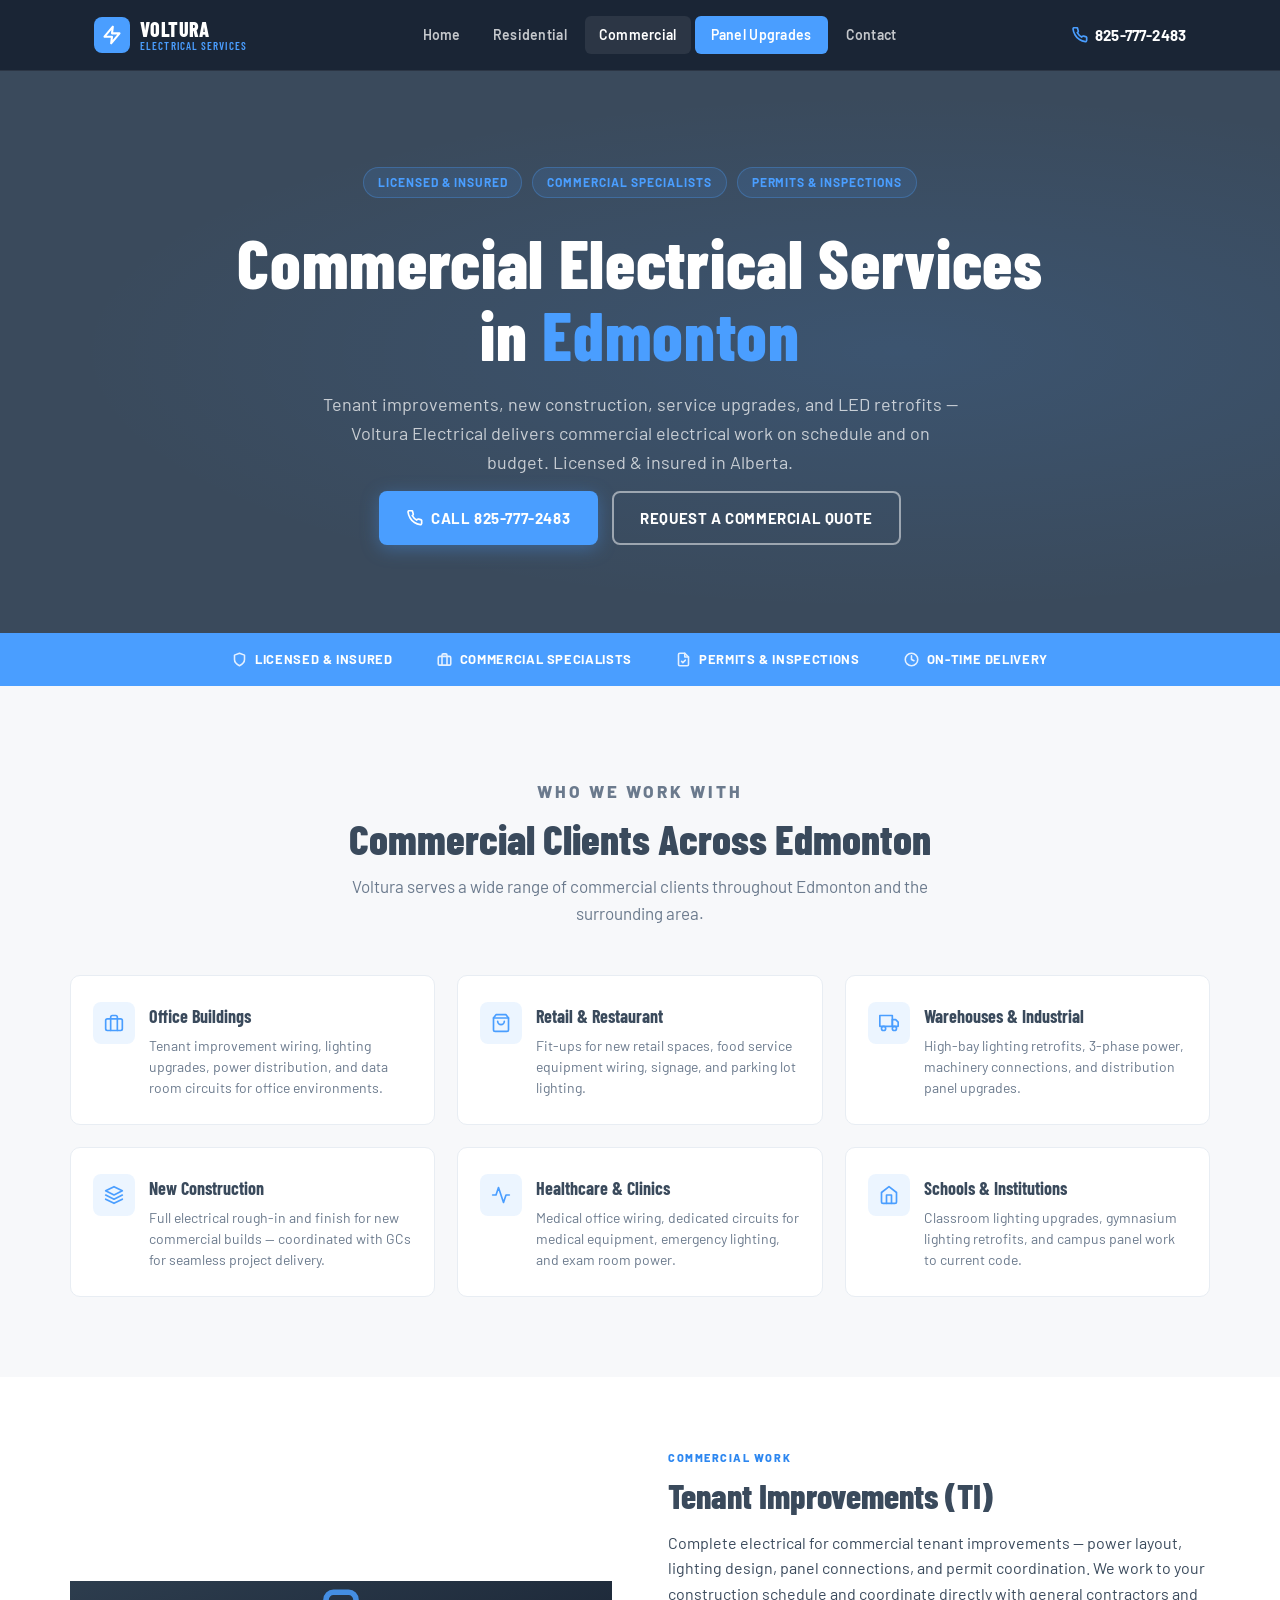
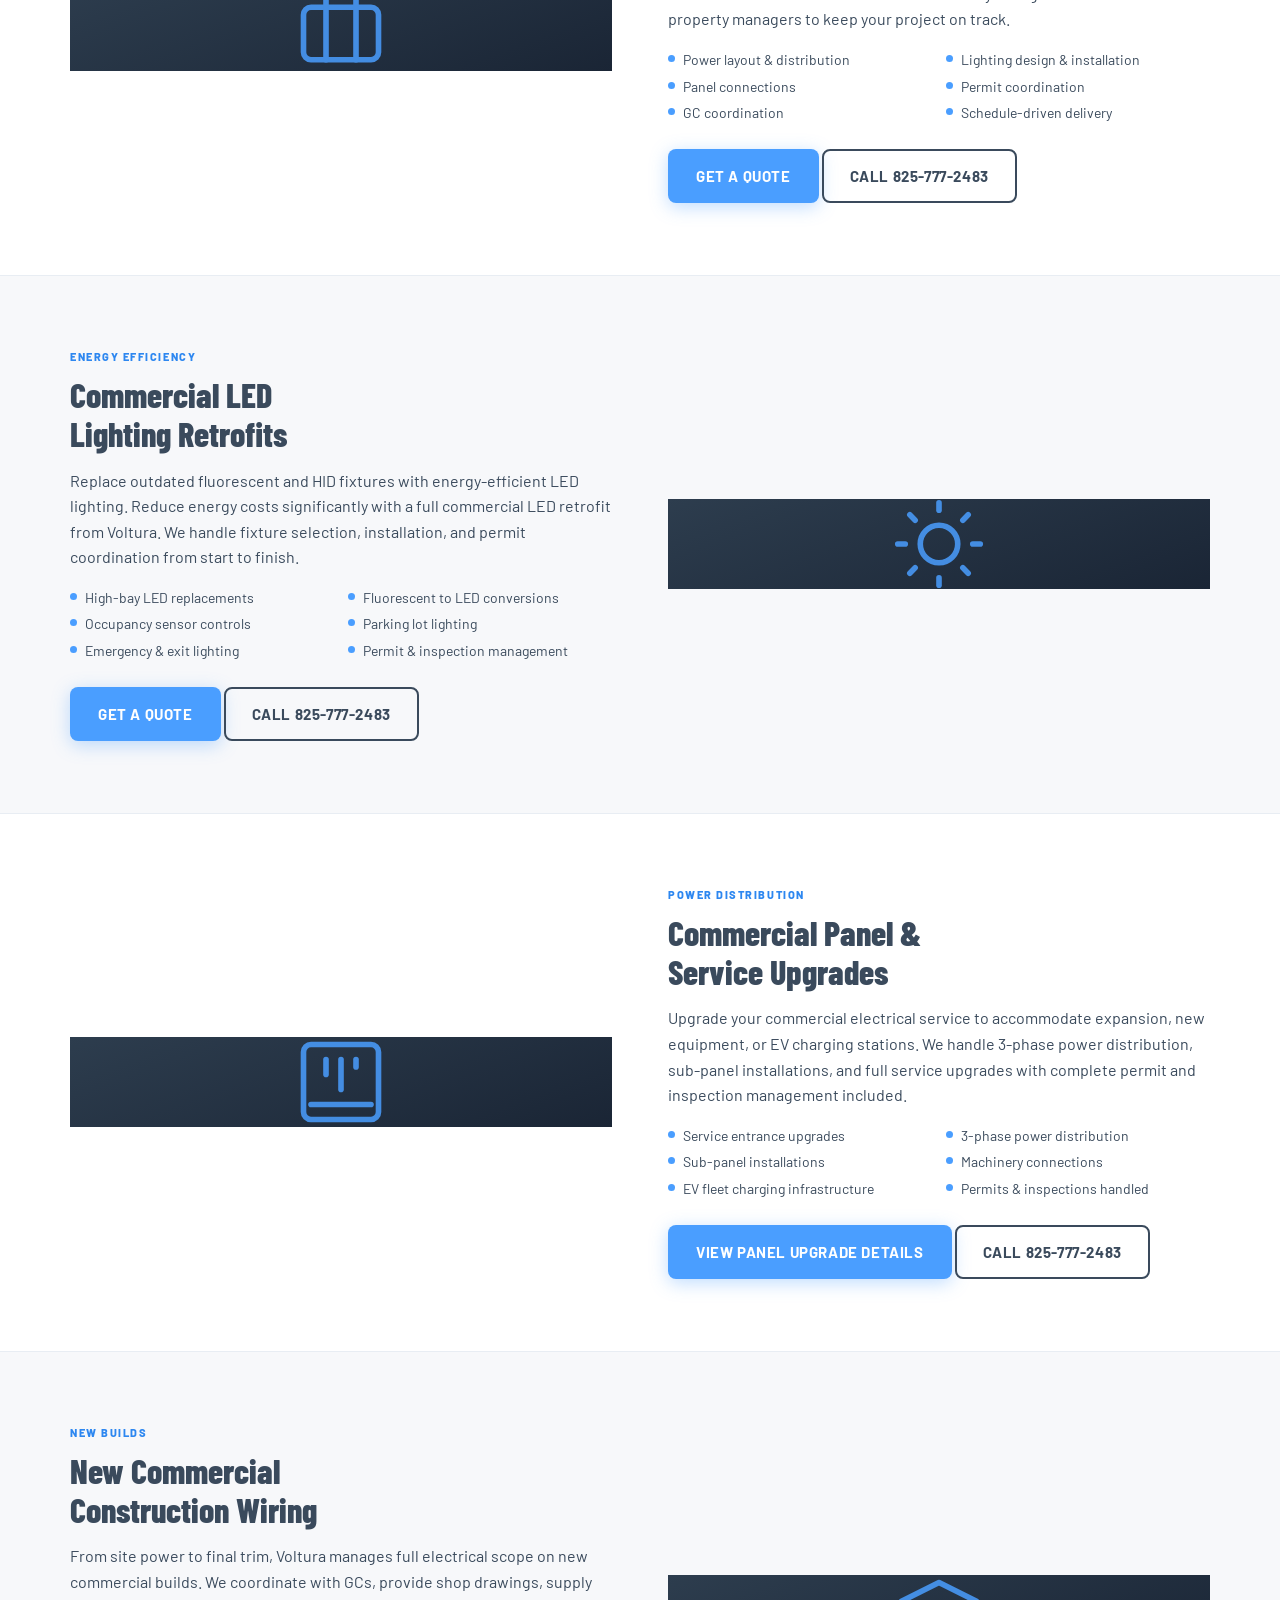
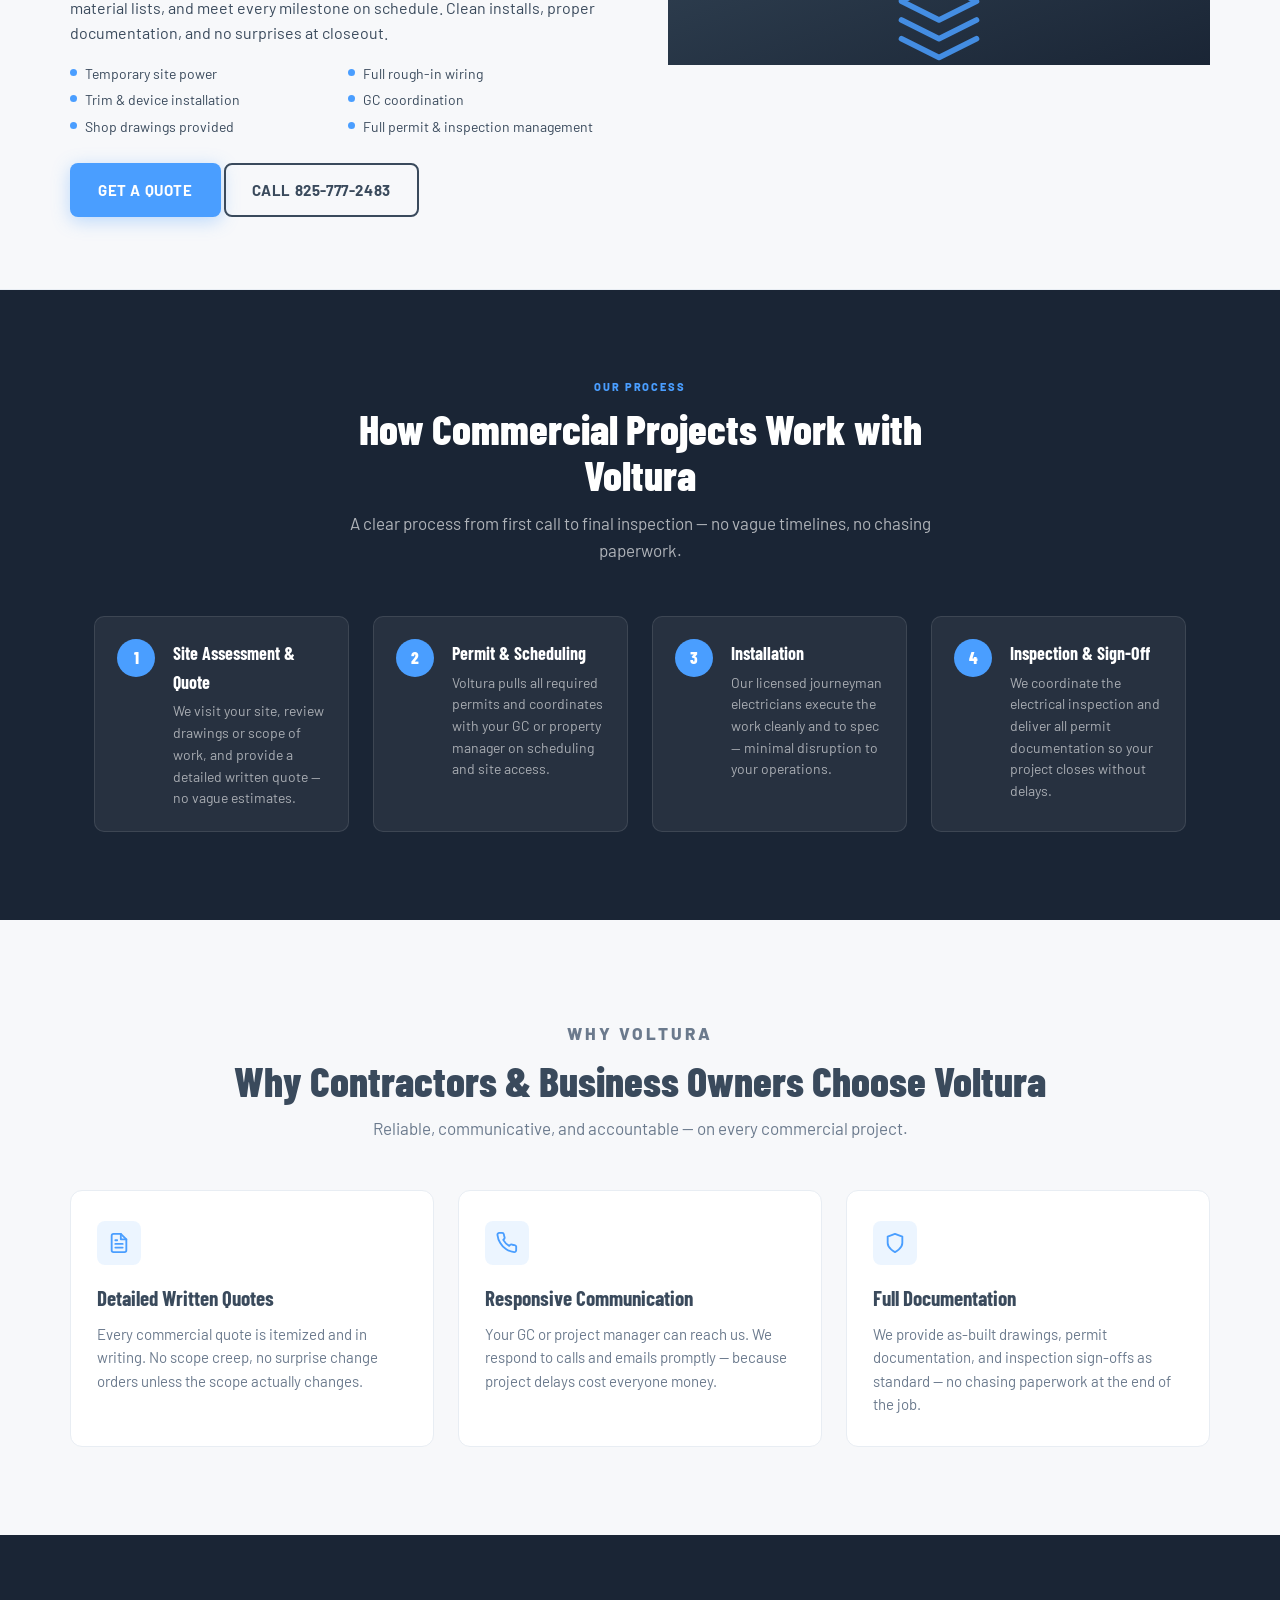
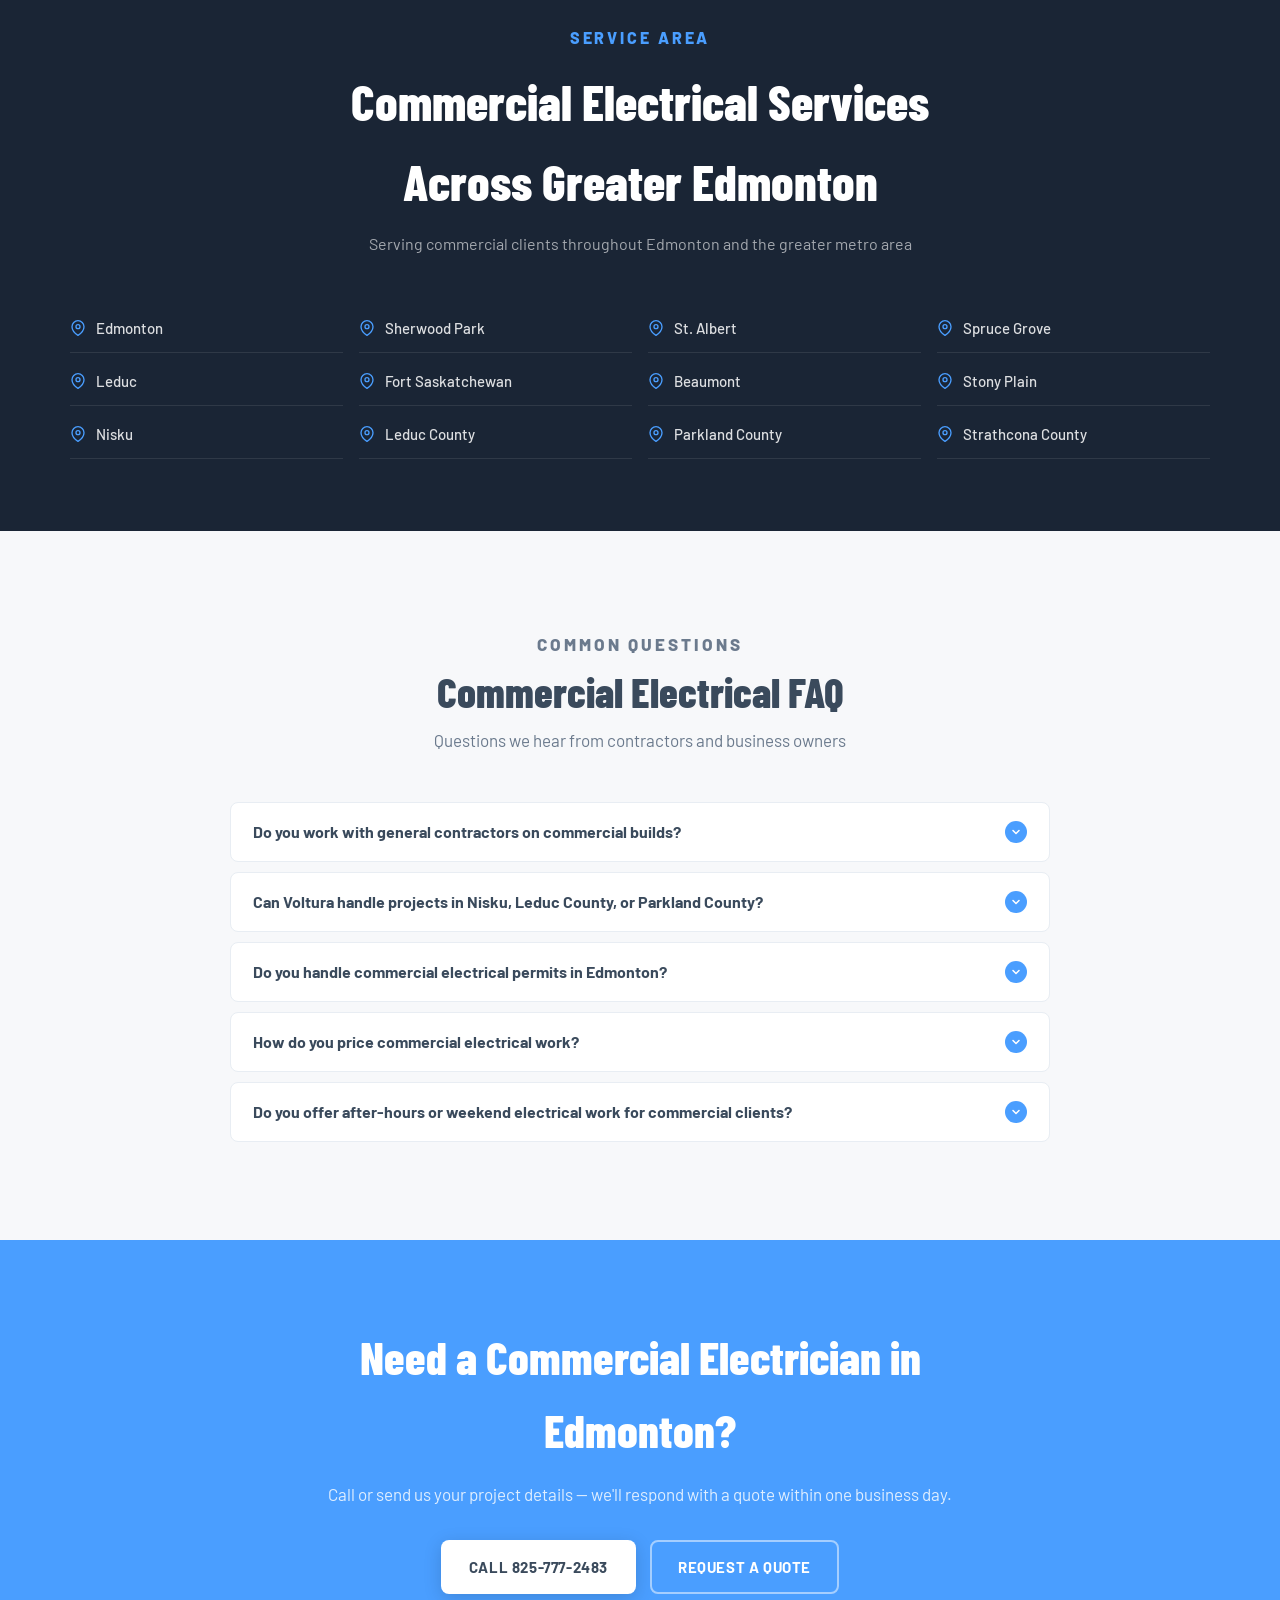
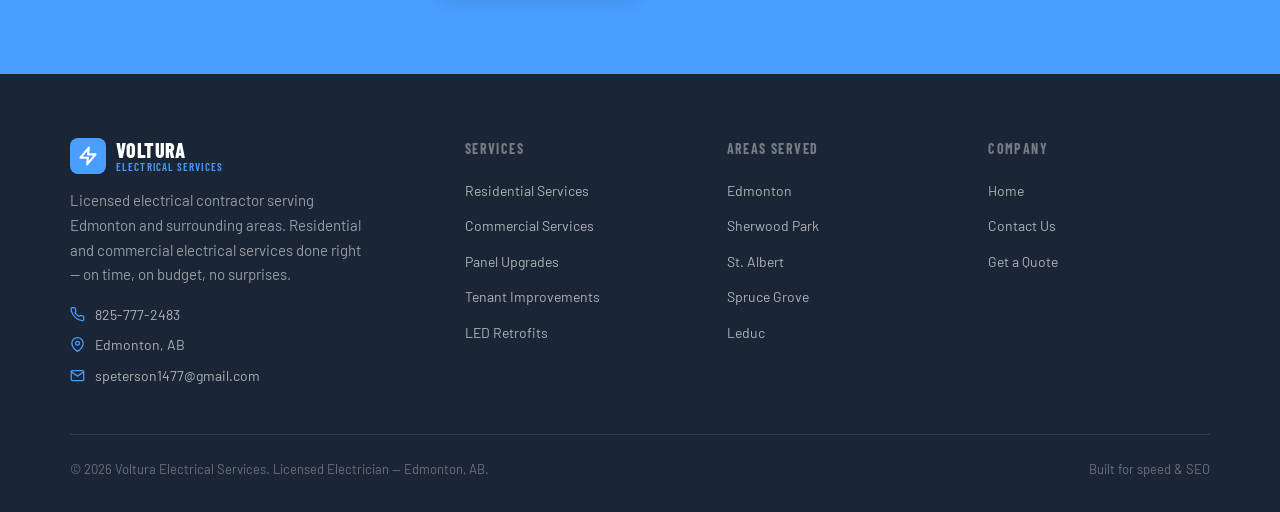
==== commercial-services/index.html @ 5d0c21ad "Rebuild residential/commercial pages, fix all emojis, replace Formspree on panel page - Residential:" ====
<!DOCTYPE html>
<html lang="en">
<head>
  <meta charset="UTF-8" />
  <meta name="viewport" content="width=device-width, initial-scale=1.0" />
  <title>Commercial Electrician Edmonton | Tenant Improvement &amp; New Construction | Voltura Electrical</title>
  <meta name="description" content="Voltura Electrical &mdash; Edmonton's commercial electrician for tenant improvements, new construction, service upgrades &amp; LED retrofits. Licensed, insured, on-time delivery." />
  <link rel="canonical" href="https://volturaelectricalservices.com/commercial-services/" />
  <meta property="og:title" content="Commercial Electrician Edmonton | Voltura Electrical Services" />
  <meta property="og:description" content="Edmonton's reliable commercial electrician. Tenant improvements, service upgrades, lighting retrofits &amp; new construction wiring. Licensed &amp; insured." />
  <meta property="og:url" content="https://volturaelectricalservices.com/commercial-services/" />
  <meta property="og:type" content="website" />
  <link rel="preconnect" href="https://fonts.googleapis.com" />
  <link rel="preconnect" href="https://fonts.gstatic.com" crossorigin />
  <link href="https://fonts.googleapis.com/css2?family=Barlow:wght@400;500;600;700&family=Barlow+Condensed:wght@600;700;800&display=swap" rel="stylesheet" />
  <link rel="stylesheet" href="/css/style.css" />
  <script type="application/ld+json">
  {
    "@context": "https://schema.org",
    "@type": "Service",
    "name": "Commercial Electrical Services Edmonton",
    "provider": {
      "@type": "Electrician",
      "name": "Voltura Electrical Services",
      "telephone": "+18257772483",
      "address": {"@type": "PostalAddress", "addressLocality": "Edmonton", "addressRegion": "AB", "addressCountry": "CA"},
      "url": "https://volturaelectricalservices.com"
    },
    "areaServed": ["Edmonton","St. Albert","Sherwood Park","Spruce Grove","Leduc","Fort Saskatchewan","Stony Plain","Beaumont"],
    "description": "Licensed commercial electrical services in Edmonton including tenant improvements, new construction wiring, service panel upgrades, LED lighting retrofits, and electrical maintenance."
  }
  </script>
</head>
<body>

<!-- HEADER -->
<header class="site-header">
  <div class="header__inner">
    <a href="/" class="header__logo">
      <div class="header__logo-mark">
        <svg viewBox="0 0 24 24" fill="none" stroke="white" stroke-width="2.5" stroke-linecap="round" stroke-linejoin="round"><polygon points="13 2 3 14 12 14 11 22 21 10 12 10 13 2"/></svg>
      </div>
      <div class="header__logo-text">VOLTURA<span>Electrical Services</span></div>
    </a>
    <nav class="header__nav">
      <a href="/">Home</a>
      <a href="/residential-services/">Residential</a>
      <a href="/commercial-services/" class="active">Commercial</a>
      <a href="/panel-upgrade-edmonton/" class="nav--highlight">Panel Upgrades</a>
      <a href="/contact/">Contact</a>
    </nav>
    <div class="header__cta">
      <a href="tel:+18257772483" class="header__phone">
        <svg width="16" height="16" viewBox="0 0 24 24" fill="none" stroke="currentColor" stroke-width="2.5" stroke-linecap="round" stroke-linejoin="round"><path d="M22 16.92v3a2 2 0 0 1-2.18 2 19.79 19.79 0 0 1-8.63-3.07A19.5 19.5 0 0 1 4.69 12 19.79 19.79 0 0 1 1.61 3.4 2 2 0 0 1 3.59 1h3a2 2 0 0 1 2 1.72c.127.96.361 1.903.7 2.81a2 2 0 0 1-.45 2.11L7.91 8.56a16 16 0 0 0 6.53 6.53l.97-.97a2 2 0 0 1 2.11-.45c.907.339 1.85.573 2.81.7A2 2 0 0 1 22 16.92z"/></svg>
        825-777-2483
      </a>
    </div>
    <button class="header__burger" id="burger" aria-label="Open menu">
      <svg width="24" height="24" viewBox="0 0 24 24" fill="none" stroke="currentColor" stroke-width="2.5" stroke-linecap="round"><line x1="3" y1="6" x2="21" y2="6"/><line x1="3" y1="12" x2="21" y2="12"/><line x1="3" y1="18" x2="21" y2="18"/></svg>
    </button>
  </div>
  <nav class="mobile-nav" id="mobile-nav">
    <a href="/">Home</a>
    <a href="/residential-services/">Residential Services</a>
    <a href="/commercial-services/">Commercial Services</a>
    <a href="/contact/">Contact</a>
    <a href="/panel-upgrade-edmonton/" class="nav--highlight">Panel Upgrades &mdash; Starting at $3,500</a>
  </nav>
</header>

<!-- HERO -->
<section class="hero">
  <div class="hero__inner wrap">
    <div class="hero__badges">
      <span class="hero__badge">Licensed &amp; Insured</span>
      <span class="hero__badge">Commercial Specialists</span>
      <span class="hero__badge">Permits &amp; Inspections</span>
    </div>
    <h1>Commercial Electrical Services<br>in <em>Edmonton</em></h1>
    <p class="hero__sub">Tenant improvements, new construction, service upgrades, and LED retrofits &mdash; Voltura Electrical delivers commercial electrical work on schedule and on budget. Licensed &amp; insured in Alberta.</p>
    <div class="hero__ctas">
      <a href="tel:+18257772483" class="btn btn--blue">
        <svg width="16" height="16" viewBox="0 0 24 24" fill="none" stroke="currentColor" stroke-width="2.5" stroke-linecap="round" stroke-linejoin="round"><path d="M22 16.92v3a2 2 0 0 1-2.18 2 19.79 19.79 0 0 1-8.63-3.07A19.5 19.5 0 0 1 4.69 12 19.79 19.79 0 0 1 1.61 3.4 2 2 0 0 1 3.59 1h3a2 2 0 0 1 2 1.72c.127.96.361 1.903.7 2.81a2 2 0 0 1-.45 2.11L7.91 8.56a16 16 0 0 0 6.53 6.53l.97-.97a2 2 0 0 1 2.11-.45c.907.339 1.85.573 2.81.7A2 2 0 0 1 22 16.92z"/></svg>
        Call 825-777-2483
      </a>
      <a href="/contact/" class="btn btn--outline">Request a Commercial Quote</a>
    </div>
  </div>
</section>

<!-- TRUST BAR -->
<div class="trust-bar">
  <div class="trust-bar__inner">
    <div class="trust-bar__item">
      <svg width="15" height="15" viewBox="0 0 24 24" fill="none" stroke="currentColor" stroke-width="2.5" stroke-linecap="round" stroke-linejoin="round"><path d="M12 22s8-4 8-10V5l-8-3-8 3v7c0 6 8 10 8 10z"/></svg>
      Licensed &amp; Insured
    </div>
    <div class="trust-bar__item">
      <svg width="15" height="15" viewBox="0 0 24 24" fill="none" stroke="currentColor" stroke-width="2.5" stroke-linecap="round" stroke-linejoin="round"><rect x="2" y="7" width="20" height="14" rx="2"/><path d="M16 21V5a2 2 0 0 0-2-2h-4a2 2 0 0 0-2 2v16"/></svg>
      Commercial Specialists
    </div>
    <div class="trust-bar__item">
      <svg width="15" height="15" viewBox="0 0 24 24" fill="none" stroke="currentColor" stroke-width="2.5" stroke-linecap="round" stroke-linejoin="round"><path d="M14 2H6a2 2 0 0 0-2 2v16a2 2 0 0 0 2 2h12a2 2 0 0 0 2-2V8z"/><polyline points="14 2 14 8 20 8"/><polyline points="9 15 11 17 15 13"/></svg>
      Permits &amp; Inspections
    </div>
    <div class="trust-bar__item">
      <svg width="15" height="15" viewBox="0 0 24 24" fill="none" stroke="currentColor" stroke-width="2.5" stroke-linecap="round" stroke-linejoin="round"><circle cx="12" cy="12" r="10"/><polyline points="12 6 12 12 16 14"/></svg>
      On-Time Delivery
    </div>
  </div>
</div>

<!-- WHO WE WORK WITH -->
<section class="who">
  <div class="who__inner">
    <div class="who__header">
      <p class="section-label">Who We Work With</p>
      <h2 class="section-title">Commercial Clients Across Edmonton</h2>
      <p>Voltura serves a wide range of commercial clients throughout Edmonton and the surrounding area.</p>
    </div>
    <div class="who__grid">
      <div class="who__card">
        <div class="who__card-icon">
          <svg viewBox="0 0 24 24" fill="none" stroke="currentColor" stroke-width="2" stroke-linecap="round" stroke-linejoin="round"><rect x="2" y="7" width="20" height="14" rx="2"/><path d="M16 21V5a2 2 0 0 0-2-2h-4a2 2 0 0 0-2 2v16"/></svg>
        </div>
        <div>
          <h3>Office Buildings</h3>
          <p>Tenant improvement wiring, lighting upgrades, power distribution, and data room circuits for office environments.</p>
        </div>
      </div>
      <div class="who__card">
        <div class="who__card-icon">
          <svg viewBox="0 0 24 24" fill="none" stroke="currentColor" stroke-width="2" stroke-linecap="round" stroke-linejoin="round"><path d="M6 2L3 6v14a2 2 0 0 0 2 2h14a2 2 0 0 0 2-2V6l-3-4z"/><line x1="3" y1="6" x2="21" y2="6"/><path d="M16 10a4 4 0 0 1-8 0"/></svg>
        </div>
        <div>
          <h3>Retail &amp; Restaurant</h3>
          <p>Fit-ups for new retail spaces, food service equipment wiring, signage, and parking lot lighting.</p>
        </div>
      </div>
      <div class="who__card">
        <div class="who__card-icon">
          <svg viewBox="0 0 24 24" fill="none" stroke="currentColor" stroke-width="2" stroke-linecap="round" stroke-linejoin="round"><rect x="1" y="3" width="15" height="13"/><polygon points="16 8 20 8 23 11 23 16 16 16 16 8"/><circle cx="5.5" cy="18.5" r="2.5"/><circle cx="18.5" cy="18.5" r="2.5"/></svg>
        </div>
        <div>
          <h3>Warehouses &amp; Industrial</h3>
          <p>High-bay lighting retrofits, 3-phase power, machinery connections, and distribution panel upgrades.</p>
        </div>
      </div>
      <div class="who__card">
        <div class="who__card-icon">
          <svg viewBox="0 0 24 24" fill="none" stroke="currentColor" stroke-width="2" stroke-linecap="round" stroke-linejoin="round"><polygon points="12 2 2 7 12 12 22 7 12 2"/><polyline points="2 17 12 22 22 17"/><polyline points="2 12 12 17 22 12"/></svg>
        </div>
        <div>
          <h3>New Construction</h3>
          <p>Full electrical rough-in and finish for new commercial builds &mdash; coordinated with GCs for seamless project delivery.</p>
        </div>
      </div>
      <div class="who__card">
        <div class="who__card-icon">
          <svg viewBox="0 0 24 24" fill="none" stroke="currentColor" stroke-width="2" stroke-linecap="round" stroke-linejoin="round"><path d="M22 12h-4l-3 9L9 3l-3 9H2"/></svg>
        </div>
        <div>
          <h3>Healthcare &amp; Clinics</h3>
          <p>Medical office wiring, dedicated circuits for medical equipment, emergency lighting, and exam room power.</p>
        </div>
      </div>
      <div class="who__card">
        <div class="who__card-icon">
          <svg viewBox="0 0 24 24" fill="none" stroke="currentColor" stroke-width="2" stroke-linecap="round" stroke-linejoin="round"><path d="M3 9l9-7 9 7v11a2 2 0 0 1-2 2H5a2 2 0 0 1-2-2z"/><polyline points="9 22 9 12 15 12 15 22"/></svg>
        </div>
        <div>
          <h3>Schools &amp; Institutions</h3>
          <p>Classroom lighting upgrades, gymnasium lighting retrofits, and campus panel work to current code.</p>
        </div>
      </div>
    </div>
  </div>
</section>

<!-- SERVICES — ALTERNATING BLOCKS -->
<div class="services">

  <!-- 1: Tenant Improvements -->
  <div class="service-block" id="tenant-improvement">
    <div class="service-block__inner">
      <div class="service-block__icon-col" style="background:linear-gradient(160deg,#2d3d4e 0%,#1a2535 100%);display:flex;align-items:center;justify-content:center;">
        <svg width="90" height="90" viewBox="0 0 24 24" fill="none" stroke="#4a9eff" stroke-width="1.5" stroke-linecap="round" stroke-linejoin="round" opacity="0.85"><rect x="2" y="7" width="20" height="14" rx="2"/><path d="M16 21V5a2 2 0 0 0-2-2h-4a2 2 0 0 0-2 2v16"/></svg>
      </div>
      <div class="service-block__content">
        <p class="service-block__eyebrow">Commercial Work</p>
        <h2 class="service-block__title">Tenant Improvements (TI)</h2>
        <p class="service-block__desc">Complete electrical for commercial tenant improvements &mdash; power layout, lighting design, panel connections, and permit coordination. We work to your construction schedule and coordinate directly with general contractors and property managers to keep your project on track.</p>
        <ul class="service-block__list">
          <li>Power layout &amp; distribution</li>
          <li>Lighting design &amp; installation</li>
          <li>Panel connections</li>
          <li>Permit coordination</li>
          <li>GC coordination</li>
          <li>Schedule-driven delivery</li>
        </ul>
        <div class="service-block__ctas">
          <a href="/contact/" class="btn btn--blue">Get a Quote</a>
          <a href="tel:+18257772483" class="btn btn--outline-navy">Call 825-777-2483</a>
        </div>
      </div>
    </div>
  </div>

  <!-- 2: LED Retrofits -->
  <div class="service-block" id="led-retrofit">
    <div class="service-block__inner">
      <div class="service-block__icon-col" style="background:linear-gradient(160deg,#2d3d4e 0%,#1a2535 100%);display:flex;align-items:center;justify-content:center;">
        <svg width="90" height="90" viewBox="0 0 24 24" fill="none" stroke="#4a9eff" stroke-width="1.5" stroke-linecap="round" stroke-linejoin="round" opacity="0.85"><circle cx="12" cy="12" r="5"/><line x1="12" y1="1" x2="12" y2="3"/><line x1="12" y1="21" x2="12" y2="23"/><line x1="4.22" y1="4.22" x2="5.64" y2="5.64"/><line x1="18.36" y1="18.36" x2="19.78" y2="19.78"/><line x1="1" y1="12" x2="3" y2="12"/><line x1="21" y1="12" x2="23" y2="12"/><line x1="4.22" y1="19.78" x2="5.64" y2="18.36"/><line x1="18.36" y1="5.64" x2="19.78" y2="4.22"/></svg>
      </div>
      <div class="service-block__content">
        <p class="service-block__eyebrow">Energy Efficiency</p>
        <h2 class="service-block__title">Commercial LED<br>Lighting Retrofits</h2>
        <p class="service-block__desc">Replace outdated fluorescent and HID fixtures with energy-efficient LED lighting. Reduce energy costs significantly with a full commercial LED retrofit from Voltura. We handle fixture selection, installation, and permit coordination from start to finish.</p>
        <ul class="service-block__list">
          <li>High-bay LED replacements</li>
          <li>Fluorescent to LED conversions</li>
          <li>Occupancy sensor controls</li>
          <li>Parking lot lighting</li>
          <li>Emergency &amp; exit lighting</li>
          <li>Permit &amp; inspection management</li>
        </ul>
        <div class="service-block__ctas">
          <a href="/contact/" class="btn btn--blue">Get a Quote</a>
          <a href="tel:+18257772483" class="btn btn--outline-navy">Call 825-777-2483</a>
        </div>
      </div>
    </div>
  </div>

  <!-- 3: Panel & Service Upgrades -->
  <div class="service-block" id="commercial-panel">
    <div class="service-block__inner">
      <div class="service-block__icon-col" style="background:linear-gradient(160deg,#2d3d4e 0%,#1a2535 100%);display:flex;align-items:center;justify-content:center;">
        <svg width="90" height="90" viewBox="0 0 24 24" fill="none" stroke="#4a9eff" stroke-width="1.5" stroke-linecap="round" stroke-linejoin="round" opacity="0.85"><rect x="2" y="2" width="20" height="20" rx="2"/><line x1="8" y1="6" x2="8" y2="10"/><line x1="12" y1="6" x2="12" y2="14"/><line x1="16" y1="6" x2="16" y2="8"/><line x1="4" y1="18" x2="20" y2="18"/></svg>
      </div>
      <div class="service-block__content">
        <p class="service-block__eyebrow">Power Distribution</p>
        <h2 class="service-block__title">Commercial Panel &amp;<br>Service Upgrades</h2>
        <p class="service-block__desc">Upgrade your commercial electrical service to accommodate expansion, new equipment, or EV charging stations. We handle 3-phase power distribution, sub-panel installations, and full service upgrades with complete permit and inspection management included.</p>
        <ul class="service-block__list">
          <li>Service entrance upgrades</li>
          <li>3-phase power distribution</li>
          <li>Sub-panel installations</li>
          <li>Machinery connections</li>
          <li>EV fleet charging infrastructure</li>
          <li>Permits &amp; inspections handled</li>
        </ul>
        <div class="service-block__ctas">
          <a href="/panel-upgrade-edmonton/" class="btn btn--blue">View Panel Upgrade Details</a>
          <a href="tel:+18257772483" class="btn btn--outline-navy">Call 825-777-2483</a>
        </div>
      </div>
    </div>
  </div>

  <!-- 4: New Construction -->
  <div class="service-block" id="new-construction">
    <div class="service-block__inner">
      <div class="service-block__icon-col" style="background:linear-gradient(160deg,#2d3d4e 0%,#1a2535 100%);display:flex;align-items:center;justify-content:center;">
        <svg width="90" height="90" viewBox="0 0 24 24" fill="none" stroke="#4a9eff" stroke-width="1.5" stroke-linecap="round" stroke-linejoin="round" opacity="0.85"><polygon points="12 2 2 7 12 12 22 7 12 2"/><polyline points="2 17 12 22 22 17"/><polyline points="2 12 12 17 22 12"/></svg>
      </div>
      <div class="service-block__content">
        <p class="service-block__eyebrow">New Builds</p>
        <h2 class="service-block__title">New Commercial<br>Construction Wiring</h2>
        <p class="service-block__desc">From site power to final trim, Voltura manages full electrical scope on new commercial builds. We coordinate with GCs, provide shop drawings, supply material lists, and meet every milestone on schedule. Clean installs, proper documentation, and no surprises at closeout.</p>
        <ul class="service-block__list">
          <li>Temporary site power</li>
          <li>Full rough-in wiring</li>
          <li>Trim &amp; device installation</li>
          <li>GC coordination</li>
          <li>Shop drawings provided</li>
          <li>Full permit &amp; inspection management</li>
        </ul>
        <div class="service-block__ctas">
          <a href="/contact/" class="btn btn--blue">Get a Quote</a>
          <a href="tel:+18257772483" class="btn btn--outline-navy">Call 825-777-2483</a>
        </div>
      </div>
    </div>
  </div>

</div><!-- /services -->

<!-- HOW IT WORKS -->
<section style="background:var(--navy3);color:var(--white);padding:88px 24px;">
  <div class="wrap" style="max-width:1140px;margin:0 auto;">
    <div style="text-align:center;max-width:660px;margin:0 auto 52px;">
      <p class="section-label">Our Process</p>
      <h2 class="section-title" style="color:var(--white);">How Commercial Projects Work with Voltura</h2>
      <p style="font-size:17px;color:rgba(255,255,255,.65);margin-top:12px;">A clear process from first call to final inspection &mdash; no vague timelines, no chasing paperwork.</p>
    </div>
    <div class="how__steps" style="display:grid;grid-template-columns:repeat(4,1fr);gap:24px;">
      <div class="how__step" style="background:rgba(255,255,255,.06);border-color:rgba(255,255,255,.1);">
        <div class="how__step-num">1</div>
        <div class="how__step-text">
          <h4 style="color:var(--white);">Site Assessment &amp; Quote</h4>
          <p style="color:rgba(255,255,255,.6);">We visit your site, review drawings or scope of work, and provide a detailed written quote &mdash; no vague estimates.</p>
        </div>
      </div>
      <div class="how__step" style="background:rgba(255,255,255,.06);border-color:rgba(255,255,255,.1);">
        <div class="how__step-num">2</div>
        <div class="how__step-text">
          <h4 style="color:var(--white);">Permit &amp; Scheduling</h4>
          <p style="color:rgba(255,255,255,.6);">Voltura pulls all required permits and coordinates with your GC or property manager on scheduling and site access.</p>
        </div>
      </div>
      <div class="how__step" style="background:rgba(255,255,255,.06);border-color:rgba(255,255,255,.1);">
        <div class="how__step-num">3</div>
        <div class="how__step-text">
          <h4 style="color:var(--white);">Installation</h4>
          <p style="color:rgba(255,255,255,.6);">Our licensed journeyman electricians execute the work cleanly and to spec &mdash; minimal disruption to your operations.</p>
        </div>
      </div>
      <div class="how__step" style="background:rgba(255,255,255,.06);border-color:rgba(255,255,255,.1);">
        <div class="how__step-num">4</div>
        <div class="how__step-text">
          <h4 style="color:var(--white);">Inspection &amp; Sign-Off</h4>
          <p style="color:rgba(255,255,255,.6);">We coordinate the electrical inspection and deliver all permit documentation so your project closes without delays.</p>
        </div>
      </div>
    </div>
  </div>
</section>

<!-- WHY VOLTURA -->
<section class="why">
  <div class="why__inner">
    <div class="why__header">
      <p class="section-label">Why Voltura</p>
      <h2 class="section-title">Why Contractors &amp; Business Owners Choose Voltura</h2>
      <p>Reliable, communicative, and accountable &mdash; on every commercial project.</p>
    </div>
    <div class="why__grid">
      <div class="why__card">
        <div class="why__card-icon">
          <svg viewBox="0 0 24 24" fill="none" stroke="currentColor" stroke-width="2" stroke-linecap="round" stroke-linejoin="round"><path d="M14 2H6a2 2 0 0 0-2 2v16a2 2 0 0 0 2 2h12a2 2 0 0 0 2-2V8z"/><polyline points="14 2 14 8 20 8"/><line x1="16" y1="13" x2="8" y2="13"/><line x1="16" y1="17" x2="8" y2="17"/><polyline points="10 9 9 9 8 9"/></svg>
        </div>
        <h3>Detailed Written Quotes</h3>
        <p>Every commercial quote is itemized and in writing. No scope creep, no surprise change orders unless the scope actually changes.</p>
      </div>
      <div class="why__card">
        <div class="why__card-icon">
          <svg viewBox="0 0 24 24" fill="none" stroke="currentColor" stroke-width="2" stroke-linecap="round" stroke-linejoin="round"><path d="M22 16.92v3a2 2 0 0 1-2.18 2 19.79 19.79 0 0 1-8.63-3.07A19.5 19.5 0 0 1 4.69 12 19.79 19.79 0 0 1 1.61 3.4 2 2 0 0 1 3.59 1h3a2 2 0 0 1 2 1.72c.127.96.361 1.903.7 2.81a2 2 0 0 1-.45 2.11L7.91 8.56a16 16 0 0 0 6.53 6.53l.97-.97a2 2 0 0 1 2.11-.45c.907.339 1.85.573 2.81.7A2 2 0 0 1 22 16.92z"/></svg>
        </div>
        <h3>Responsive Communication</h3>
        <p>Your GC or project manager can reach us. We respond to calls and emails promptly &mdash; because project delays cost everyone money.</p>
      </div>
      <div class="why__card">
        <div class="why__card-icon">
          <svg viewBox="0 0 24 24" fill="none" stroke="currentColor" stroke-width="2" stroke-linecap="round" stroke-linejoin="round"><path d="M12 22s8-4 8-10V5l-8-3-8 3v7c0 6 8 10 8 10z"/></svg>
        </div>
        <h3>Full Documentation</h3>
        <p>We provide as-built drawings, permit documentation, and inspection sign-offs as standard &mdash; no chasing paperwork at the end of the job.</p>
      </div>
    </div>
  </div>
</section>

<!-- SERVICE AREAS -->
<section class="areas">
  <div class="areas__inner">
    <div class="areas__header">
      <p class="section-label">Service Area</p>
      <h2>Commercial Electrical Services<br>Across Greater Edmonton</h2>
      <p>Serving commercial clients throughout Edmonton and the greater metro area</p>
    </div>
    <div class="areas__grid">
      <div class="areas__item"><svg viewBox="0 0 24 24" fill="none" stroke="currentColor" stroke-width="2" stroke-linecap="round" stroke-linejoin="round"><path d="M21 10c0 7-9 13-9 13s-9-6-9-13a9 9 0 0 1 18 0z"/><circle cx="12" cy="10" r="3"/></svg>Edmonton</div>
      <div class="areas__item"><svg viewBox="0 0 24 24" fill="none" stroke="currentColor" stroke-width="2" stroke-linecap="round" stroke-linejoin="round"><path d="M21 10c0 7-9 13-9 13s-9-6-9-13a9 9 0 0 1 18 0z"/><circle cx="12" cy="10" r="3"/></svg>Sherwood Park</div>
      <div class="areas__item"><svg viewBox="0 0 24 24" fill="none" stroke="currentColor" stroke-width="2" stroke-linecap="round" stroke-linejoin="round"><path d="M21 10c0 7-9 13-9 13s-9-6-9-13a9 9 0 0 1 18 0z"/><circle cx="12" cy="10" r="3"/></svg>St. Albert</div>
      <div class="areas__item"><svg viewBox="0 0 24 24" fill="none" stroke="currentColor" stroke-width="2" stroke-linecap="round" stroke-linejoin="round"><path d="M21 10c0 7-9 13-9 13s-9-6-9-13a9 9 0 0 1 18 0z"/><circle cx="12" cy="10" r="3"/></svg>Spruce Grove</div>
      <div class="areas__item"><svg viewBox="0 0 24 24" fill="none" stroke="currentColor" stroke-width="2" stroke-linecap="round" stroke-linejoin="round"><path d="M21 10c0 7-9 13-9 13s-9-6-9-13a9 9 0 0 1 18 0z"/><circle cx="12" cy="10" r="3"/></svg>Leduc</div>
      <div class="areas__item"><svg viewBox="0 0 24 24" fill="none" stroke="currentColor" stroke-width="2" stroke-linecap="round" stroke-linejoin="round"><path d="M21 10c0 7-9 13-9 13s-9-6-9-13a9 9 0 0 1 18 0z"/><circle cx="12" cy="10" r="3"/></svg>Fort Saskatchewan</div>
      <div class="areas__item"><svg viewBox="0 0 24 24" fill="none" stroke="currentColor" stroke-width="2" stroke-linecap="round" stroke-linejoin="round"><path d="M21 10c0 7-9 13-9 13s-9-6-9-13a9 9 0 0 1 18 0z"/><circle cx="12" cy="10" r="3"/></svg>Beaumont</div>
      <div class="areas__item"><svg viewBox="0 0 24 24" fill="none" stroke="currentColor" stroke-width="2" stroke-linecap="round" stroke-linejoin="round"><path d="M21 10c0 7-9 13-9 13s-9-6-9-13a9 9 0 0 1 18 0z"/><circle cx="12" cy="10" r="3"/></svg>Stony Plain</div>
      <div class="areas__item"><svg viewBox="0 0 24 24" fill="none" stroke="currentColor" stroke-width="2" stroke-linecap="round" stroke-linejoin="round"><path d="M21 10c0 7-9 13-9 13s-9-6-9-13a9 9 0 0 1 18 0z"/><circle cx="12" cy="10" r="3"/></svg>Nisku</div>
      <div class="areas__item"><svg viewBox="0 0 24 24" fill="none" stroke="currentColor" stroke-width="2" stroke-linecap="round" stroke-linejoin="round"><path d="M21 10c0 7-9 13-9 13s-9-6-9-13a9 9 0 0 1 18 0z"/><circle cx="12" cy="10" r="3"/></svg>Leduc County</div>
      <div class="areas__item"><svg viewBox="0 0 24 24" fill="none" stroke="currentColor" stroke-width="2" stroke-linecap="round" stroke-linejoin="round"><path d="M21 10c0 7-9 13-9 13s-9-6-9-13a9 9 0 0 1 18 0z"/><circle cx="12" cy="10" r="3"/></svg>Parkland County</div>
      <div class="areas__item"><svg viewBox="0 0 24 24" fill="none" stroke="currentColor" stroke-width="2" stroke-linecap="round" stroke-linejoin="round"><path d="M21 10c0 7-9 13-9 13s-9-6-9-13a9 9 0 0 1 18 0z"/><circle cx="12" cy="10" r="3"/></svg>Strathcona County</div>
    </div>
  </div>
</section>

<!-- FAQ -->
<section class="faq">
  <div class="faq__inner">
    <div class="faq__header">
      <p class="section-label">Common Questions</p>
      <h2 class="section-title">Commercial Electrical FAQ</h2>
      <p>Questions we hear from contractors and business owners</p>
    </div>

    <div class="faq__item">
      <button class="faq__question" onclick="toggleFaq(this)">Do you work with general contractors on commercial builds?<span class="faq__icon"><svg width="12" height="12" viewBox="0 0 24 24" fill="none" stroke="white" stroke-width="3" stroke-linecap="round" stroke-linejoin="round"><polyline points="6 9 12 15 18 9"/></svg></span></button>
      <div class="faq__answer">Yes &mdash; we regularly sub-contract on commercial projects and work directly with general contractors. We provide certificates of insurance, coordinate on schedules and site access, pull our own permits, and deliver all required documentation at project close. Give us a call at 825-777-2483 to discuss your project.</div>
    </div>

    <div class="faq__item">
      <button class="faq__question" onclick="toggleFaq(this)">Can Voltura handle projects in Nisku, Leduc County, or Parkland County?<span class="faq__icon"><svg width="12" height="12" viewBox="0 0 24 24" fill="none" stroke="white" stroke-width="3" stroke-linecap="round" stroke-linejoin="round"><polyline points="6 9 12 15 18 9"/></svg></span></button>
      <div class="faq__answer">Yes. Voltura Electrical Services operates throughout Edmonton and the surrounding region, including industrial areas in Nisku, Leduc, Leduc County, Parkland County, and Strathcona County. We're familiar with the permitting and inspection requirements in these jurisdictions.</div>
    </div>

    <div class="faq__item">
      <button class="faq__question" onclick="toggleFaq(this)">Do you handle commercial electrical permits in Edmonton?<span class="faq__icon"><svg width="12" height="12" viewBox="0 0 24 24" fill="none" stroke="white" stroke-width="3" stroke-linecap="round" stroke-linejoin="round"><polyline points="6 9 12 15 18 9"/></svg></span></button>
      <div class="faq__answer">Absolutely. Voltura handles all permit applications with the City of Edmonton or the appropriate authority having jurisdiction. We manage the full inspection process and provide you with all permit documentation upon project completion &mdash; this is standard on every commercial job we take on.</div>
    </div>

    <div class="faq__item">
      <button class="faq__question" onclick="toggleFaq(this)">How do you price commercial electrical work?<span class="faq__icon"><svg width="12" height="12" viewBox="0 0 24 24" fill="none" stroke="white" stroke-width="3" stroke-linecap="round" stroke-linejoin="round"><polyline points="6 9 12 15 18 9"/></svg></span></button>
      <div class="faq__answer">Commercial projects are priced based on scope &mdash; material quantities, labour hours, permit fees, and any equipment rental required. After a site visit, we provide a detailed written quote. For smaller commercial jobs, we can also work on a time-and-material basis if preferred. We're transparent about pricing from day one.</div>
    </div>

    <div class="faq__item">
      <button class="faq__question" onclick="toggleFaq(this)">Do you offer after-hours or weekend electrical work for commercial clients?<span class="faq__icon"><svg width="12" height="12" viewBox="0 0 24 24" fill="none" stroke="white" stroke-width="3" stroke-linecap="round" stroke-linejoin="round"><polyline points="6 9 12 15 18 9"/></svg></span></button>
      <div class="faq__answer">Yes &mdash; for commercial clients who require work completed outside business hours to avoid disrupting operations, we can schedule evening or weekend work. Please mention this requirement when requesting your quote so we can factor it into the schedule and pricing accordingly.</div>
    </div>

  </div>
</section>

<!-- CTA BAND -->
<section class="cta-band">
  <div class="cta-band__inner">
    <h2>Need a Commercial Electrician in Edmonton?</h2>
    <p>Call or send us your project details &mdash; we'll respond with a quote within one business day.</p>
    <div class="cta-band__btns">
      <a href="tel:+18257772483" class="btn btn--white">Call 825-777-2483</a>
      <a href="/contact/" class="btn btn--outline">Request a Quote</a>
    </div>
  </div>
</section>

<!-- FOOTER -->
<footer class="site-footer">
  <div class="footer__inner">
    <div class="footer__grid">
      <div class="footer__brand">
        <a href="/" class="header__logo" style="margin-bottom:0">
          <div class="header__logo-mark"><svg viewBox="0 0 24 24" fill="none" stroke="white" stroke-width="2.5" stroke-linecap="round" stroke-linejoin="round"><polygon points="13 2 3 14 12 14 11 22 21 10 12 10 13 2"/></svg></div>
          <div class="header__logo-text">VOLTURA<span>Electrical Services</span></div>
        </a>
        <p>Licensed electrical contractor serving Edmonton and surrounding areas. Residential and commercial electrical services done right &mdash; on time, on budget, no surprises.</p>
        <div class="footer__nap">
          <div class="footer__nap-item">
            <svg width="15" height="15" viewBox="0 0 24 24" fill="none" stroke="currentColor" stroke-width="2" stroke-linecap="round" stroke-linejoin="round"><path d="M22 16.92v3a2 2 0 0 1-2.18 2 19.79 19.79 0 0 1-8.63-3.07A19.5 19.5 0 0 1 4.69 12 19.79 19.79 0 0 1 1.61 3.4 2 2 0 0 1 3.59 1h3a2 2 0 0 1 2 1.72c.127.96.361 1.903.7 2.81a2 2 0 0 1-.45 2.11L7.91 8.56a16 16 0 0 0 6.53 6.53l.97-.97a2 2 0 0 1 2.11-.45c.907.339 1.85.573 2.81.7A2 2 0 0 1 22 16.92z"/></svg>
            <a href="tel:+18257772483">825-777-2483</a>
          </div>
          <div class="footer__nap-item">
            <svg width="15" height="15" viewBox="0 0 24 24" fill="none" stroke="currentColor" stroke-width="2" stroke-linecap="round" stroke-linejoin="round"><path d="M21 10c0 7-9 13-9 13s-9-6-9-13a9 9 0 0 1 18 0z"/><circle cx="12" cy="10" r="3"/></svg>
            Edmonton, AB
          </div>
          <div class="footer__nap-item">
            <svg width="15" height="15" viewBox="0 0 24 24" fill="none" stroke="currentColor" stroke-width="2" stroke-linecap="round" stroke-linejoin="round"><path d="M4 4h16c1.1 0 2 .9 2 2v12c0 1.1-.9 2-2 2H4c-1.1 0-2-.9-2-2V6c0-1.1.9-2 2-2z"/><polyline points="22,6 12,13 2,6"/></svg>
            <a href="mailto:speterson1477@gmail.com">speterson1477@gmail.com</a>
          </div>
        </div>
      </div>
      <div class="footer__col">
        <h4>Services</h4>
        <ul>
          <li><a href="/residential-services/">Residential Services</a></li>
          <li><a href="/commercial-services/">Commercial Services</a></li>
          <li><a href="/panel-upgrade-edmonton/">Panel Upgrades</a></li>
          <li><a href="/commercial-services/#tenant-improvement">Tenant Improvements</a></li>
          <li><a href="/commercial-services/#led-retrofit">LED Retrofits</a></li>
        </ul>
      </div>
      <div class="footer__col">
        <h4>Areas Served</h4>
        <ul>
          <li><a href="/panel-upgrade-edmonton/">Edmonton</a></li>
          <li><a href="/panel-upgrade-edmonton/">Sherwood Park</a></li>
          <li><a href="/panel-upgrade-edmonton/">St. Albert</a></li>
          <li><a href="/panel-upgrade-edmonton/">Spruce Grove</a></li>
          <li><a href="/panel-upgrade-edmonton/">Leduc</a></li>
        </ul>
      </div>
      <div class="footer__col">
        <h4>Company</h4>
        <ul>
          <li><a href="/">Home</a></li>
          <li><a href="/contact/">Contact Us</a></li>
          <li><a href="/panel-upgrade-edmonton/">Get a Quote</a></li>
        </ul>
      </div>
    </div>
    <div class="footer__bottom">
      <p>&copy; 2026 Voltura Electrical Services. Licensed Electrician &mdash; Edmonton, AB.</p>
      <p>Built for speed &amp; SEO</p>
    </div>
  </div>
</footer>

<script>
function toggleFaq(btn){const a=btn.nextElementSibling;const o=a.classList.contains('open');document.querySelectorAll('.faq__answer').forEach(x=>x.classList.remove('open'));document.querySelectorAll('.faq__question').forEach(x=>x.classList.remove('open'));if(!o){a.classList.add('open');btn.classList.add('open');}}
</script>
<script src="/js/nav.js"></script>
</body>
</html>
---- css/style.css ----
/* ============================================================
   VOLTURA ELECTRICAL SERVICES â Global Stylesheet
   Colors: navy #3a4a5c  |  blue #4a9eff  |  white #ffffff
   Fonts:  Barlow, Barlow Condensed (Google Fonts)
   ============================================================ */

:root {
  --navy:     #3a4a5c;
  --navy2:    #2d3d4e;
  --navy3:    #1a2535;
  --blue:     #4a9eff;
  --blue2:    #2d87f0;
  --blue3:    #1a6fd4;
  --white:    #ffffff;
  --offwhite: #f7f8fa;
  --gray:     #6b7a8d;
  --light:    #e8edf3;
  --radius:   8px;
  --max:      1140px;
  --font:     'Barlow', sans-serif;
  --condensed:'Barlow Condensed', sans-serif;
  --shadow:   0 4px 24px rgba(58,74,92,.12);
  --shadow-lg:0 12px 48px rgba(58,74,92,.18);
}

*, *::before, *::after { box-sizing: border-box; margin: 0; padding: 0; }

html { scroll-behavior: smooth; }

body {
  font-family: var(--font);
  color: var(--navy);
  background: var(--white);
  line-height: 1.6;
  -webkit-font-smoothing: antialiased;
}

a { color: inherit; text-decoration: none; }
img { max-width: 100%; display: block; }

/* ââ UTILITY ââ */
.wrap { max-width: var(--max); margin: 0 auto; padding: 0 24px; }
.section-label {
  font-size: 11px; font-weight: 800; letter-spacing: .18em;
  text-transform: uppercase; color: var(--blue); margin-bottom: 10px;
}
.section-title {
  font-family: var(--condensed);
  font-size: clamp(28px, 4vw, 42px);
  font-weight: 800; line-height: 1.1;
}
.text-blue { color: var(--blue); }
.text-white { color: var(--white); }

/* ââ BUTTONS ââ */
.btn {
  display: inline-flex; align-items: center; gap: 8px;
  font-family: var(--font); font-size: 15px; font-weight: 700;
  letter-spacing: .04em; text-transform: uppercase;
  padding: 13px 26px; border-radius: var(--radius); cursor: pointer;
  transition: transform .15s, box-shadow .15s, background .15s, border-color .15s;
  white-space: nowrap; border: 2px solid transparent;
}
.btn:hover { transform: translateY(-2px); }
.btn--blue {
  background: var(--blue); color: var(--white);
  box-shadow: 0 4px 18px rgba(74,158,255,.35);
}
.btn--blue:hover {
  background: var(--blue2);
  box-shadow: 0 6px 24px rgba(74,158,255,.5);
}
.btn--outline {
  background: transparent; color: var(--white);
  border-color: rgba(255,255,255,.5);
}
.btn--outline:hover { border-color: var(--blue); color: var(--blue); }
.btn--outline-navy {
  background: transparent; color: var(--navy);
  border-color: var(--navy);
}
.btn--outline-navy:hover { background: var(--navy); color: var(--white); }
.btn--white {
  background: var(--white); color: var(--navy);
  box-shadow: 0 4px 18px rgba(0,0,0,.15);
}
.btn--white:hover { background: var(--offwhite); }

/* ââ HEADER ââ */
.site-header {
  position: sticky; top: 0; z-index: 100;
  background: var(--navy3);
  border-bottom: 1px solid rgba(255,255,255,.08);
}
.header__inner {
  max-width: var(--max); margin: 0 auto;
  padding: 0 24px;
  display: flex; align-items: center;
  justify-content: space-between; gap: 24px;
  height: 70px;
}
.header__logo {
  display: flex; align-items: center; gap: 10px;
  flex-shrink: 0;
}
.header__logo-mark {
  width: 36px; height: 36px;
  background: var(--blue);
  border-radius: 8px;
  display: flex; align-items: center; justify-content: center;
}
.header__logo-mark svg { width: 20px; height: 20px; }
.header__logo-text {
  font-family: var(--condensed);
  font-size: 20px; font-weight: 800;
  color: var(--white); line-height: 1.1; letter-spacing: .02em;
}
.header__logo-text span { color: var(--blue); display: block; font-size: 11px; font-weight: 600; letter-spacing: .1em; text-transform: uppercase; }

.header__nav { display: flex; align-items: center; gap: 4px; }
.header__nav a {
  font-size: 14px; font-weight: 600; color: rgba(255,255,255,.75);
  padding: 8px 14px; border-radius: 6px;
  transition: color .15s, background .15s;
  letter-spacing: .02em;
}
.header__nav a:hover,
.header__nav a.active { color: var(--white); background: rgba(255,255,255,.08); }
.header__nav a.nav--highlight {
  background: var(--blue); color: var(--white);
  padding: 8px 16px;
}
.header__nav a.nav--highlight:hover { background: var(--blue2); }

.header__cta {
  display: flex; align-items: center; gap: 12px; flex-shrink: 0;
}
.header__phone {
  font-size: 15px; font-weight: 700; color: var(--white);
  display: flex; align-items: center; gap: 7px;
  letter-spacing: .01em;
}
.header__phone svg { color: var(--blue); }

.header__burger { display: none; background: none; border: none; cursor: pointer; padding: 4px; }
.header__burger svg { color: var(--white); }

/* ââ HERO ââ */
.hero {
  background: var(--navy);
  color: var(--white);
  padding: 96px 24px 88px;
  text-align: center;
  position: relative;
  overflow: hidden;
}
.hero::before {
  content: '';
  position: absolute; inset: 0;
  background: radial-gradient(ellipse at 70% 50%, rgba(74,158,255,.12) 0%, transparent 65%);
  pointer-events: none;
}
.hero__inner { position: relative; z-index: 1; }
.hero__badges {
  display: flex; justify-content: center; flex-wrap: wrap;
  gap: 10px; margin-bottom: 28px;
}
.hero__badge {
  background: rgba(74,158,255,.12); border: 1px solid rgba(74,158,255,.3);
  color: var(--blue); font-size: 12px; font-weight: 700;
  letter-spacing: .08em; text-transform: uppercase;
  padding: 5px 14px; border-radius: 40px;
}
.hero h1 {
  font-family: var(--condensed);
  font-size: clamp(38px, 6.5vw, 68px);
  font-weight: 800; line-height: 1.06;
  letter-spacing: .01em; margin-bottom: 20px;
}
.hero h1 em { color: var(--blue); font-style: normal; }
.hero__sub {
  font-size: 18px; color: rgba(255,255,255,.72);
  max-width: 640px; margin: 0 auto 14px;
}
.hero__tagline {
  font-size: 12px; font-weight: 700; letter-spacing: .12em;
  text-transform: uppercase; color: rgba(255,255,255,.4);
  margin-bottom: 40px;
}
.hero__ctas { display: flex; justify-content: center; flex-wrap: wrap; gap: 14px; }

/* Panel Upgrade feature strip in hero */
.hero__panel-strip {
  margin-top: 56px;
  background: rgba(74,158,255,.1);
  border: 1px solid rgba(74,158,255,.25);
  border-radius: 10px;
  padding: 20px 28px;
  display: flex; align-items: center; justify-content: space-between;
  gap: 20px; flex-wrap: wrap;
  max-width: 740px; margin-left: auto; margin-right: auto;
  margin-top: 48px;
}
.hero__panel-strip-text { text-align: left; }
.hero__panel-strip-text strong {
  display: block; font-family: var(--condensed);
  font-size: 20px; font-weight: 800; color: var(--white); margin-bottom: 3px;
}
.hero__panel-strip-text span { font-size: 14px; color: rgba(255,255,255,.65); }
.hero__panel-price {
  font-family: var(--condensed); font-size: 28px; font-weight: 800;
  color: var(--blue); white-space: nowrap;
}

/* ââ TRUST BAR ââ */
.trust-bar { background: var(--blue); padding: 16px 24px; }
.trust-bar__inner {
  max-width: var(--max); margin: 0 auto;
  display: flex; justify-content: center; flex-wrap: wrap; gap: 16px 44px;
}
.trust-bar__item {
  display: flex; align-items: center; gap: 8px;
  font-size: 13px; font-weight: 700; color: var(--white);
  letter-spacing: .05em; text-transform: uppercase;
}
.trust-bar__item svg { flex-shrink: 0; opacity: .85; }

/* ââ SERVICES OVERVIEW ââ */
.services-overview { padding: 88px 24px; }
.services-overview__intro { text-align: center; max-width: 680px; margin: 0 auto 56px; }
.services-overview__intro p { font-size: 17px; color: var(--gray); margin-top: 14px; line-height: 1.65; }
.services-grid { display: grid; grid-template-columns: 1fr 1fr; gap: 28px; max-width: var(--max); margin: 0 auto; }

.service-card {
  border: 1px solid var(--light); border-radius: 12px;
  overflow: hidden;
  transition: box-shadow .2s, transform .2s;
}
.service-card:hover {
  box-shadow: var(--shadow-lg); transform: translateY(-4px);
}
.service-card__header {
  background: var(--navy); padding: 32px 32px 26px;
  display: flex; align-items: flex-start; gap: 18px;
}
.service-card__icon {
  width: 46px; height: 46px; min-width: 46px;
  background: rgba(74,158,255,.15); border-radius: 10px;
  display: flex; align-items: center; justify-content: center;
}
.service-card__icon svg { width: 22px; height: 22px; color: var(--blue); }
.service-card__eyebrow {
  font-size: 11px; font-weight: 800; letter-spacing: .12em;
  text-transform: uppercase; color: var(--blue); margin-bottom: 5px;
}
.service-card__title {
  font-family: var(--condensed); font-size: 26px;
  font-weight: 800; color: var(--white); line-height: 1.15;
}
.service-card__body { padding: 26px 32px 30px; background: var(--white); }
.service-card__desc { font-size: 15px; color: var(--gray); margin-bottom: 18px; line-height: 1.6; }
.service-card__list {
  list-style: none; margin-bottom: 26px;
  display: grid; grid-template-columns: 1fr 1fr; gap: 7px 14px;
}
.service-card__list li {
  font-size: 14px; color: var(--navy);
  display: flex; align-items: flex-start; gap: 8px; line-height: 1.4;
}
.service-card__list li::before {
  content: ''; display: block;
  width: 7px; height: 7px; min-width: 7px;
  border-radius: 50%; background: var(--blue); margin-top: 5px;
}

/* ââ PANEL UPGRADE FEATURE ââ */
.panel-feature {
  background: var(--navy3);
  padding: 88px 24px;
  color: var(--white);
}
.panel-feature__inner {
  max-width: var(--max); margin: 0 auto;
  display: grid; grid-template-columns: 1fr 1fr;
  gap: 64px; align-items: center;
}
.panel-feature__content .section-label { color: var(--blue); }
.panel-feature__title {
  font-family: var(--condensed);
  font-size: clamp(30px, 4.5vw, 48px);
  font-weight: 800; line-height: 1.08;
  margin-bottom: 16px;
}
.panel-feature__title em { color: var(--blue); font-style: normal; }
.panel-feature__price {
  font-family: var(--condensed); font-size: 36px;
  font-weight: 800; color: var(--blue); margin-bottom: 16px;
}
.panel-feature__price span { font-size: 18px; color: rgba(255,255,255,.55); font-weight: 500; }
.panel-feature__desc {
  font-size: 16px; color: rgba(255,255,255,.72);
  margin-bottom: 20px; line-height: 1.65;
}
.panel-feature__list { list-style: none; margin-bottom: 28px; display: flex; flex-direction: column; gap: 9px; }
.panel-feature__list li {
  display: flex; align-items: flex-start; gap: 10px;
  font-size: 15px; color: rgba(255,255,255,.88);
}
.panel-feature__list li::before {
  content: ''; display: block;
  width: 8px; height: 8px; min-width: 8px;
  border-radius: 50%; background: var(--blue); margin-top: 6px;
}
.panel-feature__img {
  border-radius: 12px; overflow: hidden;
  min-height: 380px; position: relative;
}
.panel-feature__img img {
  width: 100%; height: 100%; object-fit: cover;
}
.panel-feature__img-placeholder {
  width: 100%; min-height: 380px;
  background: linear-gradient(135deg, var(--navy2) 0%, var(--navy) 100%);
  border-radius: 12px;
  display: flex; align-items: center; justify-content: center;
  flex-direction: column; gap: 16px;
}
.panel-feature__img-placeholder svg { width: 64px; height: 64px; color: var(--blue); opacity: .6; }
.panel-feature__img-placeholder span { font-size: 14px; color: rgba(255,255,255,.4); }

/* ââ WHY VOLTURA ââ */
.why { background: var(--offwhite); padding: 88px 24px; }
.why__inner { max-width: var(--max); margin: 0 auto; }
.why__header { text-align: center; margin-bottom: 48px; }
.why__header p { font-size: 17px; color: var(--gray); margin-top: 12px; }
.why__grid { display: grid; grid-template-columns: repeat(3, 1fr); gap: 24px; }
.why__card {
  background: var(--white); border: 1px solid var(--light);
  border-radius: 12px; padding: 30px 26px;
  transition: border-color .2s, box-shadow .2s;
}
.why__card:hover { border-color: var(--blue); box-shadow: 0 6px 24px rgba(74,158,255,.1); }
.why__card-icon {
  width: 44px; height: 44px; background: rgba(74,158,255,.1);
  border-radius: 8px; display: flex; align-items: center;
  justify-content: center; margin-bottom: 16px;
}
.why__card-icon svg { width: 22px; height: 22px; color: var(--blue); }
.why__card h3 { font-family: var(--condensed); font-size: 21px; font-weight: 700; margin-bottom: 8px; }
.why__card p { font-size: 15px; color: var(--gray); line-height: 1.55; }

/* ââ AREAS ââ */
.areas {
  position: relative;
  background: var(--navy3);
  color: var(--white);
  padding: 80px 24px 72px; overflow: hidden;
}
.areas::before {
  content: '';
  position: absolute; inset: 0;
  background: url('https://volturaelectricalservices.com/wp-content/uploads/2026/02/panel-upgrade.jpg') center 40% / cover;
  opacity: .18; z-index: 0;
}
.areas__inner { position: relative; z-index: 1; max-width: var(--max); margin: 0 auto; }
.areas__header { text-align: center; margin-bottom: 48px; }
.areas__header .section-label { color: var(--blue); }
.areas__header h2 { font-family: var(--condensed); font-size: clamp(30px,5vw,50px); font-weight: 800; color: var(--white); }
.areas__header p { font-size: 16px; color: rgba(255,255,255,.6); margin-top: 10px; }
.areas__grid {
  display: grid; grid-template-columns: repeat(4, 1fr);
  gap: 4px 16px;
}
.areas__item {
  display: flex; align-items: center; gap: 10px;
  font-size: 15px; font-weight: 500; color: rgba(255,255,255,.85);
  padding: 12px 0; border-bottom: 1px solid rgba(255,255,255,.09);
}
.areas__item svg { width: 16px; height: 16px; color: var(--blue); flex-shrink: 0; }

/* ââ CTA BAND ââ */
.cta-band { background: var(--blue); padding: 80px 24px; text-align: center; }
.cta-band__inner { max-width: 660px; margin: 0 auto; }
.cta-band h2 {
  font-family: var(--condensed);
  font-size: clamp(28px, 4.5vw, 46px);
  font-weight: 800; color: var(--white); margin-bottom: 14px;
}
.cta-band p { font-size: 17px; color: rgba(255,255,255,.82); margin-bottom: 32px; }
.cta-band__btns { display: flex; justify-content: center; flex-wrap: wrap; gap: 14px; }
.cta-band__note { margin-top: 20px; font-size: 13px; color: rgba(255,255,255,.5); font-weight: 600; }

/* ââ FAQ ââ */
.faq { background: var(--offwhite); padding: 88px 24px; }
.faq__inner { max-width: 820px; margin: 0 auto; }
.faq__header { text-align: center; margin-bottom: 48px; }
.faq__header p { font-size: 17px; color: var(--gray); margin-top: 12px; }
.faq__item {
  background: var(--white); border: 1px solid var(--light);
  border-radius: 8px; margin-bottom: 10px; overflow: hidden;
}
.faq__question {
  width: 100%; background: none; border: none; padding: 18px 22px;
  text-align: left; font-family: var(--font); font-size: 16px;
  font-weight: 700; color: var(--navy); cursor: pointer;
  display: flex; justify-content: space-between; align-items: center; gap: 14px;
}
.faq__icon {
  flex-shrink: 0; width: 22px; height: 22px;
  background: var(--blue); border-radius: 50%;
  display: flex; align-items: center; justify-content: center;
  transition: transform .25s;
}
.faq__question.open .faq__icon { transform: rotate(180deg); }
.faq__answer { display: none; padding: 0 22px 18px; font-size: 15px; color: #3a4a5c; line-height: 1.65; }
.faq__answer.open { display: block; }

/* ââ CONTACT FORM ââ */
.contact-section { padding: 88px 24px; }
.contact-section__inner { max-width: 720px; margin: 0 auto; }
.contact-section__header { text-align: center; margin-bottom: 48px; }
.contact-section__header p { font-size: 17px; color: var(--gray); margin-top: 12px; }
.contact-form { display: flex; flex-direction: column; gap: 18px; }
.form-row { display: grid; grid-template-columns: 1fr 1fr; gap: 18px; }
.form-group { display: flex; flex-direction: column; gap: 6px; }
.form-group label { font-size: 14px; font-weight: 600; color: var(--navy); }
.form-group input,
.form-group textarea,
.form-group select {
  padding: 13px 16px; border: 1px solid var(--light);
  border-radius: var(--radius); font-family: var(--font);
  font-size: 15px; color: var(--navy);
  background: var(--white); transition: border-color .2s, box-shadow .2s;
  outline: none;
}
.form-group input:focus,
.form-group textarea:focus,
.form-group select:focus {
  border-color: var(--blue);
  box-shadow: 0 0 0 3px rgba(74,158,255,.15);
}
.form-group textarea { resize: vertical; min-height: 130px; }
.form-submit { display: flex; align-items: center; justify-content: center; }

/* ââ PANEL UPGRADE PAGE specific ââ */
.pu-hero { background: var(--navy); padding: 88px 24px 80px; color: var(--white); text-align: center; position: relative; overflow: hidden; }
.pu-hero::before {
  content: ''; position: absolute; inset: 0;
  background: radial-gradient(ellipse at 60% 50%, rgba(74,158,255,.1) 0%, transparent 65%);
}
.pu-hero__inner { position: relative; z-index: 1; }
.pu-grid { max-width: var(--max); margin: 0 auto; display: grid; grid-template-columns: 1fr 1fr; gap: 40px; padding: 80px 24px; }
.pu-grid--flip { direction: rtl; }
.pu-grid--flip > * { direction: ltr; }
.pu-section { padding: 80px 24px; }
.pu-section--dark { background: var(--navy3); color: var(--white); }
.pu-section--gray { background: var(--offwhite); }
.pu-content h2 { font-family: var(--condensed); font-size: clamp(26px, 3.5vw, 38px); font-weight: 800; margin-bottom: 14px; }
.pu-content p { font-size: 16px; color: var(--gray); line-height: 1.65; margin-bottom: 14px; }
.pu-content--white p { color: rgba(255,255,255,.72); }
.pu-list { list-style: none; display: flex; flex-direction: column; gap: 10px; margin-bottom: 24px; }
.pu-list li {
  display: flex; align-items: flex-start; gap: 10px;
  font-size: 15px; color: var(--navy); line-height: 1.5;
}
.pu-list--white li { color: rgba(255,255,255,.88); }
.pu-list li::before {
  content: ''; display: block;
  width: 8px; height: 8px; min-width: 8px;
  border-radius: 50%; background: var(--blue); margin-top: 6px;
}
.pu-img { border-radius: 12px; overflow: hidden; }
.pu-img img { width: 100%; height: 100%; object-fit: cover; min-height: 340px; }

.price-card {
  background: var(--white); border: 2px solid var(--blue);
  border-radius: 12px; padding: 32px 28px; margin-bottom: 24px;
}
.price-card__amount {
  font-family: var(--condensed); font-size: 52px; font-weight: 800;
  color: var(--blue); line-height: 1; margin-bottom: 6px;
}
.price-card__label { font-size: 14px; color: var(--gray); font-weight: 600; margin-bottom: 20px; }
.price-card__includes { display: grid; grid-template-columns: 1fr 1fr; gap: 10px; }
.price-include {
  display: flex; align-items: flex-start; gap: 8px;
  font-size: 14px; color: var(--navy); line-height: 1.4;
}
.price-include::before {
  content: 'â'; color: var(--blue); font-weight: 800;
  font-size: 14px; flex-shrink: 0;
}

/* ââ SERVICE PAGE BLOCKS ââ */
.service-block { padding: 72px 24px; border-bottom: 1px solid var(--light); }
.service-block:nth-child(even) { background: var(--offwhite); }
.service-block__inner {
  max-width: var(--max); margin: 0 auto;
  display: grid; grid-template-columns: 1fr 1fr;
  gap: 56px; align-items: center;
}
.service-block:nth-child(even) .service-block__inner { direction: rtl; }
.service-block:nth-child(even) .service-block__content { direction: ltr; }
.service-block__eyebrow { font-size: 11px; font-weight: 800; letter-spacing: .14em; text-transform: uppercase; color: var(--blue2); margin-bottom: 10px; }
.service-block__title { font-family: var(--condensed); font-size: clamp(24px, 3.5vw, 34px); font-weight: 800; margin-bottom: 14px; line-height: 1.15; }
.service-block__desc { font-size: 16px; color: #3a4a5c; margin-bottom: 18px; }
.service-block__list { list-style: none; margin-bottom: 26px; display: grid; grid-template-columns: 1fr 1fr; gap: 7px 14px; }
.service-block__list li { font-size: 14px; color: var(--navy); display: flex; align-items: flex-start; gap: 8px; line-height: 1.4; }
.service-block__list li::before { content: ''; display: block; width: 7px; height: 7px; min-width: 7px; border-radius: 50%; background: var(--blue); margin-top: 5px; }
.service-block__img { border-radius: 10px; min-height: 320px; background: var(--light); overflow: hidden; }
.service-block__img img { width: 100%; height: 100%; object-fit: cover; min-height: 320px; }

/* ââ HOW IT WORKS ââ */
.how { padding: 80px 24px; background: var(--offwhite); }
.how__inner { max-width: var(--max); margin: 0 auto; display: grid; grid-template-columns: 1fr 1fr; gap: 56px; align-items: center; }
.how__content p { font-size: 16px; color: var(--gray); margin-top: 16px; line-height: 1.7; }
.how__steps { display: flex; flex-direction: column; gap: 20px; }
.how__step { display: flex; gap: 18px; align-items: flex-start; background: var(--white); border: 1px solid var(--light); border-radius: 10px; padding: 22px; transition: border-color .2s; }
.how__step:hover { border-color: var(--blue); }
.how__step-num { width: 38px; height: 38px; min-width: 38px; background: var(--blue); color: var(--white); border-radius: 50%; display: flex; align-items: center; justify-content: center; font-family: var(--condensed); font-size: 17px; font-weight: 800; }
.how__step-text h4 { font-family: var(--condensed); font-size: 18px; font-weight: 700; margin-bottom: 4px; }
.how__step-text p { font-size: 14px; color: var(--gray); line-height: 1.55; }

/* ââ WHO WE WORK WITH ââ */
.who { background: var(--offwhite); padding: 80px 24px; }
.who__inner { max-width: var(--max); margin: 0 auto; }
.who__header { text-align: center; margin-bottom: 48px; }
.who__header p { font-size: 17px; color: var(--gray); margin-top: 12px; max-width: 660px; margin-left: auto; margin-right: auto; }
.who__grid { display: grid; grid-template-columns: repeat(3, 1fr); gap: 22px; }
.who__card { background: var(--white); border: 1px solid var(--light); border-radius: 10px; padding: 26px 22px; display: flex; align-items: flex-start; gap: 14px; transition: border-color .2s, box-shadow .2s; }
.who__card:hover { border-color: var(--blue); box-shadow: 0 6px 24px rgba(74,158,255,.1); }
.who__card-icon { width: 42px; height: 42px; min-width: 42px; background: rgba(74,158,255,.1); border-radius: 8px; display: flex; align-items: center; justify-content: center; }
.who__card-icon svg { width: 20px; height: 20px; color: var(--blue); }
.who__card h3 { font-family: var(--condensed); font-size: 18px; font-weight: 700; margin-bottom: 4px; }
.who__card p { font-size: 14px; color: var(--gray); line-height: 1.5; }

/* ââ FOOTER ââ */
.site-footer { background: var(--navy3); color: var(--white); padding: 64px 24px 32px; }
.footer__inner { max-width: var(--max); margin: 0 auto; }
.footer__grid { display: grid; grid-template-columns: 1.6fr 1fr 1fr 1fr; gap: 40px; margin-bottom: 48px; }
.footer__brand p { font-size: 15px; color: rgba(255,255,255,.55); line-height: 1.65; margin: 14px 0 18px; max-width: 300px; }
.footer__nap { display: flex; flex-direction: column; gap: 10px; }
.footer__nap-item { display: flex; align-items: flex-start; gap: 10px; font-size: 14px; color: rgba(255,255,255,.65); line-height: 1.45; }
.footer__nap-item svg { color: var(--blue); flex-shrink: 0; margin-top: 2px; }
.footer__col h4 { font-family: var(--condensed); font-size: 14px; font-weight: 700; letter-spacing: .1em; text-transform: uppercase; color: rgba(255,255,255,.4); margin-bottom: 16px; }
.footer__col ul { list-style: none; display: flex; flex-direction: column; gap: 10px; }
.footer__col ul li a { font-size: 14px; color: rgba(255,255,255,.65); transition: color .15s; }
.footer__col ul li a:hover { color: var(--white); }
.footer__bottom { border-top: 1px solid rgba(255,255,255,.1); padding-top: 24px; display: flex; justify-content: space-between; align-items: center; flex-wrap: wrap; gap: 12px; }
.footer__bottom p { font-size: 13px; color: rgba(255,255,255,.35); }

/* Mobile nav */
.mobile-nav {
  display: none; flex-direction: column;
  background: var(--navy3); border-top: 1px solid rgba(255,255,255,.08);
  padding: 16px 24px 20px;
}
.mobile-nav a { padding: 11px 0; font-size: 15px; font-weight: 600; color: rgba(255,255,255,.75); border-bottom: 1px solid rgba(255,255,255,.06); display: block; }
.mobile-nav a:hover { color: var(--white); }
.mobile-nav a.nav--highlight { color: var(--blue); margin-top: 6px; border-bottom: none; }
.mobile-nav--open { display: flex; }

/* ============================================================
   RESIDENTIAL / COMMERCIAL SERVICE CARDS
   ============================================================ */
.res-services-grid {
  display: grid;
  grid-template-columns: repeat(3, 1fr);
  gap: 1.5rem;
}
.res-service-card {
  background: var(--white);
  border: 1px solid var(--light);
  border-radius: var(--radius);
  padding: 1.75rem;
  transition: box-shadow 0.2s, transform 0.2s;
}
.res-service-card:hover {
  box-shadow: var(--shadow);
  transform: translateY(-3px);
}
.res-service-card__icon { font-size: 2rem; margin-bottom: 0.75rem; }
.res-service-card h3 { font-size: 1.1rem; font-weight: 700; margin-bottom: 0.5rem; color: var(--navy3); }
.res-service-card p { font-size: 0.95rem; color: var(--gray); line-height: 1.65; }
.res-service-card__link { display: inline-block; margin-top: 1rem; color: var(--blue); font-weight: 600; font-size: 0.9rem; }
.res-service-card__link:hover { color: var(--blue2); }

/* WHO GRID (commercial) */
.who-grid {
  display: grid;
  grid-template-columns: repeat(3, 1fr);
  gap: 1.5rem;
}
.who-card {
  background: var(--white);
  border: 1px solid var(--light);
  border-radius: var(--radius);
  padding: 1.75rem;
}
.who-card__icon { font-size: 2rem; margin-bottom: 0.75rem; }
.who-card h4 { font-size: 1rem; font-weight: 700; margin-bottom: 0.5rem; color: var(--navy3); }
.who-card p { font-size: 0.9rem; color: var(--gray); line-height: 1.65; }

/* HOW IT WORKS (commercial) */
.how-it-works {
  background: var(--navy3);
  color: var(--white);
  padding: 5rem 0;
}
.steps {
  display: grid;
  grid-template-columns: repeat(4, 1fr);
  gap: 2rem;
}
.step__num {
  font-family: var(--condensed);
  font-size: 3rem;
  font-weight: 800;
  color: var(--blue);
  line-height: 1;
  margin-bottom: 0.75rem;
}
.step h3 { font-size: 1rem; font-weight: 700; margin-bottom: 0.5rem; }
.step p { font-size: 0.9rem; color: rgba(255,255,255,0.72); line-height: 1.65; }

/* ============================================================
   PAGE HERO (smaller â for interior pages)
   ============================================================ */
.page-hero {
  background: var(--navy3);
  padding: 4rem 0 3rem;
  text-align: center;
}
.page-hero__h1 {
  font-family: var(--condensed);
  font-size: clamp(2rem, 5vw, 3rem);
  font-weight: 800;
  color: var(--white);
  margin-bottom: 0.75rem;
}
.page-hero__sub {
  color: rgba(255,255,255,0.75);
  font-size: 1.1rem;
}

/* ============================================================
   CONTACT PAGE
   ============================================================ */
.contact-page__inner {
  display: grid;
  grid-template-columns: 1fr 1.2fr;
  gap: 4rem;
  align-items: start;
}
.contact-info h2, .contact-form-wrap h2 {
  font-family: var(--condensed);
  font-size: 1.75rem;
  font-weight: 700;
  margin-bottom: 0.5rem;
  color: var(--navy3);
}
.contact-detail {
  display: flex;
  gap: 1rem;
  align-items: flex-start;
  margin-bottom: 1.5rem;
}
.contact-detail__icon { font-size: 1.5rem; flex-shrink: 0; margin-top: 2px; }
.contact-detail strong { display: block; font-weight: 700; margin-bottom: 0.2rem; }
.contact-form-wrap { background: var(--offwhite); padding: 2rem; border-radius: var(--radius); }

/* ============================================================
   RESPONSIVE â RESPONSIVE â RESPONSIVE
   ============================================================ */
/* ââ RESPONSIVE ââ */
@media (max-width: 900px) {
  .header__nav { display: none; }
  .header__phone { display: none; }
  .header__burger { display: flex; }
  .services-grid { grid-template-columns: 1fr; }
  .why__grid { grid-template-columns: 1fr 1fr; }
  .panel-feature__inner { grid-template-columns: 1fr; }
  .areas__grid { grid-template-columns: repeat(3, 1fr); }
  .footer__grid { grid-template-columns: 1fr 1fr; }
  .pu-grid { grid-template-columns: 1fr; }
  .pu-grid--flip { direction: ltr; }
  .how__inner { grid-template-columns: 1fr; }
  .who__grid { grid-template-columns: 1fr 1fr; }
  .service-block__inner,
  .service-block:nth-child(even) .service-block__inner { grid-template-columns: 1fr; direction: ltr; gap: 32px; }
  .res-services-grid { grid-template-columns: 1fr 1fr; }
  .who-grid { grid-template-columns: 1fr 1fr; }
  .steps { grid-template-columns: 1fr 1fr; }
  .contact-page__inner { grid-template-columns: 1fr; gap: 2.5rem; }
}

@media (max-width: 600px) {
  .hero { padding: 64px 20px 60px; }
  .why__grid { grid-template-columns: 1fr; }
  .areas__grid { grid-template-columns: repeat(2, 1fr); }
  .footer__grid { grid-template-columns: 1fr; }
  .form-row { grid-template-columns: 1fr; }
  .service-card__list { grid-template-columns: 1fr; }
  .price-card__includes { grid-template-columns: 1fr; }
  .who__grid { grid-template-columns: 1fr; }
  .hero__panel-strip { flex-direction: column; text-align: center; }
  .hero__panel-strip-text { text-align: center; }
  .res-services-grid { grid-template-columns: 1fr; }
  .who-grid { grid-template-columns: 1fr; }
  .steps { grid-template-columns: 1fr; }
}
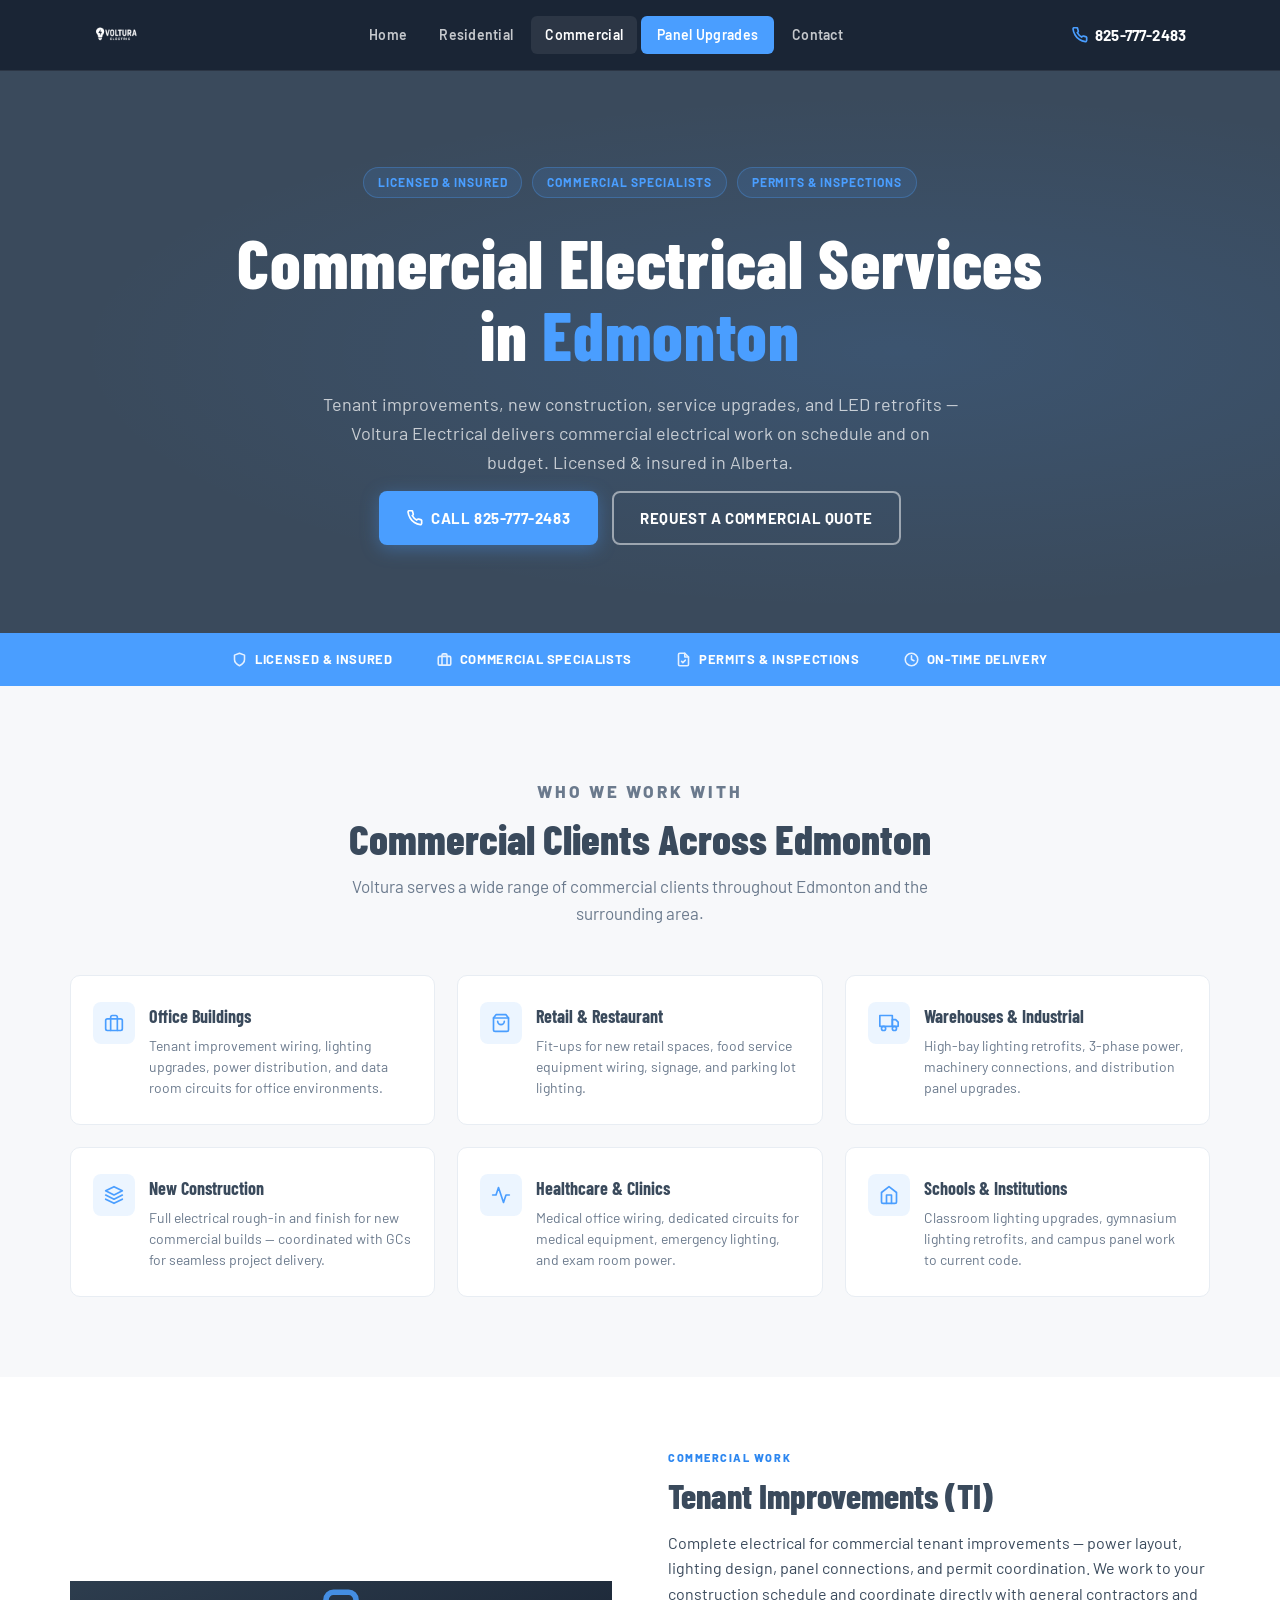
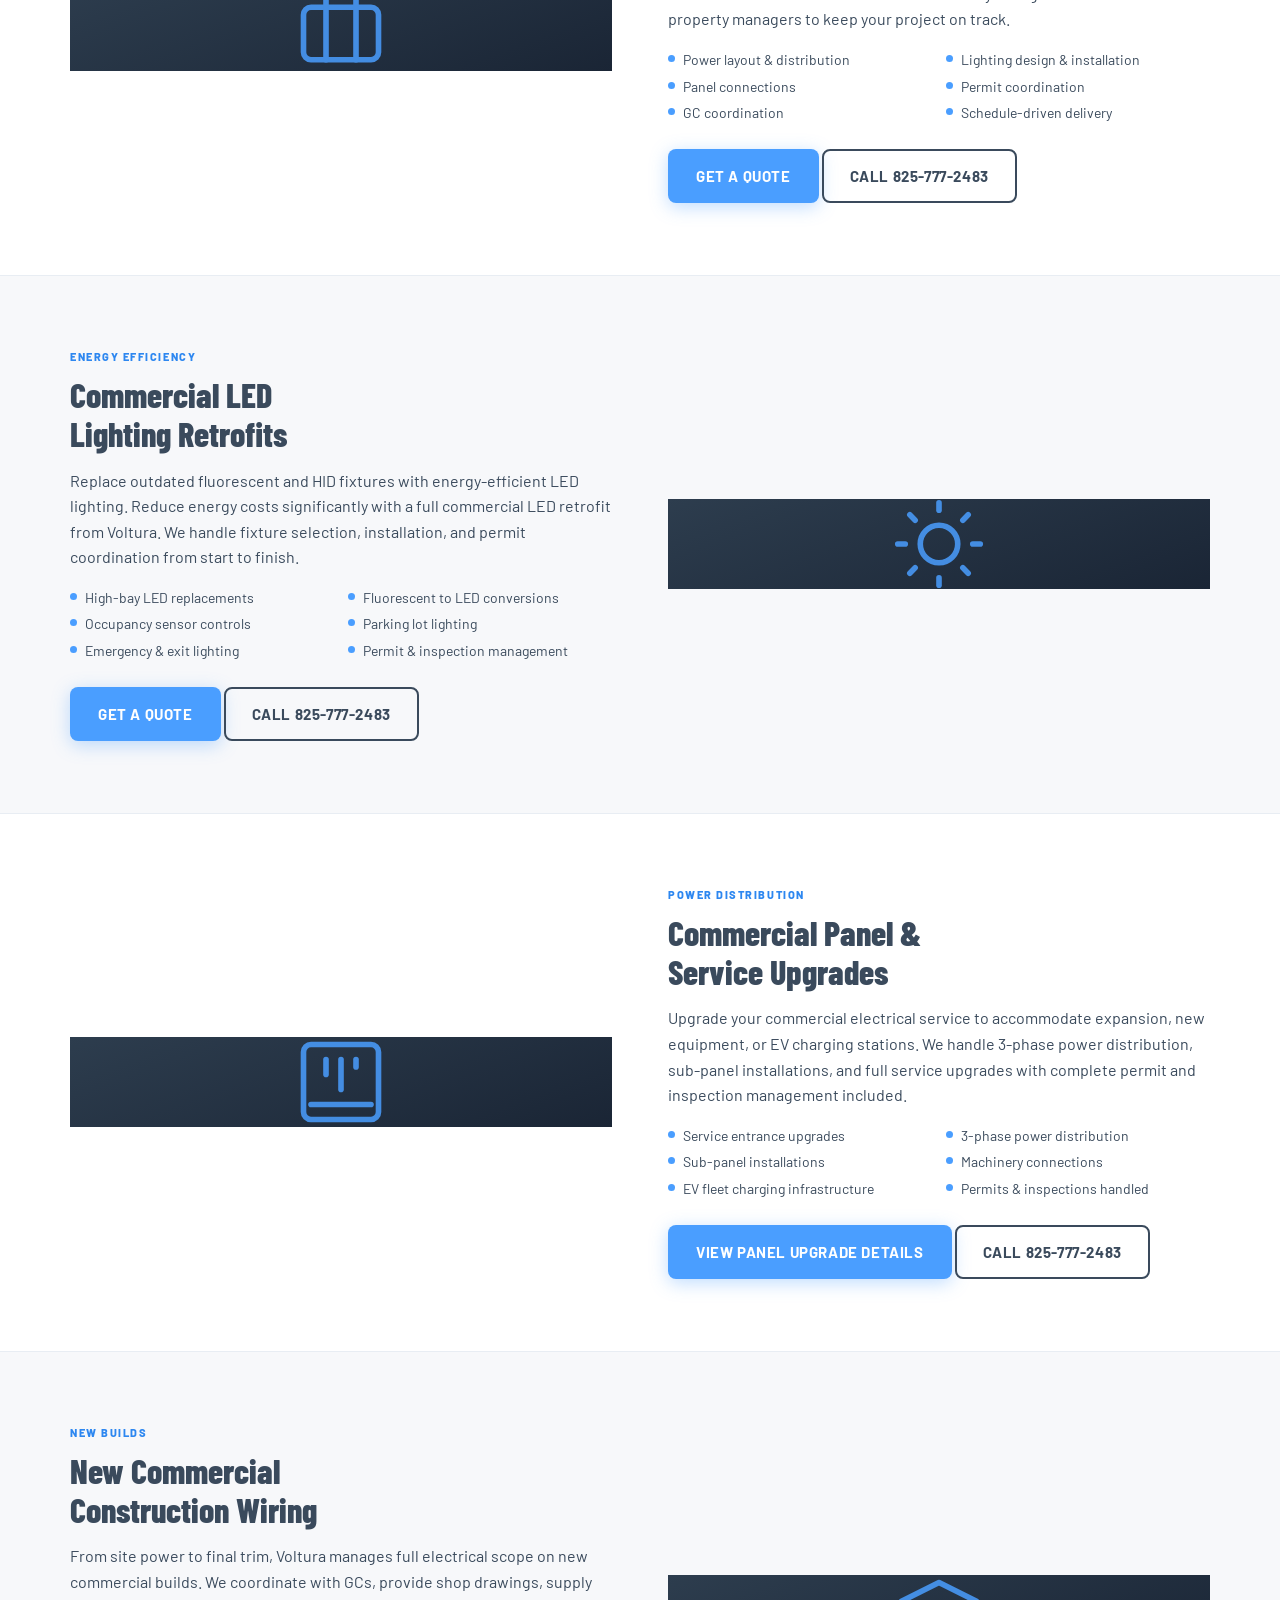
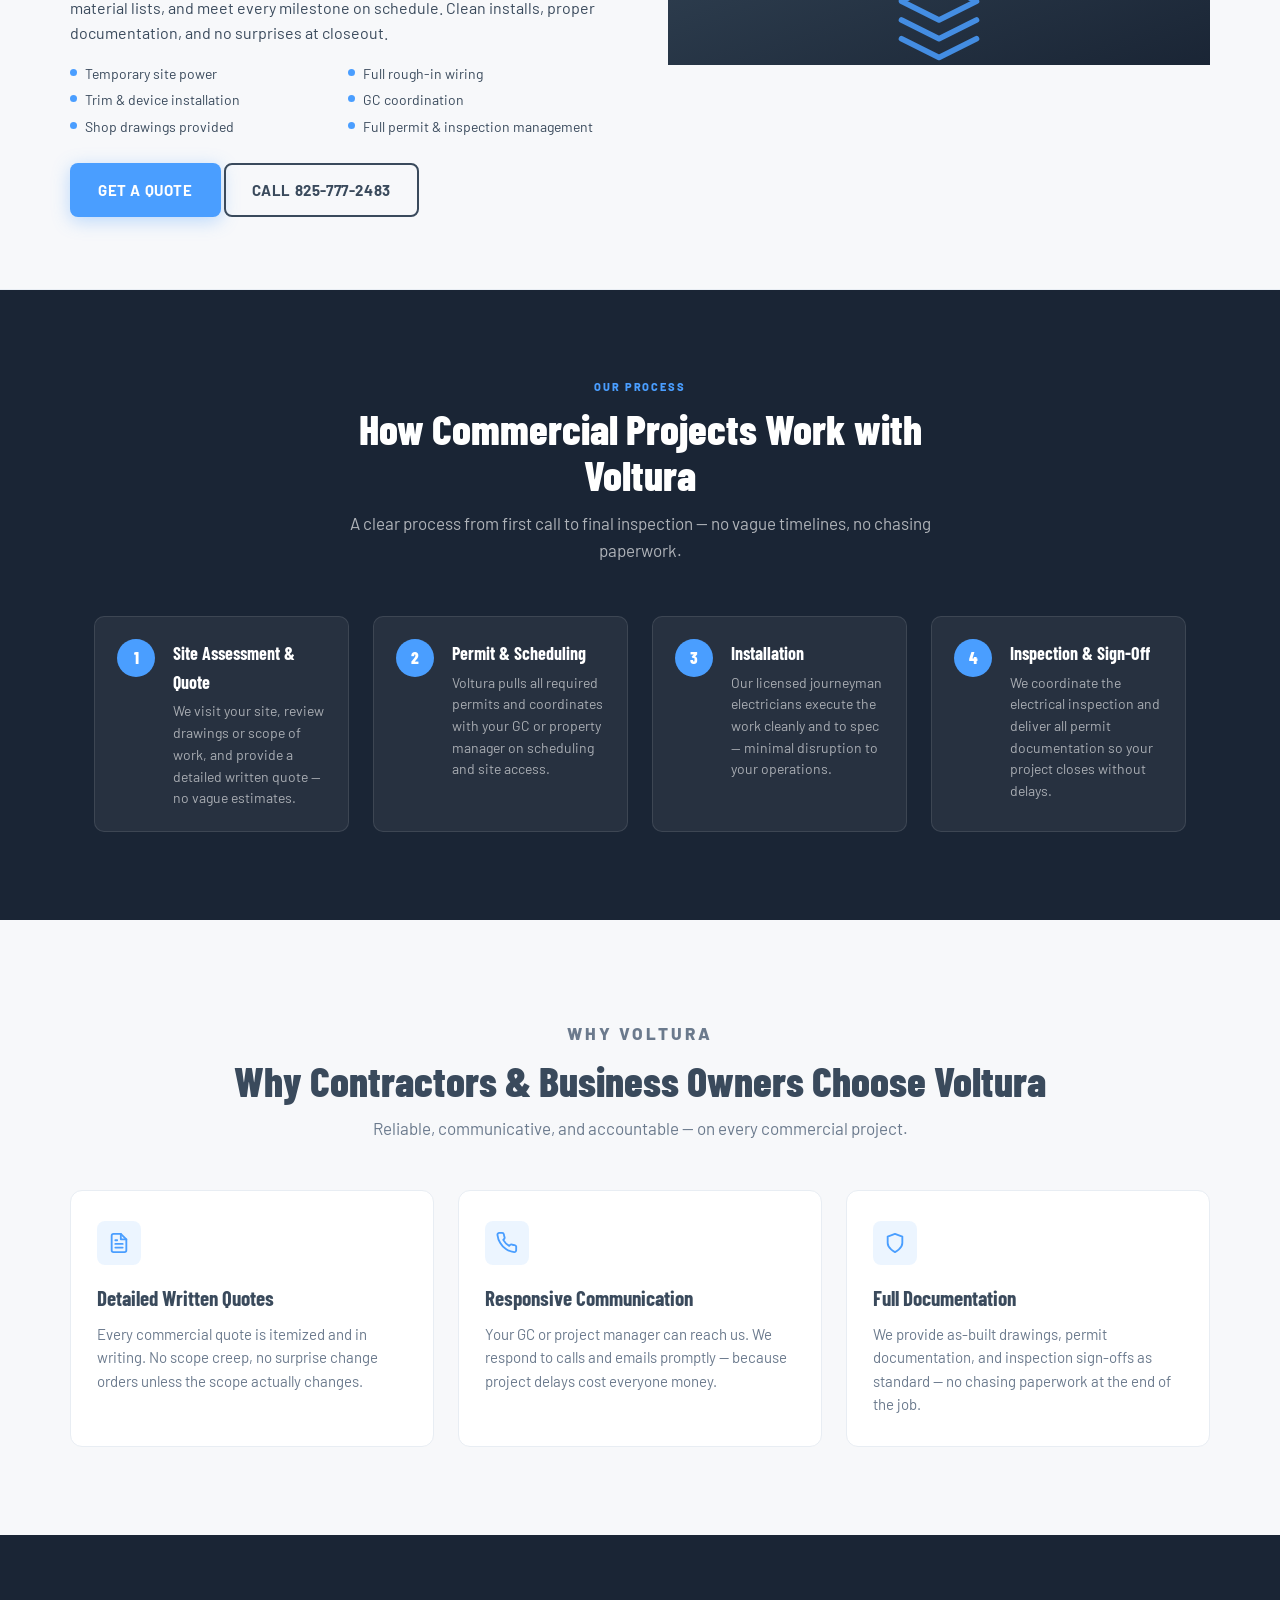
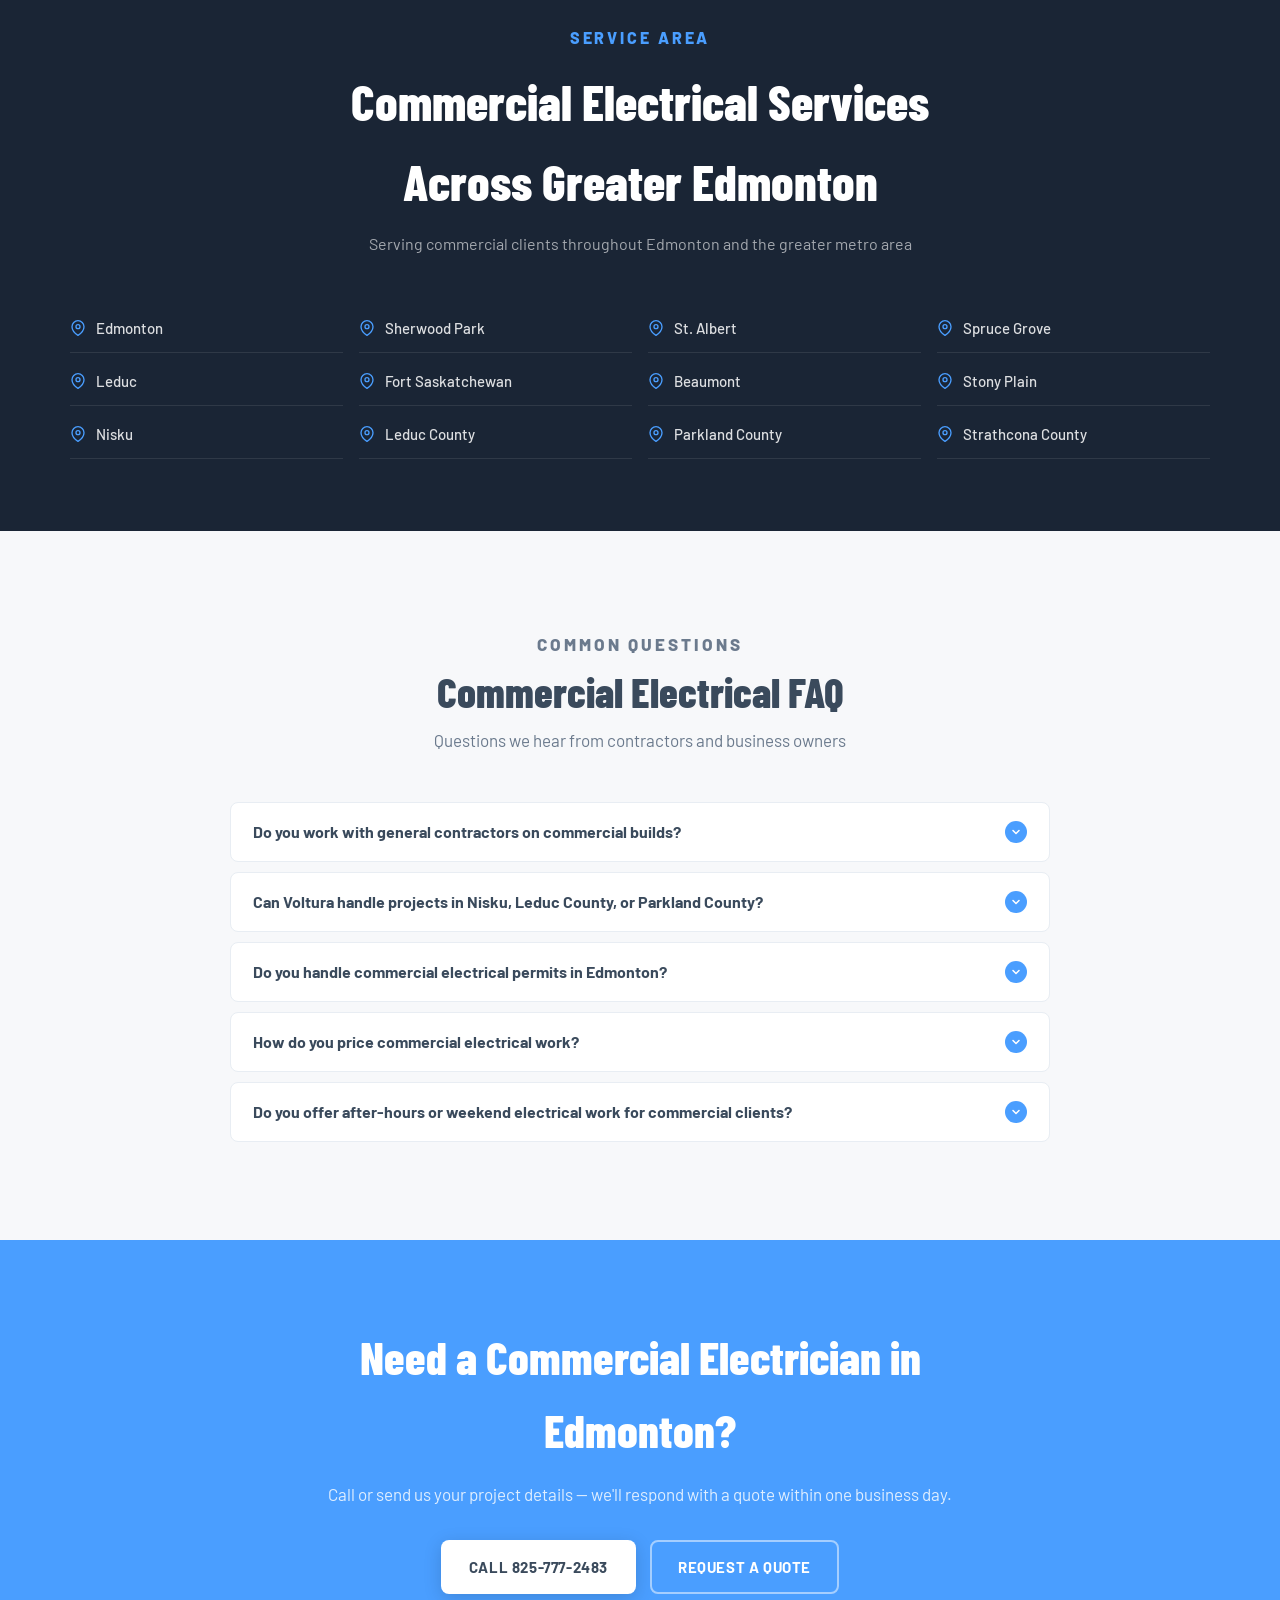
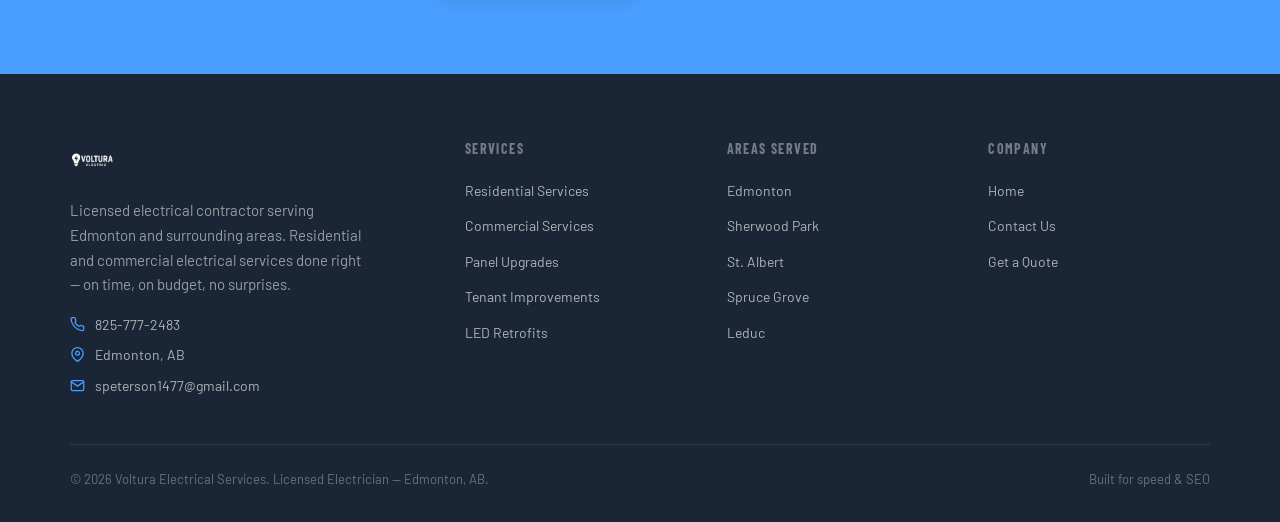
==== commit b270e339: "Add brand logo image, real service photos, and favicon across all pages - Add /images/ folder with l" ====
--- a/commercial-services/index.html
+++ b/commercial-services/index.html
@@ -2,6 +2,10 @@
 <html lang="en">
 <head>
   <meta charset="UTF-8" />
+  <link rel="icon" href="/favicon.ico" sizes="any">
+  <link rel="icon" type="image/png" sizes="32x32" href="/images/favicon-32.png">
+  <link rel="icon" type="image/png" sizes="16x16" href="/images/favicon-16.png">
+  <link rel="apple-touch-icon" href="/images/favicon-apple.png">
   <meta name="viewport" content="width=device-width, initial-scale=1.0" />
   <title>Commercial Electrician Edmonton | Tenant Improvement &amp; New Construction | Voltura Electrical</title>
   <meta name="description" content="Voltura Electrical &mdash; Edmonton's commercial electrician for tenant improvements, new construction, service upgrades &amp; LED retrofits. Licensed, insured, on-time delivery." />
@@ -37,10 +41,7 @@
 <header class="site-header">
   <div class="header__inner">
     <a href="/" class="header__logo">
-      <div class="header__logo-mark">
-        <svg viewBox="0 0 24 24" fill="none" stroke="white" stroke-width="2.5" stroke-linecap="round" stroke-linejoin="round"><polygon points="13 2 3 14 12 14 11 22 21 10 12 10 13 2"/></svg>
-      </div>
-      <div class="header__logo-text">VOLTURA<span>Electrical Services</span></div>
+      <img src="/images/logo-white.png" alt="Voltura Electric" height="46" style="width:auto;display:block;">
     </a>
     <nav class="header__nav">
       <a href="/">Home</a>
@@ -441,8 +442,7 @@
     <div class="footer__grid">
       <div class="footer__brand">
         <a href="/" class="header__logo" style="margin-bottom:0">
-          <div class="header__logo-mark"><svg viewBox="0 0 24 24" fill="none" stroke="white" stroke-width="2.5" stroke-linecap="round" stroke-linejoin="round"><polygon points="13 2 3 14 12 14 11 22 21 10 12 10 13 2"/></svg></div>
-          <div class="header__logo-text">VOLTURA<span>Electrical Services</span></div>
+          <img src="/images/logo-white.png" alt="Voltura Electric" height="46" style="width:auto;display:block;">
         </a>
         <p>Licensed electrical contractor serving Edmonton and surrounding areas. Residential and commercial electrical services done right &mdash; on time, on budget, no surprises.</p>
         <div class="footer__nap">
--- a/css/style.css
+++ b/css/style.css
@@ -101,8 +101,9 @@
 }
 .header__logo {
   display: flex; align-items: center; gap: 10px;
-  flex-shrink: 0;
-}
+  flex-shrink: 0; line-height: 0;
+}
+.header__logo img { height: 46px; width: auto; display: block; }
 .header__logo-mark {
   width: 36px; height: 36px;
   background: var(--blue);
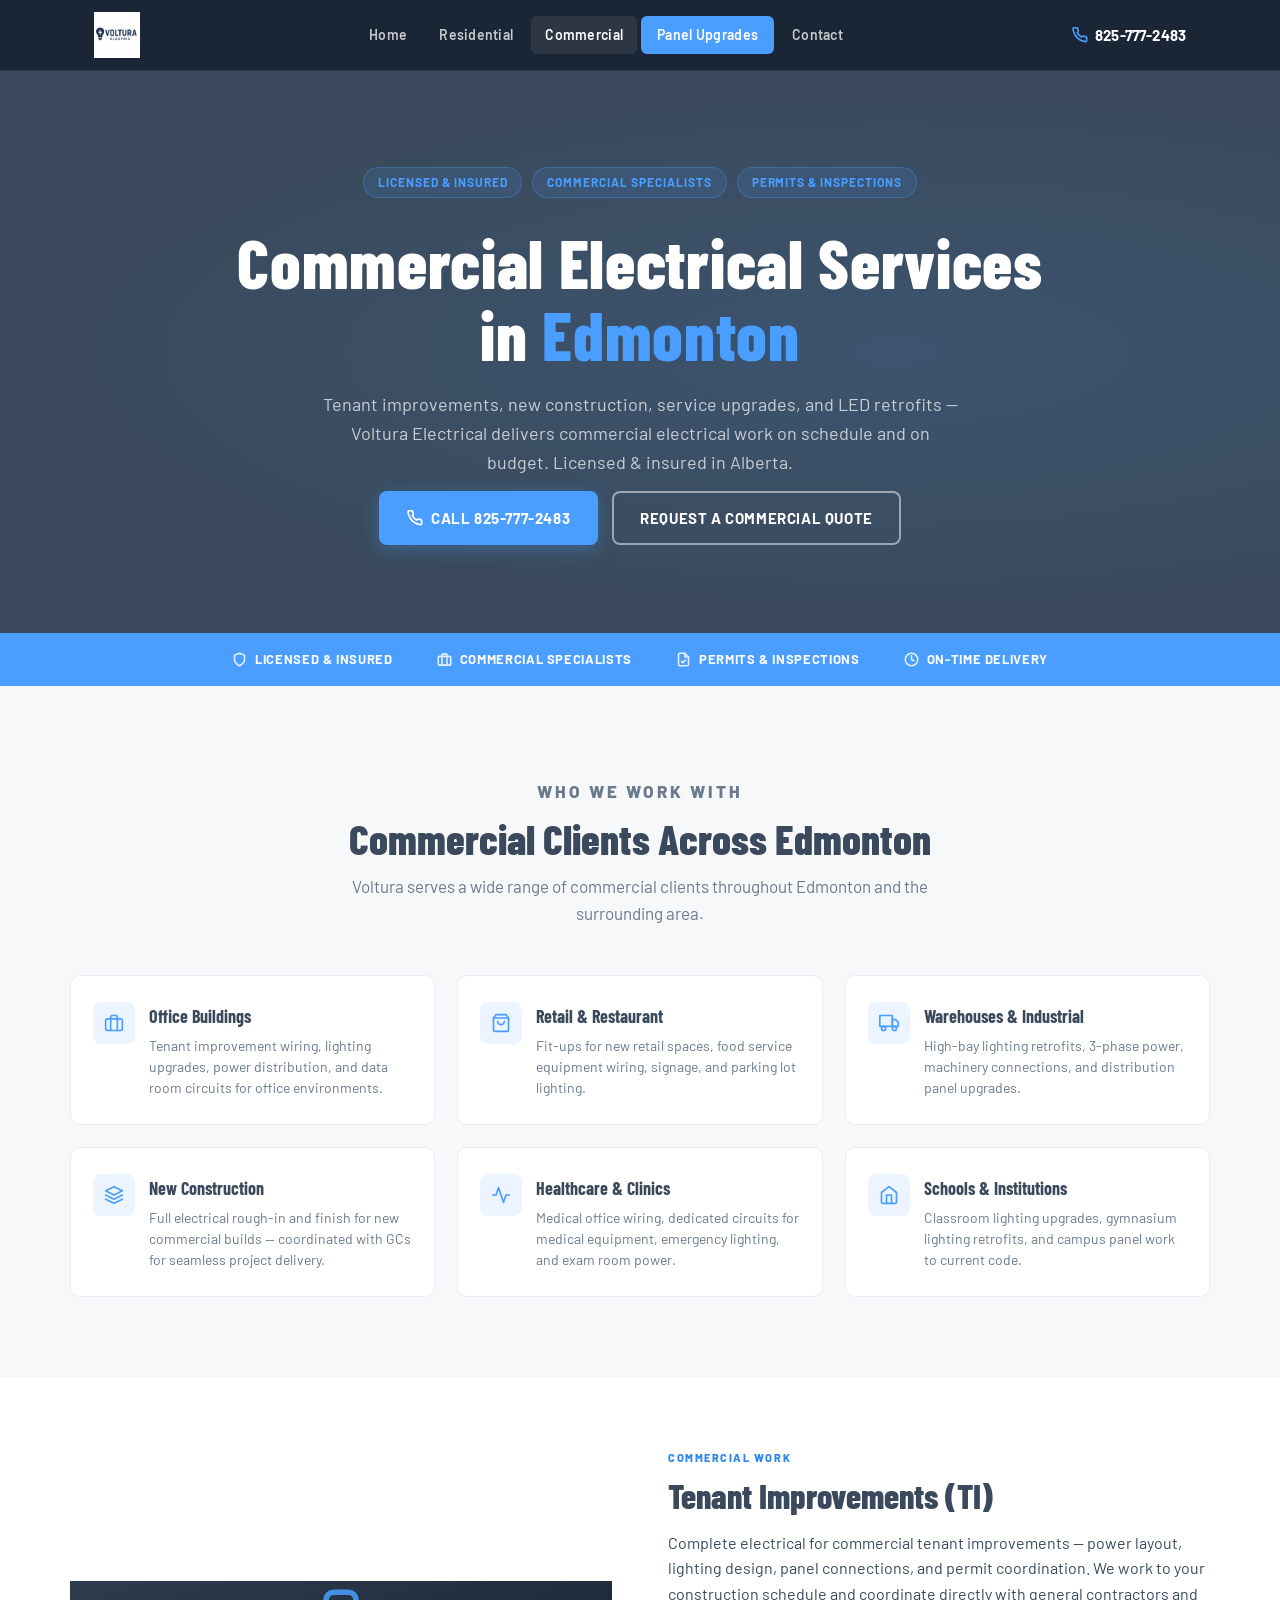
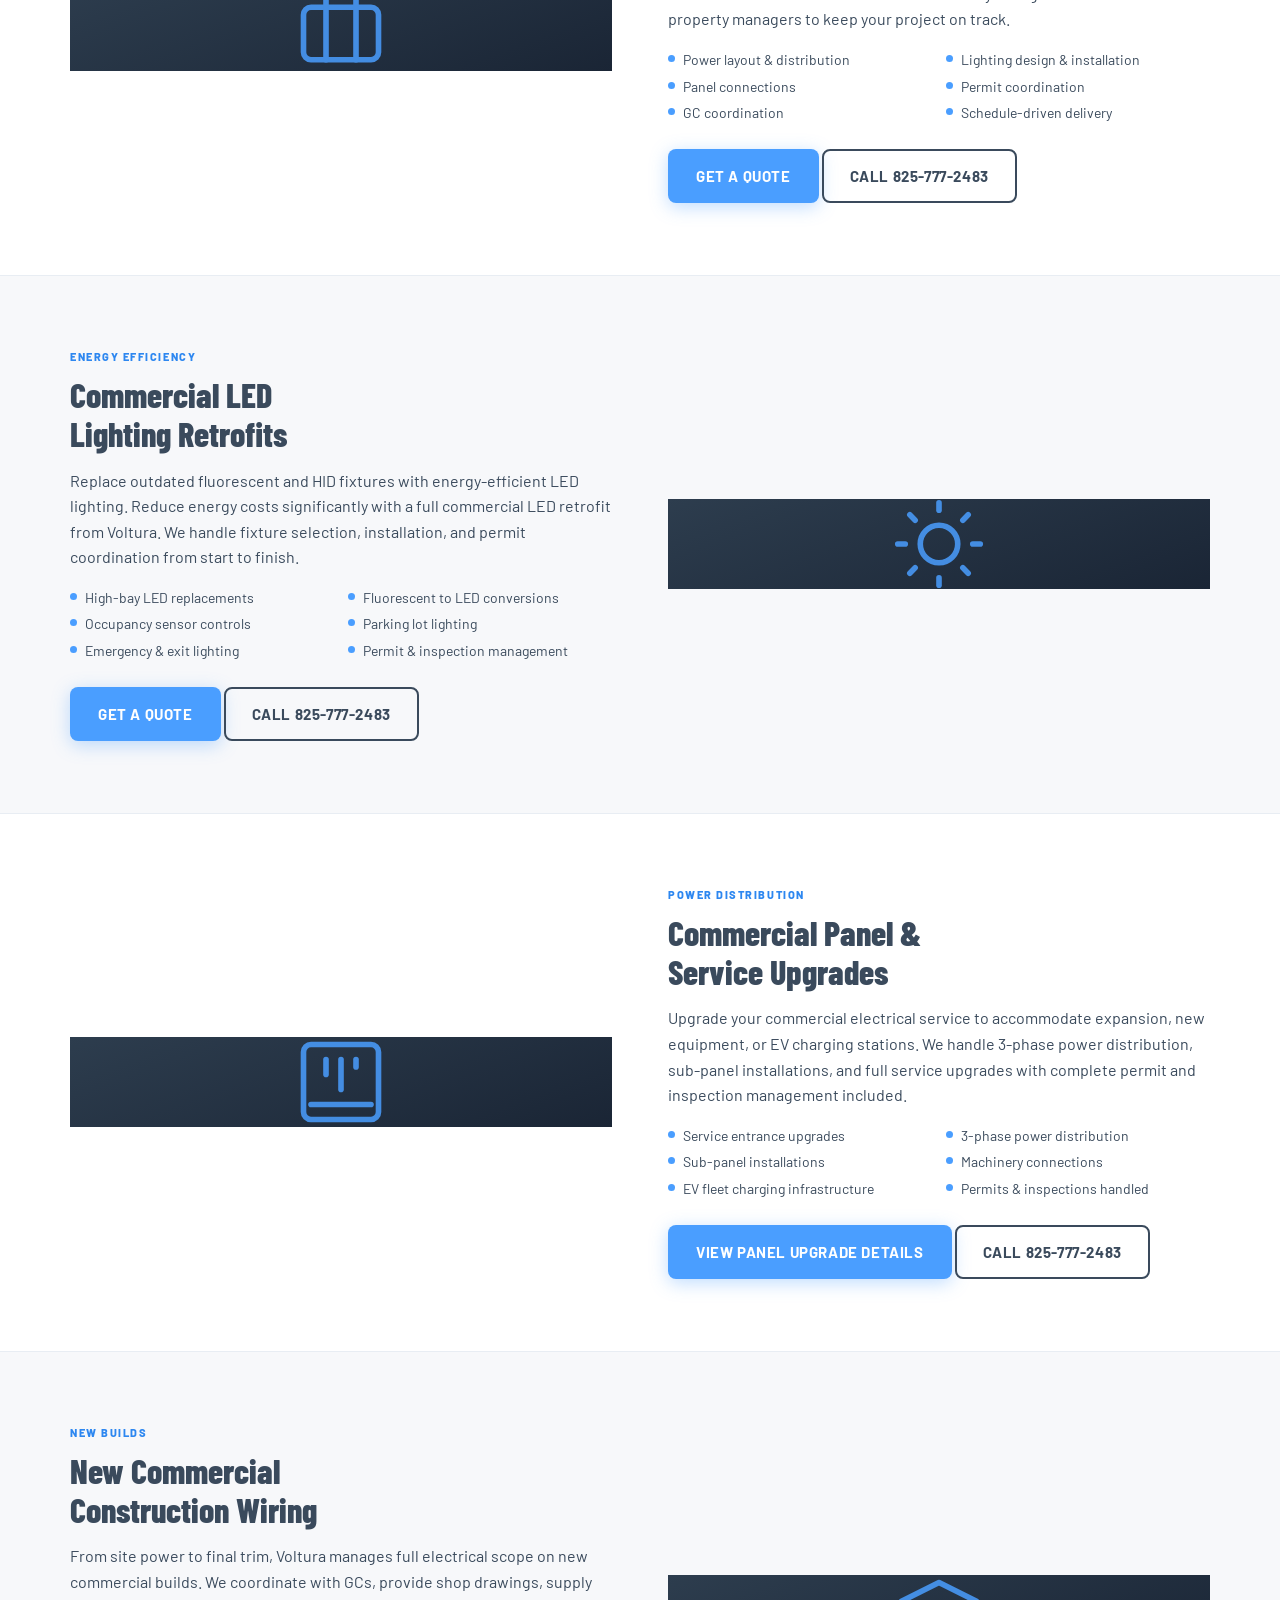
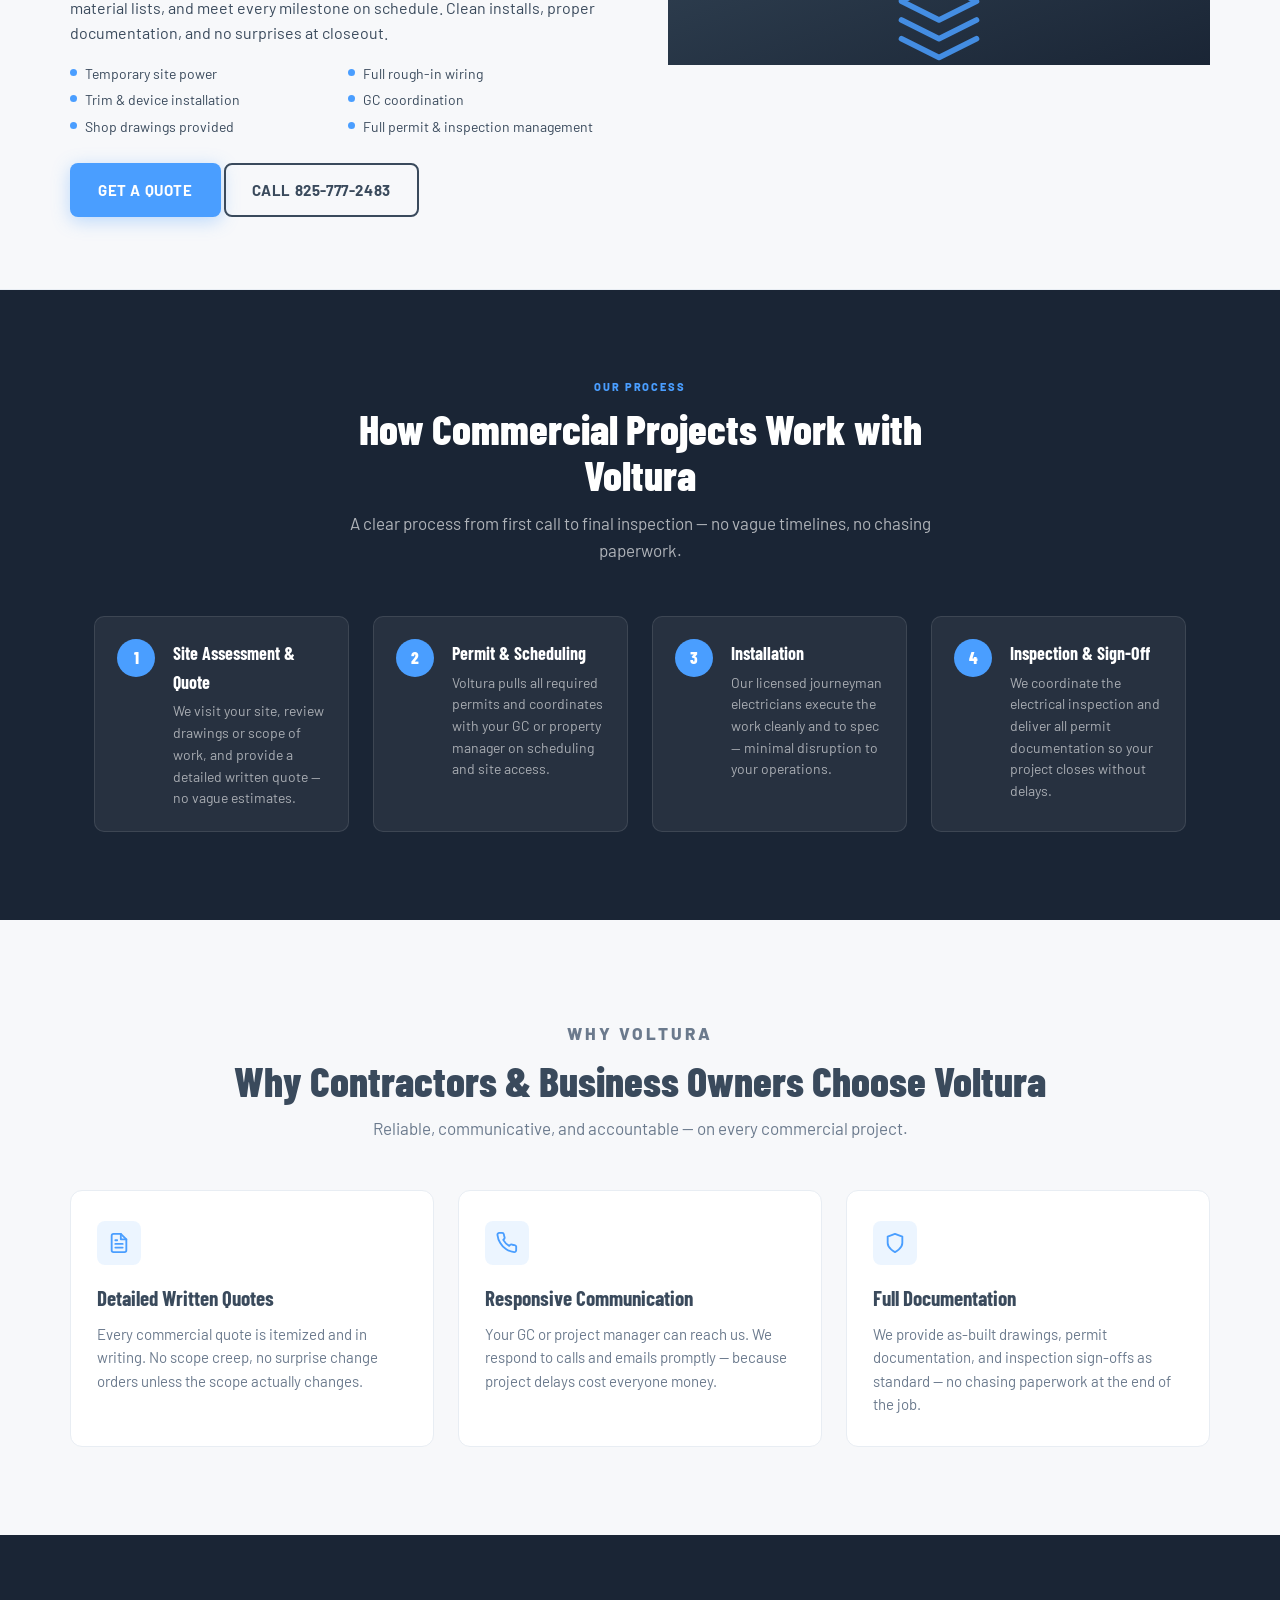
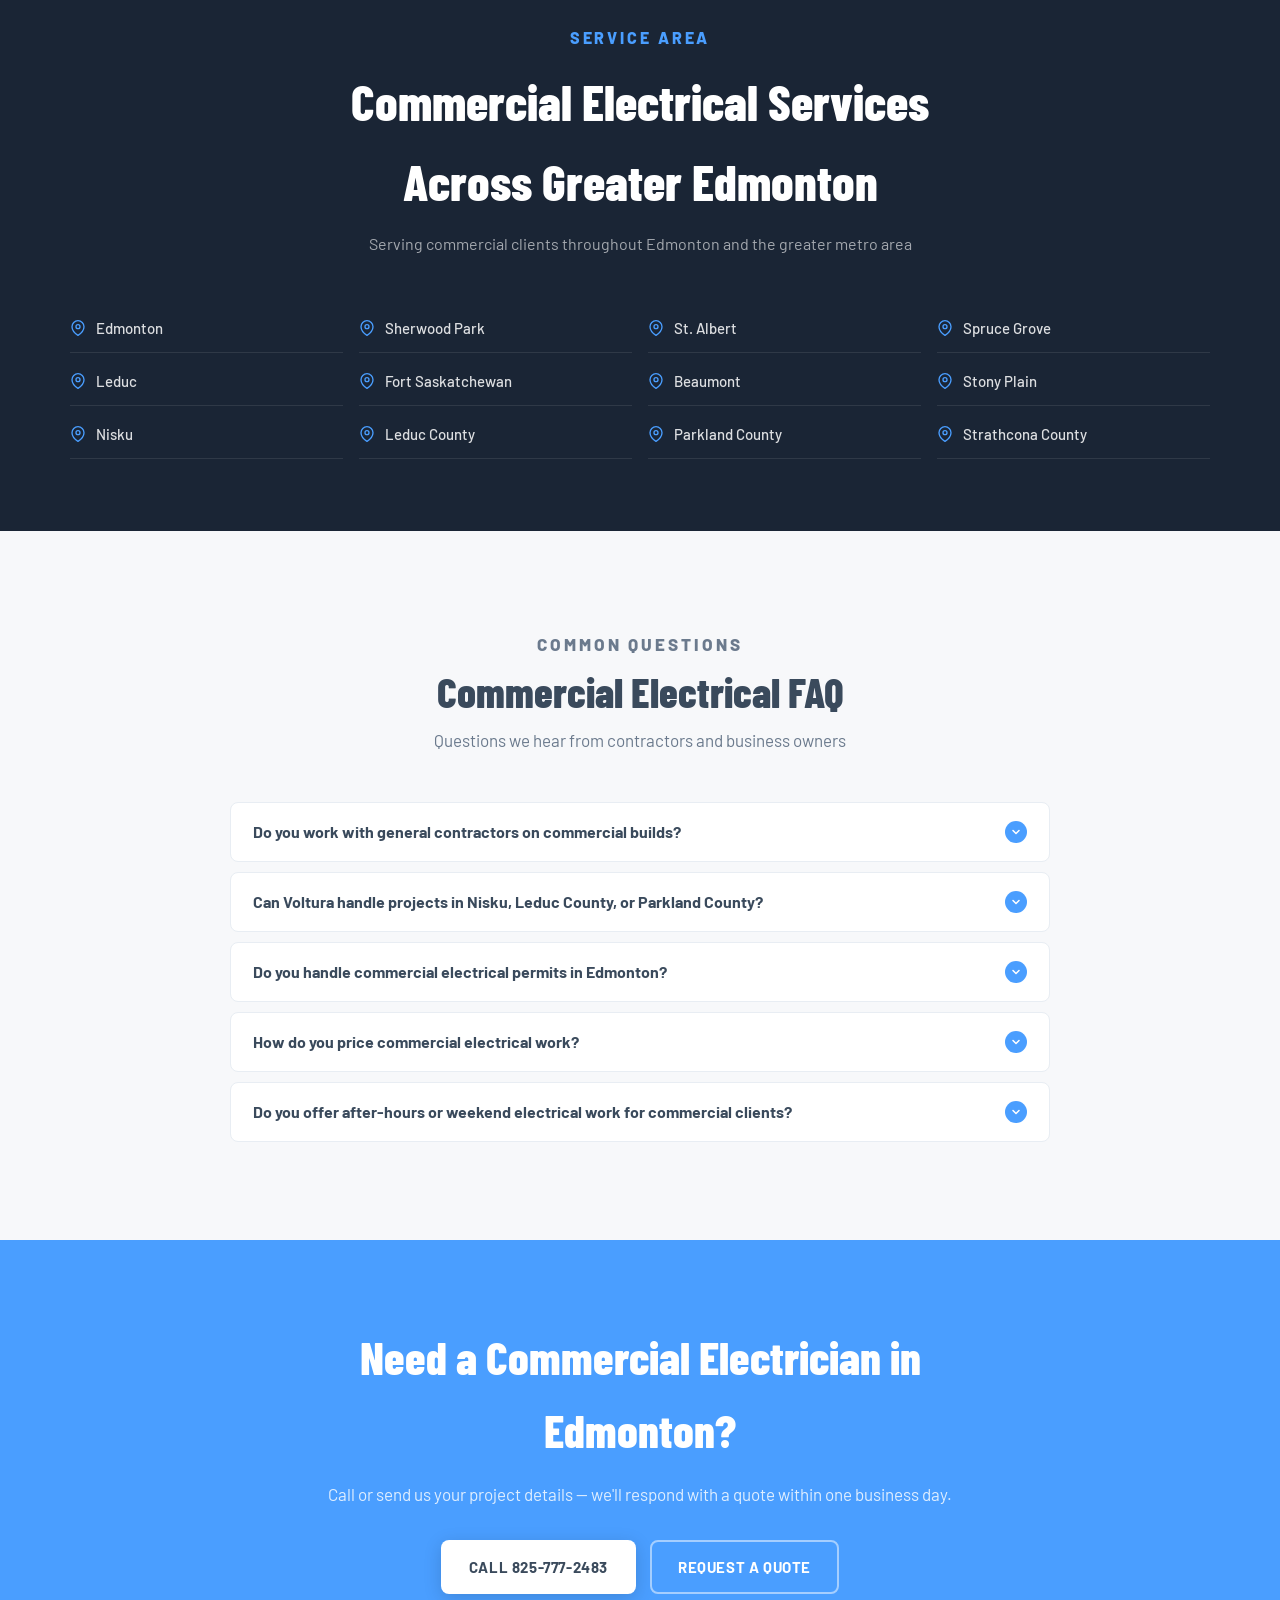
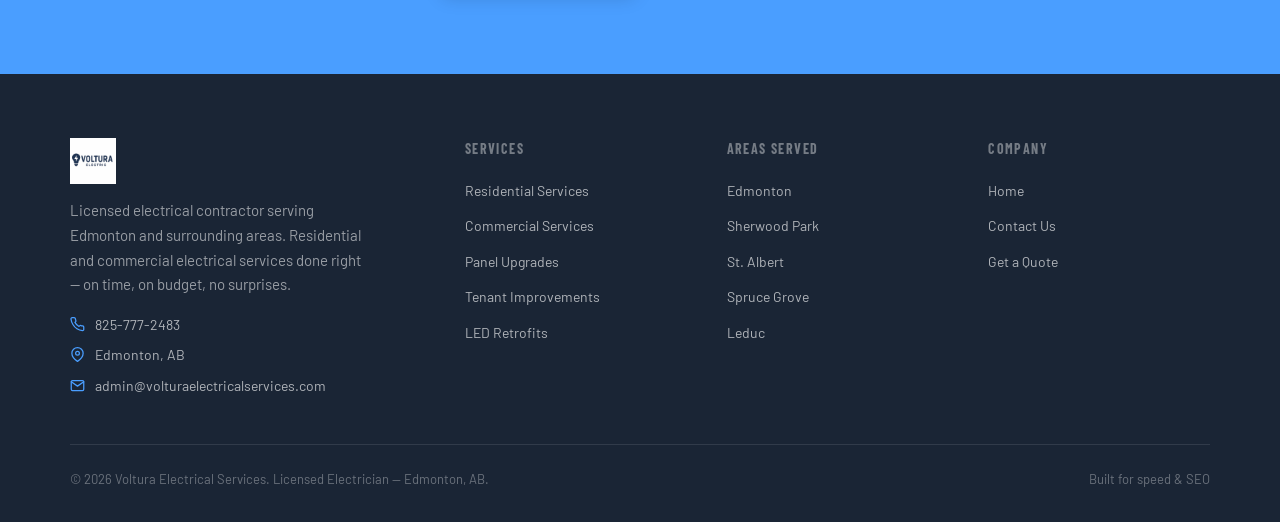
==== commit 19db453a: "Update logo, fix emails, fix panel upgrade form, fix encoding - Use white-background logo.png (56px)" ====
--- a/commercial-services/index.html
+++ b/commercial-services/index.html
@@ -41,7 +41,7 @@
 <header class="site-header">
   <div class="header__inner">
     <a href="/" class="header__logo">
-      <img src="/images/logo-white.png" alt="Voltura Electric" height="46" style="width:auto;display:block;">
+      <img src="/images/logo.png" alt="Voltura Electric" height="56" style="width:auto;display:block;">
     </a>
     <nav class="header__nav">
       <a href="/">Home</a>
@@ -442,7 +442,7 @@
     <div class="footer__grid">
       <div class="footer__brand">
         <a href="/" class="header__logo" style="margin-bottom:0">
-          <img src="/images/logo-white.png" alt="Voltura Electric" height="46" style="width:auto;display:block;">
+          <img src="/images/logo.png" alt="Voltura Electric" height="56" style="width:auto;display:block;">
         </a>
         <p>Licensed electrical contractor serving Edmonton and surrounding areas. Residential and commercial electrical services done right &mdash; on time, on budget, no surprises.</p>
         <div class="footer__nap">
@@ -456,7 +456,7 @@
           </div>
           <div class="footer__nap-item">
             <svg width="15" height="15" viewBox="0 0 24 24" fill="none" stroke="currentColor" stroke-width="2" stroke-linecap="round" stroke-linejoin="round"><path d="M4 4h16c1.1 0 2 .9 2 2v12c0 1.1-.9 2-2 2H4c-1.1 0-2-.9-2-2V6c0-1.1.9-2 2-2z"/><polyline points="22,6 12,13 2,6"/></svg>
-            <a href="mailto:speterson1477@gmail.com">speterson1477@gmail.com</a>
+            <a href="mailto:admin@volturaelectricalservices.com">admin@volturaelectricalservices.com</a>
           </div>
         </div>
       </div>
--- a/css/style.css
+++ b/css/style.css
@@ -1,712 +1,2136 @@
 /* ============================================================
-   VOLTURA ELECTRICAL SERVICES â Global Stylesheet
+
+
+   VOLTURA ELECTRICAL SERVICES ? Global Stylesheet
+
+
    Colors: navy #3a4a5c  |  blue #4a9eff  |  white #ffffff
+
+
    Fonts:  Barlow, Barlow Condensed (Google Fonts)
+
+
    ============================================================ */
 
+
+
+
+
 :root {
+
+
   --navy:     #3a4a5c;
+
+
   --navy2:    #2d3d4e;
+
+
   --navy3:    #1a2535;
+
+
   --blue:     #4a9eff;
+
+
   --blue2:    #2d87f0;
+
+
   --blue3:    #1a6fd4;
+
+
   --white:    #ffffff;
+
+
   --offwhite: #f7f8fa;
+
+
   --gray:     #6b7a8d;
+
+
   --light:    #e8edf3;
+
+
   --radius:   8px;
+
+
   --max:      1140px;
+
+
   --font:     'Barlow', sans-serif;
+
+
   --condensed:'Barlow Condensed', sans-serif;
+
+
   --shadow:   0 4px 24px rgba(58,74,92,.12);
+
+
   --shadow-lg:0 12px 48px rgba(58,74,92,.18);
-}
+
+
+}
+
+
+
+
 
 *, *::before, *::after { box-sizing: border-box; margin: 0; padding: 0; }
 
+
+
+
+
 html { scroll-behavior: smooth; }
 
+
+
+
+
 body {
+
+
   font-family: var(--font);
+
+
   color: var(--navy);
+
+
   background: var(--white);
+
+
   line-height: 1.6;
+
+
   -webkit-font-smoothing: antialiased;
-}
+
+
+}
+
+
+
+
 
 a { color: inherit; text-decoration: none; }
+
+
 img { max-width: 100%; display: block; }
 
-/* ââ UTILITY ââ */
+
+
+
+
+/* -- UTILITY -- */
+
+
 .wrap { max-width: var(--max); margin: 0 auto; padding: 0 24px; }
+
+
 .section-label {
+
+
   font-size: 11px; font-weight: 800; letter-spacing: .18em;
+
+
   text-transform: uppercase; color: var(--blue); margin-bottom: 10px;
-}
+
+
+}
+
+
 .section-title {
+
+
   font-family: var(--condensed);
+
+
   font-size: clamp(28px, 4vw, 42px);
+
+
   font-weight: 800; line-height: 1.1;
-}
+
+
+}
+
+
 .text-blue { color: var(--blue); }
+
+
 .text-white { color: var(--white); }
 
-/* ââ BUTTONS ââ */
+
+
+
+
+/* -- BUTTONS -- */
+
+
 .btn {
+
+
   display: inline-flex; align-items: center; gap: 8px;
+
+
   font-family: var(--font); font-size: 15px; font-weight: 700;
+
+
   letter-spacing: .04em; text-transform: uppercase;
+
+
   padding: 13px 26px; border-radius: var(--radius); cursor: pointer;
+
+
   transition: transform .15s, box-shadow .15s, background .15s, border-color .15s;
+
+
   white-space: nowrap; border: 2px solid transparent;
-}
+
+
+}
+
+
 .btn:hover { transform: translateY(-2px); }
+
+
 .btn--blue {
+
+
   background: var(--blue); color: var(--white);
+
+
   box-shadow: 0 4px 18px rgba(74,158,255,.35);
-}
+
+
+}
+
+
 .btn--blue:hover {
+
+
   background: var(--blue2);
+
+
   box-shadow: 0 6px 24px rgba(74,158,255,.5);
-}
+
+
+}
+
+
 .btn--outline {
+
+
   background: transparent; color: var(--white);
+
+
   border-color: rgba(255,255,255,.5);
-}
+
+
+}
+
+
 .btn--outline:hover { border-color: var(--blue); color: var(--blue); }
+
+
 .btn--outline-navy {
+
+
   background: transparent; color: var(--navy);
+
+
   border-color: var(--navy);
-}
+
+
+}
+
+
 .btn--outline-navy:hover { background: var(--navy); color: var(--white); }
+
+
 .btn--white {
+
+
   background: var(--white); color: var(--navy);
+
+
   box-shadow: 0 4px 18px rgba(0,0,0,.15);
-}
+
+
+}
+
+
 .btn--white:hover { background: var(--offwhite); }
 
-/* ââ HEADER ââ */
+
+
+
+
+/* -- HEADER -- */
+
+
 .site-header {
+
+
   position: sticky; top: 0; z-index: 100;
+
+
   background: var(--navy3);
+
+
   border-bottom: 1px solid rgba(255,255,255,.08);
-}
+
+
+}
+
+
 .header__inner {
+
+
   max-width: var(--max); margin: 0 auto;
+
+
   padding: 0 24px;
+
+
   display: flex; align-items: center;
+
+
   justify-content: space-between; gap: 24px;
+
+
   height: 70px;
-}
+
+
+}
+
+
 .header__logo {
+
+
   display: flex; align-items: center; gap: 10px;
+
+
   flex-shrink: 0; line-height: 0;
-}
+
+
+}
+
+
 .header__logo img { height: 46px; width: auto; display: block; }
+
+
 .header__logo-mark {
+
+
   width: 36px; height: 36px;
+
+
   background: var(--blue);
+
+
   border-radius: 8px;
+
+
   display: flex; align-items: center; justify-content: center;
-}
+
+
+}
+
+
 .header__logo-mark svg { width: 20px; height: 20px; }
+
+
 .header__logo-text {
+
+
   font-family: var(--condensed);
+
+
   font-size: 20px; font-weight: 800;
+
+
   color: var(--white); line-height: 1.1; letter-spacing: .02em;
-}
+
+
+}
+
+
 .header__logo-text span { color: var(--blue); display: block; font-size: 11px; font-weight: 600; letter-spacing: .1em; text-transform: uppercase; }
 
+
+
+
+
 .header__nav { display: flex; align-items: center; gap: 4px; }
+
+
 .header__nav a {
+
+
   font-size: 14px; font-weight: 600; color: rgba(255,255,255,.75);
+
+
   padding: 8px 14px; border-radius: 6px;
+
+
   transition: color .15s, background .15s;
+
+
   letter-spacing: .02em;
-}
+
+
+}
+
+
 .header__nav a:hover,
+
+
 .header__nav a.active { color: var(--white); background: rgba(255,255,255,.08); }
+
+
 .header__nav a.nav--highlight {
+
+
   background: var(--blue); color: var(--white);
+
+
   padding: 8px 16px;
-}
+
+
+}
+
+
 .header__nav a.nav--highlight:hover { background: var(--blue2); }
 
+
+
+
+
 .header__cta {
+
+
   display: flex; align-items: center; gap: 12px; flex-shrink: 0;
-}
+
+
+}
+
+
 .header__phone {
+
+
   font-size: 15px; font-weight: 700; color: var(--white);
+
+
   display: flex; align-items: center; gap: 7px;
+
+
   letter-spacing: .01em;
-}
+
+
+}
+
+
 .header__phone svg { color: var(--blue); }
 
+
+
+
+
 .header__burger { display: none; background: none; border: none; cursor: pointer; padding: 4px; }
+
+
 .header__burger svg { color: var(--white); }
 
-/* ââ HERO ââ */
+
+
+
+
+/* -- HERO -- */
+
+
 .hero {
+
+
   background: var(--navy);
+
+
   color: var(--white);
+
+
   padding: 96px 24px 88px;
+
+
   text-align: center;
+
+
   position: relative;
+
+
   overflow: hidden;
-}
+
+
+}
+
+
 .hero::before {
+
+
   content: '';
+
+
   position: absolute; inset: 0;
+
+
   background: radial-gradient(ellipse at 70% 50%, rgba(74,158,255,.12) 0%, transparent 65%);
+
+
   pointer-events: none;
-}
+
+
+}
+
+
 .hero__inner { position: relative; z-index: 1; }
+
+
 .hero__badges {
+
+
   display: flex; justify-content: center; flex-wrap: wrap;
+
+
   gap: 10px; margin-bottom: 28px;
-}
+
+
+}
+
+
 .hero__badge {
+
+
   background: rgba(74,158,255,.12); border: 1px solid rgba(74,158,255,.3);
+
+
   color: var(--blue); font-size: 12px; font-weight: 700;
+
+
   letter-spacing: .08em; text-transform: uppercase;
+
+
   padding: 5px 14px; border-radius: 40px;
-}
+
+
+}
+
+
 .hero h1 {
+
+
   font-family: var(--condensed);
+
+
   font-size: clamp(38px, 6.5vw, 68px);
+
+
   font-weight: 800; line-height: 1.06;
+
+
   letter-spacing: .01em; margin-bottom: 20px;
-}
+
+
+}
+
+
 .hero h1 em { color: var(--blue); font-style: normal; }
+
+
 .hero__sub {
+
+
   font-size: 18px; color: rgba(255,255,255,.72);
+
+
   max-width: 640px; margin: 0 auto 14px;
-}
+
+
+}
+
+
 .hero__tagline {
+
+
   font-size: 12px; font-weight: 700; letter-spacing: .12em;
+
+
   text-transform: uppercase; color: rgba(255,255,255,.4);
+
+
   margin-bottom: 40px;
-}
+
+
+}
+
+
 .hero__ctas { display: flex; justify-content: center; flex-wrap: wrap; gap: 14px; }
 
+
+
+
+
 /* Panel Upgrade feature strip in hero */
+
+
 .hero__panel-strip {
+
+
   margin-top: 56px;
+
+
   background: rgba(74,158,255,.1);
+
+
   border: 1px solid rgba(74,158,255,.25);
+
+
   border-radius: 10px;
+
+
   padding: 20px 28px;
+
+
   display: flex; align-items: center; justify-content: space-between;
+
+
   gap: 20px; flex-wrap: wrap;
+
+
   max-width: 740px; margin-left: auto; margin-right: auto;
+
+
   margin-top: 48px;
-}
+
+
+}
+
+
 .hero__panel-strip-text { text-align: left; }
+
+
 .hero__panel-strip-text strong {
+
+
   display: block; font-family: var(--condensed);
+
+
   font-size: 20px; font-weight: 800; color: var(--white); margin-bottom: 3px;
-}
+
+
+}
+
+
 .hero__panel-strip-text span { font-size: 14px; color: rgba(255,255,255,.65); }
+
+
 .hero__panel-price {
+
+
   font-family: var(--condensed); font-size: 28px; font-weight: 800;
+
+
   color: var(--blue); white-space: nowrap;
-}
-
-/* ââ TRUST BAR ââ */
+
+
+}
+
+
+
+
+
+/* -- TRUST BAR -- */
+
+
 .trust-bar { background: var(--blue); padding: 16px 24px; }
+
+
 .trust-bar__inner {
+
+
   max-width: var(--max); margin: 0 auto;
+
+
   display: flex; justify-content: center; flex-wrap: wrap; gap: 16px 44px;
-}
+
+
+}
+
+
 .trust-bar__item {
+
+
   display: flex; align-items: center; gap: 8px;
+
+
   font-size: 13px; font-weight: 700; color: var(--white);
+
+
   letter-spacing: .05em; text-transform: uppercase;
-}
+
+
+}
+
+
 .trust-bar__item svg { flex-shrink: 0; opacity: .85; }
 
-/* ââ SERVICES OVERVIEW ââ */
+
+
+
+
+/* -- SERVICES OVERVIEW -- */
+
+
 .services-overview { padding: 88px 24px; }
+
+
 .services-overview__intro { text-align: center; max-width: 680px; margin: 0 auto 56px; }
+
+
 .services-overview__intro p { font-size: 17px; color: var(--gray); margin-top: 14px; line-height: 1.65; }
+
+
 .services-grid { display: grid; grid-template-columns: 1fr 1fr; gap: 28px; max-width: var(--max); margin: 0 auto; }
 
+
+
+
+
 .service-card {
+
+
   border: 1px solid var(--light); border-radius: 12px;
+
+
   overflow: hidden;
+
+
   transition: box-shadow .2s, transform .2s;
-}
+
+
+}
+
+
 .service-card:hover {
+
+
   box-shadow: var(--shadow-lg); transform: translateY(-4px);
-}
+
+
+}
+
+
 .service-card__header {
+
+
   background: var(--navy); padding: 32px 32px 26px;
+
+
   display: flex; align-items: flex-start; gap: 18px;
-}
+
+
+}
+
+
 .service-card__icon {
+
+
   width: 46px; height: 46px; min-width: 46px;
+
+
   background: rgba(74,158,255,.15); border-radius: 10px;
+
+
   display: flex; align-items: center; justify-content: center;
-}
+
+
+}
+
+
 .service-card__icon svg { width: 22px; height: 22px; color: var(--blue); }
+
+
 .service-card__eyebrow {
+
+
   font-size: 11px; font-weight: 800; letter-spacing: .12em;
+
+
   text-transform: uppercase; color: var(--blue); margin-bottom: 5px;
-}
+
+
+}
+
+
 .service-card__title {
+
+
   font-family: var(--condensed); font-size: 26px;
+
+
   font-weight: 800; color: var(--white); line-height: 1.15;
-}
+
+
+}
+
+
 .service-card__body { padding: 26px 32px 30px; background: var(--white); }
+
+
 .service-card__desc { font-size: 15px; color: var(--gray); margin-bottom: 18px; line-height: 1.6; }
+
+
 .service-card__list {
+
+
   list-style: none; margin-bottom: 26px;
+
+
   display: grid; grid-template-columns: 1fr 1fr; gap: 7px 14px;
-}
+
+
+}
+
+
 .service-card__list li {
+
+
   font-size: 14px; color: var(--navy);
+
+
   display: flex; align-items: flex-start; gap: 8px; line-height: 1.4;
-}
+
+
+}
+
+
 .service-card__list li::before {
+
+
   content: ''; display: block;
+
+
   width: 7px; height: 7px; min-width: 7px;
+
+
   border-radius: 50%; background: var(--blue); margin-top: 5px;
-}
-
-/* ââ PANEL UPGRADE FEATURE ââ */
+
+
+}
+
+
+
+
+
+/* -- PANEL UPGRADE FEATURE -- */
+
+
 .panel-feature {
+
+
   background: var(--navy3);
+
+
   padding: 88px 24px;
+
+
   color: var(--white);
-}
+
+
+}
+
+
 .panel-feature__inner {
+
+
   max-width: var(--max); margin: 0 auto;
+
+
   display: grid; grid-template-columns: 1fr 1fr;
+
+
   gap: 64px; align-items: center;
-}
+
+
+}
+
+
 .panel-feature__content .section-label { color: var(--blue); }
+
+
 .panel-feature__title {
+
+
   font-family: var(--condensed);
+
+
   font-size: clamp(30px, 4.5vw, 48px);
+
+
   font-weight: 800; line-height: 1.08;
+
+
   margin-bottom: 16px;
-}
+
+
+}
+
+
 .panel-feature__title em { color: var(--blue); font-style: normal; }
+
+
 .panel-feature__price {
+
+
   font-family: var(--condensed); font-size: 36px;
+
+
   font-weight: 800; color: var(--blue); margin-bottom: 16px;
-}
+
+
+}
+
+
 .panel-feature__price span { font-size: 18px; color: rgba(255,255,255,.55); font-weight: 500; }
+
+
 .panel-feature__desc {
+
+
   font-size: 16px; color: rgba(255,255,255,.72);
+
+
   margin-bottom: 20px; line-height: 1.65;
-}
+
+
+}
+
+
 .panel-feature__list { list-style: none; margin-bottom: 28px; display: flex; flex-direction: column; gap: 9px; }
+
+
 .panel-feature__list li {
+
+
   display: flex; align-items: flex-start; gap: 10px;
+
+
   font-size: 15px; color: rgba(255,255,255,.88);
-}
+
+
+}
+
+
 .panel-feature__list li::before {
+
+
   content: ''; display: block;
+
+
   width: 8px; height: 8px; min-width: 8px;
+
+
   border-radius: 50%; background: var(--blue); margin-top: 6px;
-}
+
+
+}
+
+
 .panel-feature__img {
+
+
   border-radius: 12px; overflow: hidden;
+
+
   min-height: 380px; position: relative;
-}
+
+
+}
+
+
 .panel-feature__img img {
+
+
   width: 100%; height: 100%; object-fit: cover;
-}
+
+
+}
+
+
 .panel-feature__img-placeholder {
+
+
   width: 100%; min-height: 380px;
+
+
   background: linear-gradient(135deg, var(--navy2) 0%, var(--navy) 100%);
+
+
   border-radius: 12px;
+
+
   display: flex; align-items: center; justify-content: center;
+
+
   flex-direction: column; gap: 16px;
-}
+
+
+}
+
+
 .panel-feature__img-placeholder svg { width: 64px; height: 64px; color: var(--blue); opacity: .6; }
+
+
 .panel-feature__img-placeholder span { font-size: 14px; color: rgba(255,255,255,.4); }
 
-/* ââ WHY VOLTURA ââ */
+
+
+
+
+/* -- WHY VOLTURA -- */
+
+
 .why { background: var(--offwhite); padding: 88px 24px; }
+
+
 .why__inner { max-width: var(--max); margin: 0 auto; }
+
+
 .why__header { text-align: center; margin-bottom: 48px; }
+
+
 .why__header p { font-size: 17px; color: var(--gray); margin-top: 12px; }
+
+
 .why__grid { display: grid; grid-template-columns: repeat(3, 1fr); gap: 24px; }
+
+
 .why__card {
+
+
   background: var(--white); border: 1px solid var(--light);
+
+
   border-radius: 12px; padding: 30px 26px;
+
+
   transition: border-color .2s, box-shadow .2s;
-}
+
+
+}
+
+
 .why__card:hover { border-color: var(--blue); box-shadow: 0 6px 24px rgba(74,158,255,.1); }
+
+
 .why__card-icon {
+
+
   width: 44px; height: 44px; background: rgba(74,158,255,.1);
+
+
   border-radius: 8px; display: flex; align-items: center;
+
+
   justify-content: center; margin-bottom: 16px;
-}
+
+
+}
+
+
 .why__card-icon svg { width: 22px; height: 22px; color: var(--blue); }
+
+
 .why__card h3 { font-family: var(--condensed); font-size: 21px; font-weight: 700; margin-bottom: 8px; }
+
+
 .why__card p { font-size: 15px; color: var(--gray); line-height: 1.55; }
 
-/* ââ AREAS ââ */
+
+
+
+
+/* -- AREAS -- */
+
+
 .areas {
+
+
   position: relative;
+
+
   background: var(--navy3);
+
+
   color: var(--white);
+
+
   padding: 80px 24px 72px; overflow: hidden;
-}
+
+
+}
+
+
 .areas::before {
+
+
   content: '';
+
+
   position: absolute; inset: 0;
+
+
   background: url('https://volturaelectricalservices.com/wp-content/uploads/2026/02/panel-upgrade.jpg') center 40% / cover;
+
+
   opacity: .18; z-index: 0;
-}
+
+
+}
+
+
 .areas__inner { position: relative; z-index: 1; max-width: var(--max); margin: 0 auto; }
+
+
 .areas__header { text-align: center; margin-bottom: 48px; }
+
+
 .areas__header .section-label { color: var(--blue); }
+
+
 .areas__header h2 { font-family: var(--condensed); font-size: clamp(30px,5vw,50px); font-weight: 800; color: var(--white); }
+
+
 .areas__header p { font-size: 16px; color: rgba(255,255,255,.6); margin-top: 10px; }
+
+
 .areas__grid {
+
+
   display: grid; grid-template-columns: repeat(4, 1fr);
+
+
   gap: 4px 16px;
-}
+
+
+}
+
+
 .areas__item {
+
+
   display: flex; align-items: center; gap: 10px;
+
+
   font-size: 15px; font-weight: 500; color: rgba(255,255,255,.85);
+
+
   padding: 12px 0; border-bottom: 1px solid rgba(255,255,255,.09);
-}
+
+
+}
+
+
 .areas__item svg { width: 16px; height: 16px; color: var(--blue); flex-shrink: 0; }
 
-/* ââ CTA BAND ââ */
+
+
+
+
+/* -- CTA BAND -- */
+
+
 .cta-band { background: var(--blue); padding: 80px 24px; text-align: center; }
+
+
 .cta-band__inner { max-width: 660px; margin: 0 auto; }
+
+
 .cta-band h2 {
+
+
   font-family: var(--condensed);
+
+
   font-size: clamp(28px, 4.5vw, 46px);
+
+
   font-weight: 800; color: var(--white); margin-bottom: 14px;
-}
+
+
+}
+
+
 .cta-band p { font-size: 17px; color: rgba(255,255,255,.82); margin-bottom: 32px; }
+
+
 .cta-band__btns { display: flex; justify-content: center; flex-wrap: wrap; gap: 14px; }
+
+
 .cta-band__note { margin-top: 20px; font-size: 13px; color: rgba(255,255,255,.5); font-weight: 600; }
 
-/* ââ FAQ ââ */
+
+
+
+
+/* -- FAQ -- */
+
+
 .faq { background: var(--offwhite); padding: 88px 24px; }
+
+
 .faq__inner { max-width: 820px; margin: 0 auto; }
+
+
 .faq__header { text-align: center; margin-bottom: 48px; }
+
+
 .faq__header p { font-size: 17px; color: var(--gray); margin-top: 12px; }
+
+
 .faq__item {
+
+
   background: var(--white); border: 1px solid var(--light);
+
+
   border-radius: 8px; margin-bottom: 10px; overflow: hidden;
-}
+
+
+}
+
+
 .faq__question {
+
+
   width: 100%; background: none; border: none; padding: 18px 22px;
+
+
   text-align: left; font-family: var(--font); font-size: 16px;
+
+
   font-weight: 700; color: var(--navy); cursor: pointer;
+
+
   display: flex; justify-content: space-between; align-items: center; gap: 14px;
-}
+
+
+}
+
+
 .faq__icon {
+
+
   flex-shrink: 0; width: 22px; height: 22px;
+
+
   background: var(--blue); border-radius: 50%;
+
+
   display: flex; align-items: center; justify-content: center;
+
+
   transition: transform .25s;
-}
+
+
+}
+
+
 .faq__question.open .faq__icon { transform: rotate(180deg); }
+
+
 .faq__answer { display: none; padding: 0 22px 18px; font-size: 15px; color: #3a4a5c; line-height: 1.65; }
+
+
 .faq__answer.open { display: block; }
 
-/* ââ CONTACT FORM ââ */
+
+
+
+
+/* -- CONTACT FORM -- */
+
+
 .contact-section { padding: 88px 24px; }
+
+
 .contact-section__inner { max-width: 720px; margin: 0 auto; }
+
+
 .contact-section__header { text-align: center; margin-bottom: 48px; }
+
+
 .contact-section__header p { font-size: 17px; color: var(--gray); margin-top: 12px; }
+
+
 .contact-form { display: flex; flex-direction: column; gap: 18px; }
+
+
 .form-row { display: grid; grid-template-columns: 1fr 1fr; gap: 18px; }
+
+
 .form-group { display: flex; flex-direction: column; gap: 6px; }
+
+
 .form-group label { font-size: 14px; font-weight: 600; color: var(--navy); }
+
+
 .form-group input,
+
+
 .form-group textarea,
+
+
 .form-group select {
+
+
   padding: 13px 16px; border: 1px solid var(--light);
+
+
   border-radius: var(--radius); font-family: var(--font);
+
+
   font-size: 15px; color: var(--navy);
+
+
   background: var(--white); transition: border-color .2s, box-shadow .2s;
+
+
   outline: none;
-}
+
+
+}
+
+
 .form-group input:focus,
+
+
 .form-group textarea:focus,
+
+
 .form-group select:focus {
+
+
   border-color: var(--blue);
+
+
   box-shadow: 0 0 0 3px rgba(74,158,255,.15);
-}
+
+
+}
+
+
 .form-group textarea { resize: vertical; min-height: 130px; }
+
+
 .form-submit { display: flex; align-items: center; justify-content: center; }
 
-/* ââ PANEL UPGRADE PAGE specific ââ */
+
+
+
+
+/* -- PANEL UPGRADE PAGE specific -- */
+
+
 .pu-hero { background: var(--navy); padding: 88px 24px 80px; color: var(--white); text-align: center; position: relative; overflow: hidden; }
+
+
 .pu-hero::before {
+
+
   content: ''; position: absolute; inset: 0;
+
+
   background: radial-gradient(ellipse at 60% 50%, rgba(74,158,255,.1) 0%, transparent 65%);
-}
+
+
+}
+
+
 .pu-hero__inner { position: relative; z-index: 1; }
+
+
 .pu-grid { max-width: var(--max); margin: 0 auto; display: grid; grid-template-columns: 1fr 1fr; gap: 40px; padding: 80px 24px; }
+
+
 .pu-grid--flip { direction: rtl; }
+
+
 .pu-grid--flip > * { direction: ltr; }
+
+
 .pu-section { padding: 80px 24px; }
+
+
 .pu-section--dark { background: var(--navy3); color: var(--white); }
+
+
 .pu-section--gray { background: var(--offwhite); }
+
+
 .pu-content h2 { font-family: var(--condensed); font-size: clamp(26px, 3.5vw, 38px); font-weight: 800; margin-bottom: 14px; }
+
+
 .pu-content p { font-size: 16px; color: var(--gray); line-height: 1.65; margin-bottom: 14px; }
+
+
 .pu-content--white p { color: rgba(255,255,255,.72); }
+
+
 .pu-list { list-style: none; display: flex; flex-direction: column; gap: 10px; margin-bottom: 24px; }
+
+
 .pu-list li {
+
+
   display: flex; align-items: flex-start; gap: 10px;
+
+
   font-size: 15px; color: var(--navy); line-height: 1.5;
-}
+
+
+}
+
+
 .pu-list--white li { color: rgba(255,255,255,.88); }
+
+
 .pu-list li::before {
+
+
   content: ''; display: block;
+
+
   width: 8px; height: 8px; min-width: 8px;
+
+
   border-radius: 50%; background: var(--blue); margin-top: 6px;
-}
+
+
+}
+
+
 .pu-img { border-radius: 12px; overflow: hidden; }
+
+
 .pu-img img { width: 100%; height: 100%; object-fit: cover; min-height: 340px; }
 
+
+
+
+
 .price-card {
+
+
   background: var(--white); border: 2px solid var(--blue);
+
+
   border-radius: 12px; padding: 32px 28px; margin-bottom: 24px;
-}
+
+
+}
+
+
 .price-card__amount {
+
+
   font-family: var(--condensed); font-size: 52px; font-weight: 800;
+
+
   color: var(--blue); line-height: 1; margin-bottom: 6px;
-}
+
+
+}
+
+
 .price-card__label { font-size: 14px; color: var(--gray); font-weight: 600; margin-bottom: 20px; }
+
+
 .price-card__includes { display: grid; grid-template-columns: 1fr 1fr; gap: 10px; }
+
+
 .price-include {
+
+
   display: flex; align-items: flex-start; gap: 8px;
+
+
   font-size: 14px; color: var(--navy); line-height: 1.4;
-}
+
+
+}
+
+
 .price-include::before {
-  content: 'â'; color: var(--blue); font-weight: 800;
+
+
+  content: '\2713'; color: var(--blue); font-weight: 800;
+
+
   font-size: 14px; flex-shrink: 0;
-}
-
-/* ââ SERVICE PAGE BLOCKS ââ */
+
+
+}
+
+
+
+
+
+/* -- SERVICE PAGE BLOCKS -- */
+
+
 .service-block { padding: 72px 24px; border-bottom: 1px solid var(--light); }
+
+
 .service-block:nth-child(even) { background: var(--offwhite); }
+
+
 .service-block__inner {
+
+
   max-width: var(--max); margin: 0 auto;
+
+
   display: grid; grid-template-columns: 1fr 1fr;
+
+
   gap: 56px; align-items: center;
-}
+
+
+}
+
+
 .service-block:nth-child(even) .service-block__inner { direction: rtl; }
+
+
 .service-block:nth-child(even) .service-block__content { direction: ltr; }
+
+
 .service-block__eyebrow { font-size: 11px; font-weight: 800; letter-spacing: .14em; text-transform: uppercase; color: var(--blue2); margin-bottom: 10px; }
+
+
 .service-block__title { font-family: var(--condensed); font-size: clamp(24px, 3.5vw, 34px); font-weight: 800; margin-bottom: 14px; line-height: 1.15; }
+
+
 .service-block__desc { font-size: 16px; color: #3a4a5c; margin-bottom: 18px; }
+
+
 .service-block__list { list-style: none; margin-bottom: 26px; display: grid; grid-template-columns: 1fr 1fr; gap: 7px 14px; }
+
+
 .service-block__list li { font-size: 14px; color: var(--navy); display: flex; align-items: flex-start; gap: 8px; line-height: 1.4; }
+
+
 .service-block__list li::before { content: ''; display: block; width: 7px; height: 7px; min-width: 7px; border-radius: 50%; background: var(--blue); margin-top: 5px; }
+
+
 .service-block__img { border-radius: 10px; min-height: 320px; background: var(--light); overflow: hidden; }
+
+
 .service-block__img img { width: 100%; height: 100%; object-fit: cover; min-height: 320px; }
 
-/* ââ HOW IT WORKS ââ */
+
+
+
+
+/* -- HOW IT WORKS -- */
+
+
 .how { padding: 80px 24px; background: var(--offwhite); }
+
+
 .how__inner { max-width: var(--max); margin: 0 auto; display: grid; grid-template-columns: 1fr 1fr; gap: 56px; align-items: center; }
+
+
 .how__content p { font-size: 16px; color: var(--gray); margin-top: 16px; line-height: 1.7; }
+
+
 .how__steps { display: flex; flex-direction: column; gap: 20px; }
+
+
 .how__step { display: flex; gap: 18px; align-items: flex-start; background: var(--white); border: 1px solid var(--light); border-radius: 10px; padding: 22px; transition: border-color .2s; }
+
+
 .how__step:hover { border-color: var(--blue); }
+
+
 .how__step-num { width: 38px; height: 38px; min-width: 38px; background: var(--blue); color: var(--white); border-radius: 50%; display: flex; align-items: center; justify-content: center; font-family: var(--condensed); font-size: 17px; font-weight: 800; }
+
+
 .how__step-text h4 { font-family: var(--condensed); font-size: 18px; font-weight: 700; margin-bottom: 4px; }
+
+
 .how__step-text p { font-size: 14px; color: var(--gray); line-height: 1.55; }
 
-/* ââ WHO WE WORK WITH ââ */
+
+
+
+
+/* -- WHO WE WORK WITH -- */
+
+
 .who { background: var(--offwhite); padding: 80px 24px; }
+
+
 .who__inner { max-width: var(--max); margin: 0 auto; }
+
+
 .who__header { text-align: center; margin-bottom: 48px; }
+
+
 .who__header p { font-size: 17px; color: var(--gray); margin-top: 12px; max-width: 660px; margin-left: auto; margin-right: auto; }
+
+
 .who__grid { display: grid; grid-template-columns: repeat(3, 1fr); gap: 22px; }
+
+
 .who__card { background: var(--white); border: 1px solid var(--light); border-radius: 10px; padding: 26px 22px; display: flex; align-items: flex-start; gap: 14px; transition: border-color .2s, box-shadow .2s; }
+
+
 .who__card:hover { border-color: var(--blue); box-shadow: 0 6px 24px rgba(74,158,255,.1); }
+
+
 .who__card-icon { width: 42px; height: 42px; min-width: 42px; background: rgba(74,158,255,.1); border-radius: 8px; display: flex; align-items: center; justify-content: center; }
+
+
 .who__card-icon svg { width: 20px; height: 20px; color: var(--blue); }
+
+
 .who__card h3 { font-family: var(--condensed); font-size: 18px; font-weight: 700; margin-bottom: 4px; }
+
+
 .who__card p { font-size: 14px; color: var(--gray); line-height: 1.5; }
 
-/* ââ FOOTER ââ */
+
+
+
+
+/* -- FOOTER -- */
+
+
 .site-footer { background: var(--navy3); color: var(--white); padding: 64px 24px 32px; }
+
+
 .footer__inner { max-width: var(--max); margin: 0 auto; }
+
+
 .footer__grid { display: grid; grid-template-columns: 1.6fr 1fr 1fr 1fr; gap: 40px; margin-bottom: 48px; }
+
+
 .footer__brand p { font-size: 15px; color: rgba(255,255,255,.55); line-height: 1.65; margin: 14px 0 18px; max-width: 300px; }
+
+
 .footer__nap { display: flex; flex-direction: column; gap: 10px; }
+
+
 .footer__nap-item { display: flex; align-items: flex-start; gap: 10px; font-size: 14px; color: rgba(255,255,255,.65); line-height: 1.45; }
+
+
 .footer__nap-item svg { color: var(--blue); flex-shrink: 0; margin-top: 2px; }
+
+
 .footer__col h4 { font-family: var(--condensed); font-size: 14px; font-weight: 700; letter-spacing: .1em; text-transform: uppercase; color: rgba(255,255,255,.4); margin-bottom: 16px; }
+
+
 .footer__col ul { list-style: none; display: flex; flex-direction: column; gap: 10px; }
+
+
 .footer__col ul li a { font-size: 14px; color: rgba(255,255,255,.65); transition: color .15s; }
+
+
 .footer__col ul li a:hover { color: var(--white); }
+
+
 .footer__bottom { border-top: 1px solid rgba(255,255,255,.1); padding-top: 24px; display: flex; justify-content: space-between; align-items: center; flex-wrap: wrap; gap: 12px; }
+
+
 .footer__bottom p { font-size: 13px; color: rgba(255,255,255,.35); }
 
+
+
+
+
 /* Mobile nav */
+
+
 .mobile-nav {
+
+
   display: none; flex-direction: column;
+
+
   background: var(--navy3); border-top: 1px solid rgba(255,255,255,.08);
+
+
   padding: 16px 24px 20px;
-}
+
+
+}
+
+
 .mobile-nav a { padding: 11px 0; font-size: 15px; font-weight: 600; color: rgba(255,255,255,.75); border-bottom: 1px solid rgba(255,255,255,.06); display: block; }
+
+
 .mobile-nav a:hover { color: var(--white); }
+
+
 .mobile-nav a.nav--highlight { color: var(--blue); margin-top: 6px; border-bottom: none; }
+
+
 .mobile-nav--open { display: flex; }
 
+
+
+
+
 /* ============================================================
+
+
    RESIDENTIAL / COMMERCIAL SERVICE CARDS
+
+
    ============================================================ */
+
+
 .res-services-grid {
+
+
   display: grid;
+
+
   grid-template-columns: repeat(3, 1fr);
+
+
   gap: 1.5rem;
-}
+
+
+}
+
+
 .res-service-card {
+
+
   background: var(--white);
+
+
   border: 1px solid var(--light);
+
+
   border-radius: var(--radius);
+
+
   padding: 1.75rem;
+
+
   transition: box-shadow 0.2s, transform 0.2s;
-}
+
+
+}
+
+
 .res-service-card:hover {
+
+
   box-shadow: var(--shadow);
+
+
   transform: translateY(-3px);
-}
+
+
+}
+
+
 .res-service-card__icon { font-size: 2rem; margin-bottom: 0.75rem; }
+
+
 .res-service-card h3 { font-size: 1.1rem; font-weight: 700; margin-bottom: 0.5rem; color: var(--navy3); }
+
+
 .res-service-card p { font-size: 0.95rem; color: var(--gray); line-height: 1.65; }
+
+
 .res-service-card__link { display: inline-block; margin-top: 1rem; color: var(--blue); font-weight: 600; font-size: 0.9rem; }
+
+
 .res-service-card__link:hover { color: var(--blue2); }
 
+
+
+
+
 /* WHO GRID (commercial) */
+
+
 .who-grid {
+
+
   display: grid;
+
+
   grid-template-columns: repeat(3, 1fr);
+
+
   gap: 1.5rem;
-}
+
+
+}
+
+
 .who-card {
+
+
   background: var(--white);
+
+
   border: 1px solid var(--light);
+
+
   border-radius: var(--radius);
+
+
   padding: 1.75rem;
-}
+
+
+}
+
+
 .who-card__icon { font-size: 2rem; margin-bottom: 0.75rem; }
+
+
 .who-card h4 { font-size: 1rem; font-weight: 700; margin-bottom: 0.5rem; color: var(--navy3); }
+
+
 .who-card p { font-size: 0.9rem; color: var(--gray); line-height: 1.65; }
 
+
+
+
+
 /* HOW IT WORKS (commercial) */
+
+
 .how-it-works {
+
+
   background: var(--navy3);
+
+
   color: var(--white);
+
+
   padding: 5rem 0;
-}
+
+
+}
+
+
 .steps {
+
+
   display: grid;
+
+
   grid-template-columns: repeat(4, 1fr);
+
+
   gap: 2rem;
-}
+
+
+}
+
+
 .step__num {
+
+
   font-family: var(--condensed);
+
+
   font-size: 3rem;
+
+
   font-weight: 800;
+
+
   color: var(--blue);
+
+
   line-height: 1;
+
+
   margin-bottom: 0.75rem;
-}
+
+
+}
+
+
 .step h3 { font-size: 1rem; font-weight: 700; margin-bottom: 0.5rem; }
+
+
 .step p { font-size: 0.9rem; color: rgba(255,255,255,0.72); line-height: 1.65; }
 
+
+
+
+
 /* ============================================================
-   PAGE HERO (smaller â for interior pages)
+
+
+   PAGE HERO (smaller ? for interior pages)
+
+
    ============================================================ */
+
+
 .page-hero {
+
+
   background: var(--navy3);
+
+
   padding: 4rem 0 3rem;
+
+
   text-align: center;
-}
+
+
+}
+
+
 .page-hero__h1 {
+
+
   font-family: var(--condensed);
+
+
   font-size: clamp(2rem, 5vw, 3rem);
+
+
   font-weight: 800;
+
+
   color: var(--white);
+
+
   margin-bottom: 0.75rem;
-}
+
+
+}
+
+
 .page-hero__sub {
+
+
   color: rgba(255,255,255,0.75);
+
+
   font-size: 1.1rem;
-}
+
+
+}
+
+
+
+
 
 /* ============================================================
+
+
    CONTACT PAGE
+
+
    ============================================================ */
+
+
 .contact-page__inner {
+
+
   display: grid;
+
+
   grid-template-columns: 1fr 1.2fr;
+
+
   gap: 4rem;
+
+
   align-items: start;
-}
+
+
+}
+
+
 .contact-info h2, .contact-form-wrap h2 {
+
+
   font-family: var(--condensed);
+
+
   font-size: 1.75rem;
+
+
   font-weight: 700;
+
+
   margin-bottom: 0.5rem;
+
+
   color: var(--navy3);
-}
+
+
+}
+
+
 .contact-detail {
+
+
   display: flex;
+
+
   gap: 1rem;
+
+
   align-items: flex-start;
+
+
   margin-bottom: 1.5rem;
-}
+
+
+}
+
+
 .contact-detail__icon { font-size: 1.5rem; flex-shrink: 0; margin-top: 2px; }
+
+
 .contact-detail strong { display: block; font-weight: 700; margin-bottom: 0.2rem; }
+
+
 .contact-form-wrap { background: var(--offwhite); padding: 2rem; border-radius: var(--radius); }
 
+
+
+
+
 /* ============================================================
-   RESPONSIVE â RESPONSIVE â RESPONSIVE
+
+
+   RESPONSIVE ? RESPONSIVE ? RESPONSIVE
+
+
    ============================================================ */
-/* ââ RESPONSIVE ââ */
+
+
+/* -- RESPONSIVE -- */
+
+
 @media (max-width: 900px) {
+
+
   .header__nav { display: none; }
+
+
   .header__phone { display: none; }
+
+
   .header__burger { display: flex; }
+
+
   .services-grid { grid-template-columns: 1fr; }
+
+
   .why__grid { grid-template-columns: 1fr 1fr; }
+
+
   .panel-feature__inner { grid-template-columns: 1fr; }
+
+
   .areas__grid { grid-template-columns: repeat(3, 1fr); }
+
+
   .footer__grid { grid-template-columns: 1fr 1fr; }
+
+
   .pu-grid { grid-template-columns: 1fr; }
+
+
   .pu-grid--flip { direction: ltr; }
+
+
   .how__inner { grid-template-columns: 1fr; }
+
+
   .who__grid { grid-template-columns: 1fr 1fr; }
+
+
   .service-block__inner,
+
+
   .service-block:nth-child(even) .service-block__inner { grid-template-columns: 1fr; direction: ltr; gap: 32px; }
+
+
   .res-services-grid { grid-template-columns: 1fr 1fr; }
+
+
   .who-grid { grid-template-columns: 1fr 1fr; }
+
+
   .steps { grid-template-columns: 1fr 1fr; }
+
+
   .contact-page__inner { grid-template-columns: 1fr; gap: 2.5rem; }
-}
+
+
+}
+
+
+
+
 
 @media (max-width: 600px) {
+
+
   .hero { padding: 64px 20px 60px; }
+
+
   .why__grid { grid-template-columns: 1fr; }
+
+
   .areas__grid { grid-template-columns: repeat(2, 1fr); }
+
+
   .footer__grid { grid-template-columns: 1fr; }
+
+
   .form-row { grid-template-columns: 1fr; }
+
+
   .service-card__list { grid-template-columns: 1fr; }
+
+
   .price-card__includes { grid-template-columns: 1fr; }
+
+
   .who__grid { grid-template-columns: 1fr; }
+
+
   .hero__panel-strip { flex-direction: column; text-align: center; }
+
+
   .hero__panel-strip-text { text-align: center; }
+
+
   .res-services-grid { grid-template-columns: 1fr; }
+
+
   .who-grid { grid-template-columns: 1fr; }
+
+
   .steps { grid-template-columns: 1fr; }
-}
+
+
+}
+
+
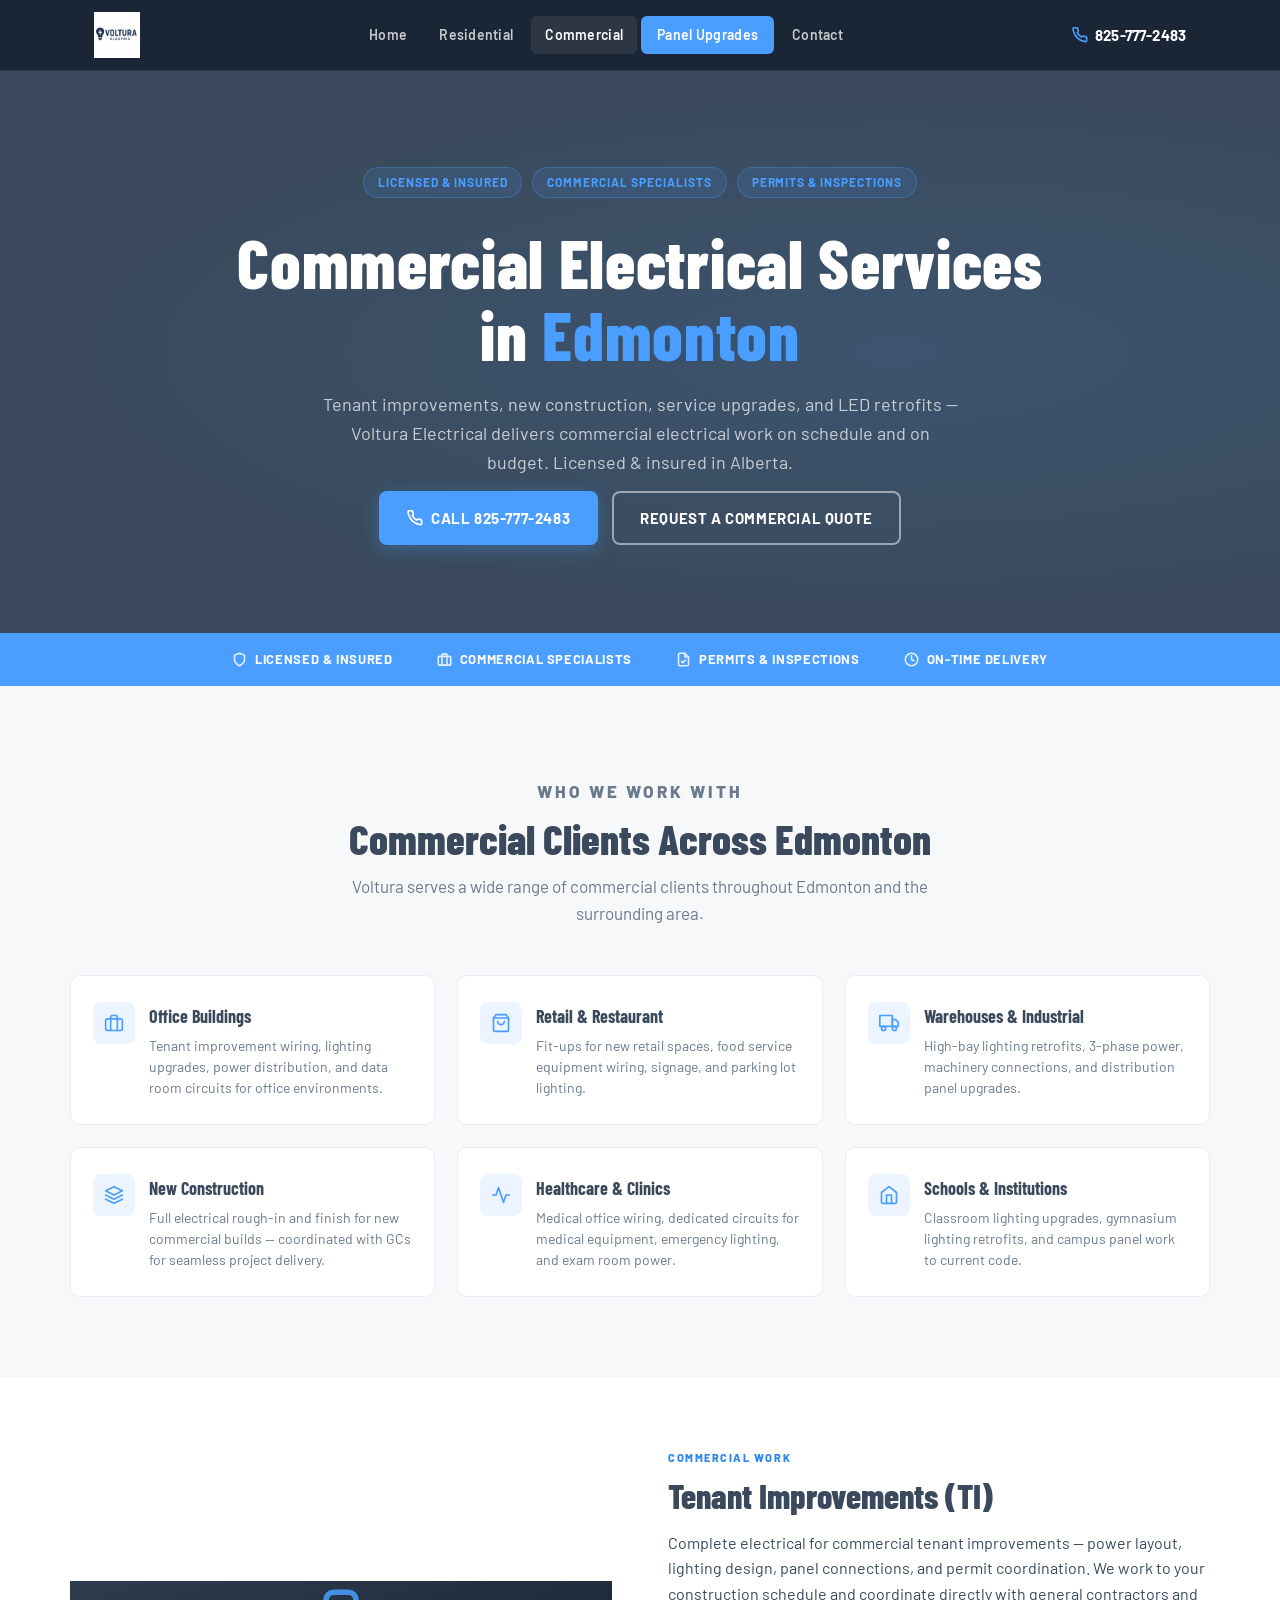
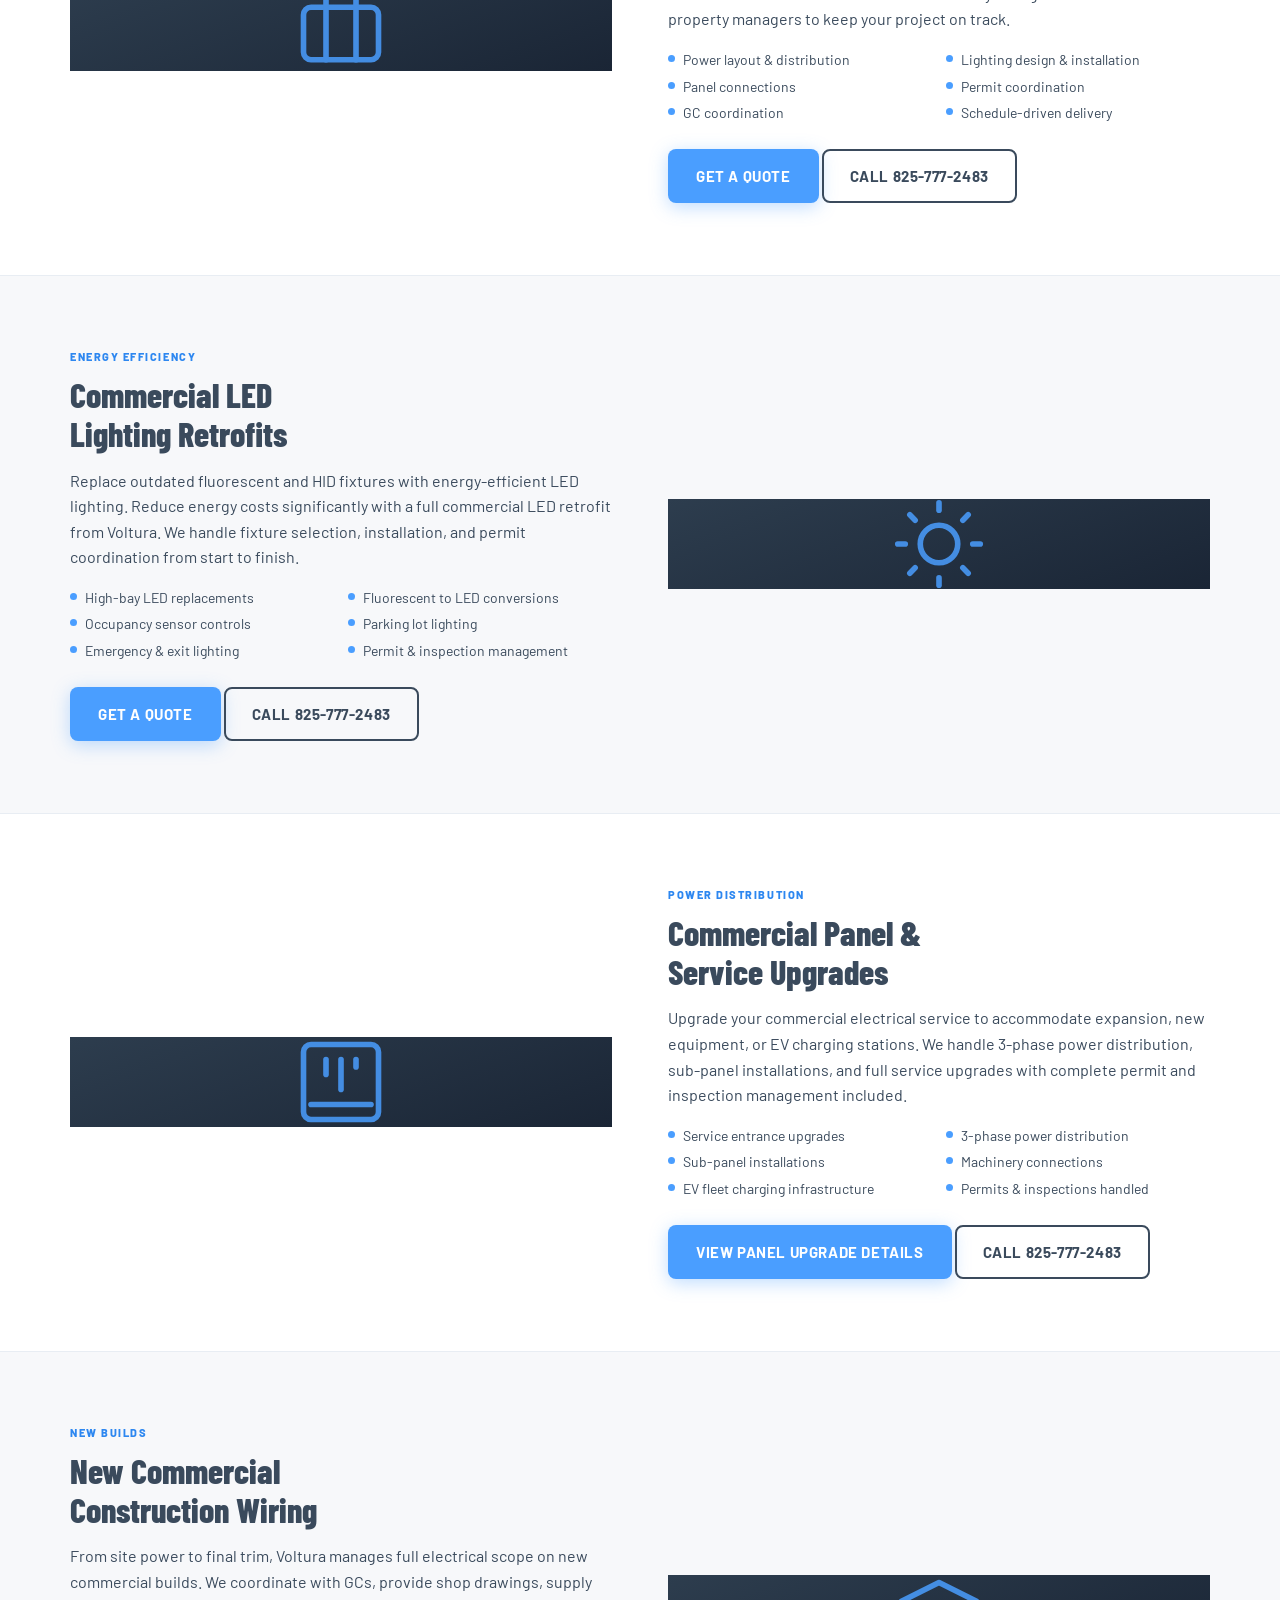
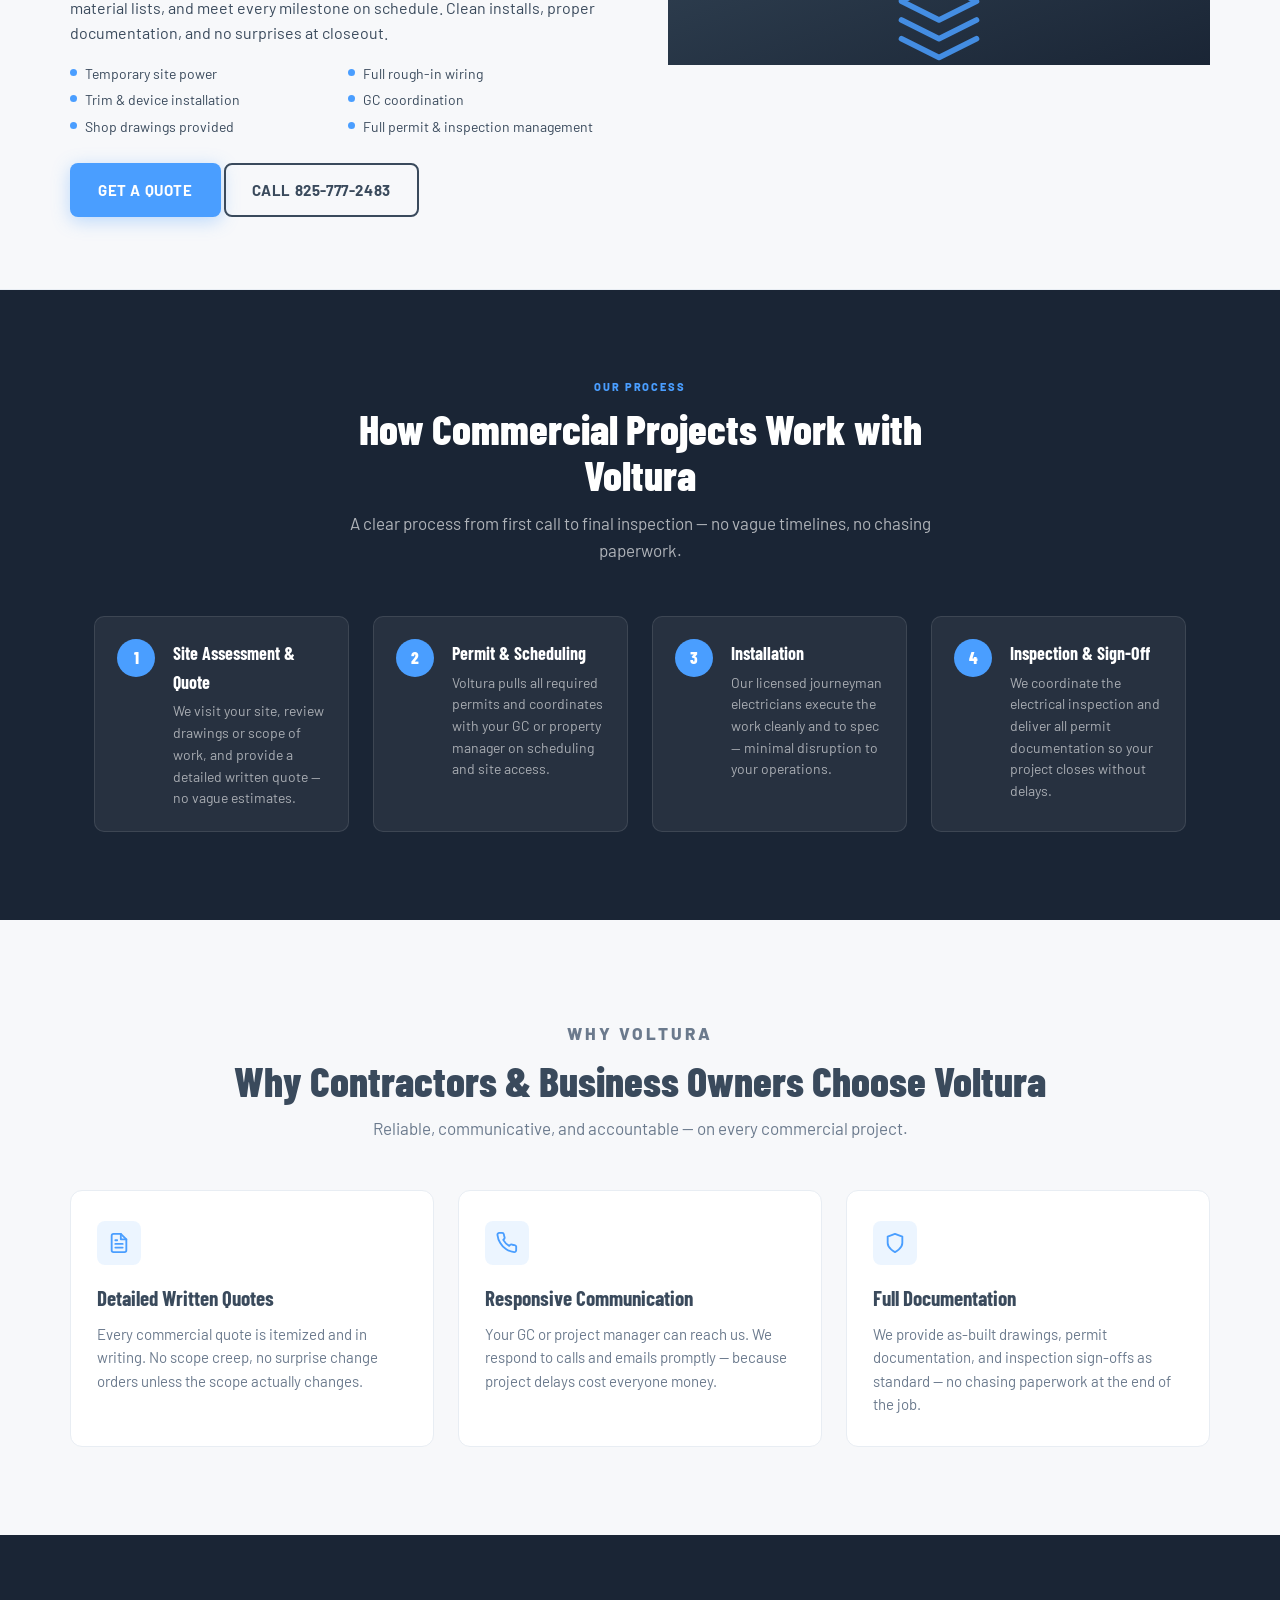
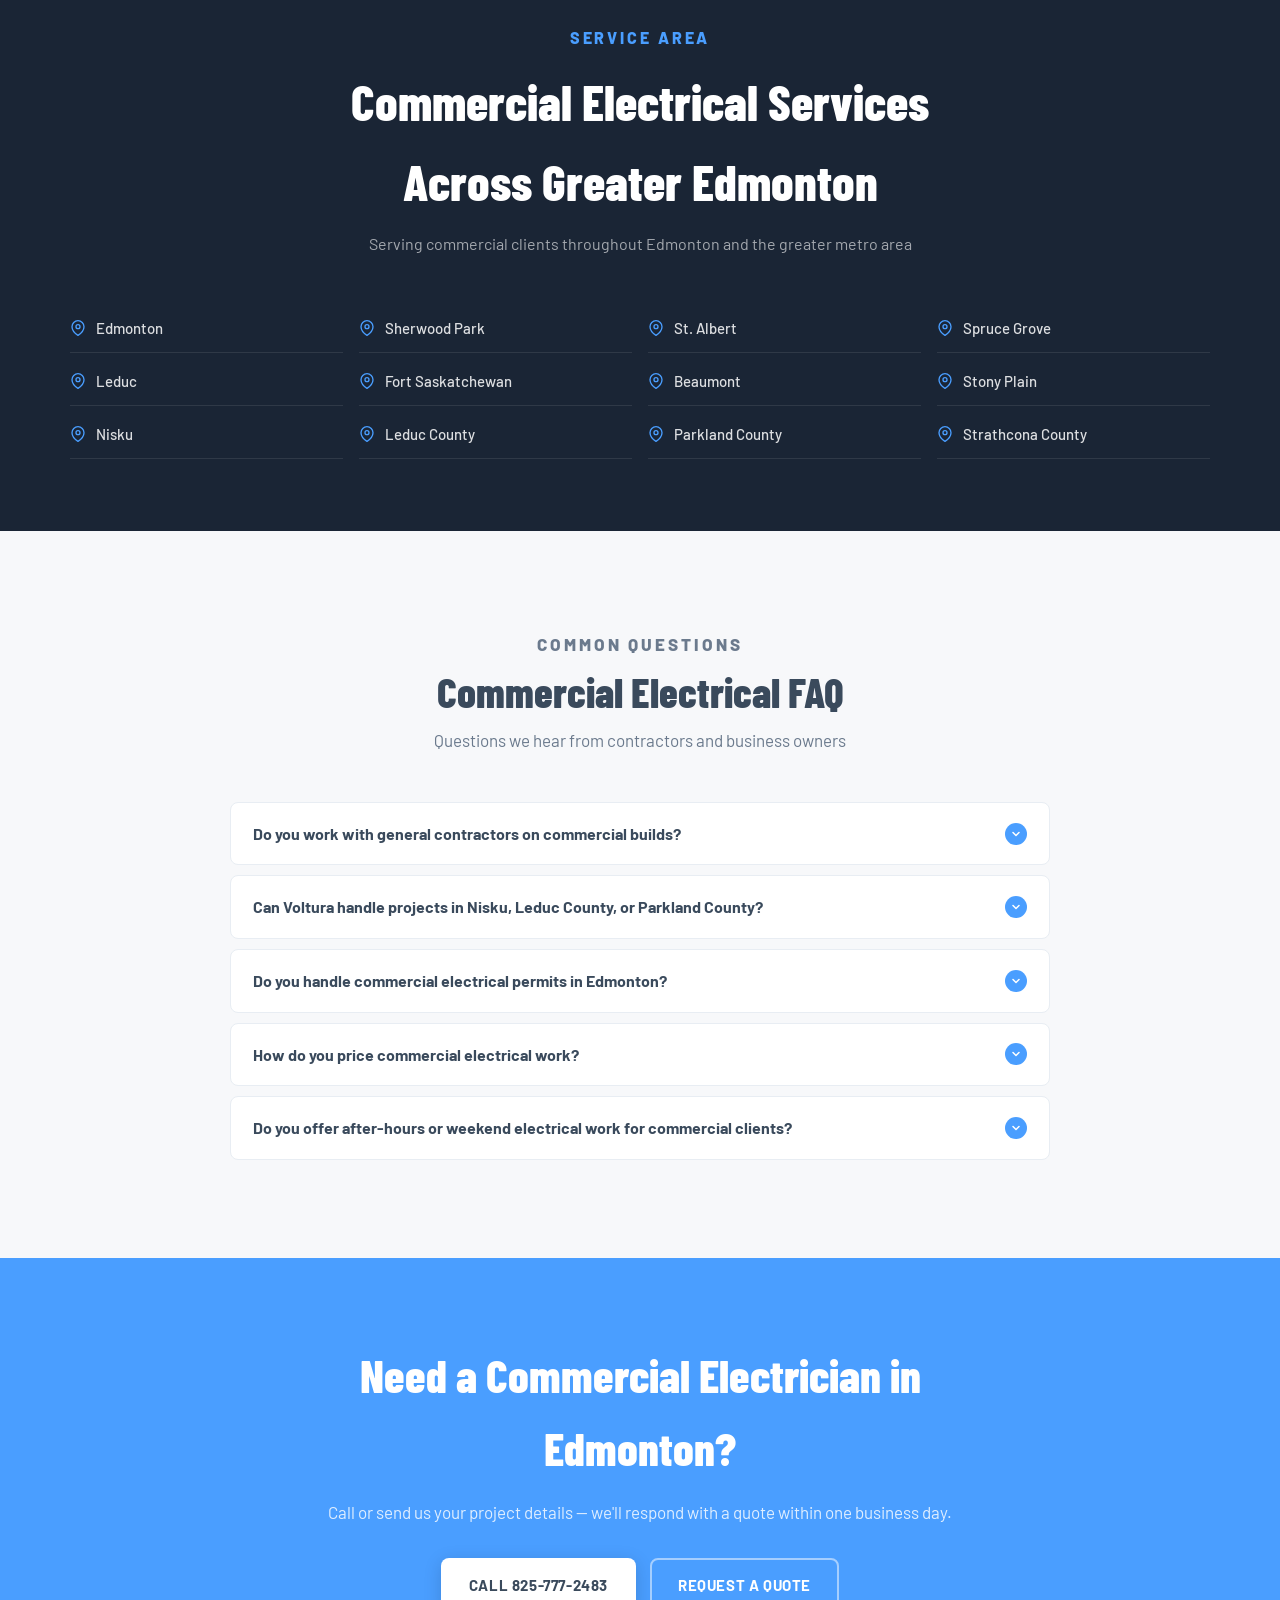
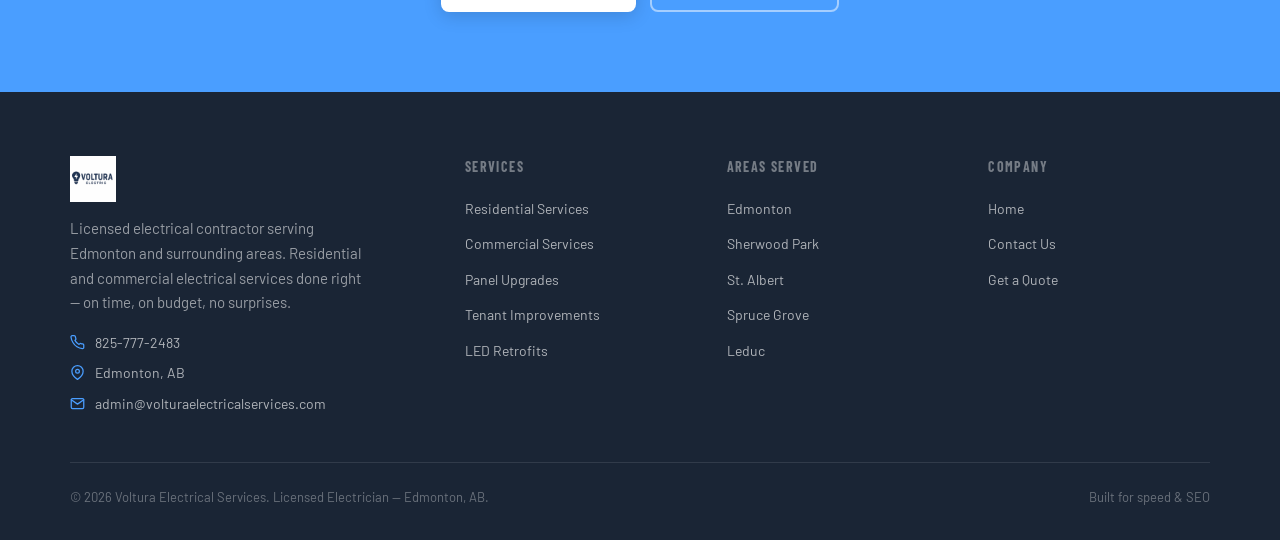
==== commit 99a7f1c6: "Fix FAQ dropdowns, enrich content for SEO, fix panel upgrade footer logo - Replace JS-toggle accordi" ====
--- a/commercial-services/index.html
+++ b/commercial-services/index.html
@@ -396,30 +396,30 @@
       <p>Questions we hear from contractors and business owners</p>
     </div>
 
-    <div class="faq__item">
-      <button class="faq__question" onclick="toggleFaq(this)">Do you work with general contractors on commercial builds?<span class="faq__icon"><svg width="12" height="12" viewBox="0 0 24 24" fill="none" stroke="white" stroke-width="3" stroke-linecap="round" stroke-linejoin="round"><polyline points="6 9 12 15 18 9"/></svg></span></button>
-      <div class="faq__answer">Yes &mdash; we regularly sub-contract on commercial projects and work directly with general contractors. We provide certificates of insurance, coordinate on schedules and site access, pull our own permits, and deliver all required documentation at project close. Give us a call at 825-777-2483 to discuss your project.</div>
-    </div>
-
-    <div class="faq__item">
-      <button class="faq__question" onclick="toggleFaq(this)">Can Voltura handle projects in Nisku, Leduc County, or Parkland County?<span class="faq__icon"><svg width="12" height="12" viewBox="0 0 24 24" fill="none" stroke="white" stroke-width="3" stroke-linecap="round" stroke-linejoin="round"><polyline points="6 9 12 15 18 9"/></svg></span></button>
-      <div class="faq__answer">Yes. Voltura Electrical Services operates throughout Edmonton and the surrounding region, including industrial areas in Nisku, Leduc, Leduc County, Parkland County, and Strathcona County. We're familiar with the permitting and inspection requirements in these jurisdictions.</div>
-    </div>
-
-    <div class="faq__item">
-      <button class="faq__question" onclick="toggleFaq(this)">Do you handle commercial electrical permits in Edmonton?<span class="faq__icon"><svg width="12" height="12" viewBox="0 0 24 24" fill="none" stroke="white" stroke-width="3" stroke-linecap="round" stroke-linejoin="round"><polyline points="6 9 12 15 18 9"/></svg></span></button>
-      <div class="faq__answer">Absolutely. Voltura handles all permit applications with the City of Edmonton or the appropriate authority having jurisdiction. We manage the full inspection process and provide you with all permit documentation upon project completion &mdash; this is standard on every commercial job we take on.</div>
-    </div>
-
-    <div class="faq__item">
-      <button class="faq__question" onclick="toggleFaq(this)">How do you price commercial electrical work?<span class="faq__icon"><svg width="12" height="12" viewBox="0 0 24 24" fill="none" stroke="white" stroke-width="3" stroke-linecap="round" stroke-linejoin="round"><polyline points="6 9 12 15 18 9"/></svg></span></button>
-      <div class="faq__answer">Commercial projects are priced based on scope &mdash; material quantities, labour hours, permit fees, and any equipment rental required. After a site visit, we provide a detailed written quote. For smaller commercial jobs, we can also work on a time-and-material basis if preferred. We're transparent about pricing from day one.</div>
-    </div>
-
-    <div class="faq__item">
-      <button class="faq__question" onclick="toggleFaq(this)">Do you offer after-hours or weekend electrical work for commercial clients?<span class="faq__icon"><svg width="12" height="12" viewBox="0 0 24 24" fill="none" stroke="white" stroke-width="3" stroke-linecap="round" stroke-linejoin="round"><polyline points="6 9 12 15 18 9"/></svg></span></button>
-      <div class="faq__answer">Yes &mdash; for commercial clients who require work completed outside business hours to avoid disrupting operations, we can schedule evening or weekend work. Please mention this requirement when requesting your quote so we can factor it into the schedule and pricing accordingly.</div>
-    </div>
+    <details class="faq__item">
+      <summary class="faq__question">Do you work with general contractors on commercial builds?<span class="faq__icon"><svg width="12" height="12" viewBox="0 0 24 24" fill="none" stroke="white" stroke-width="3" stroke-linecap="round" stroke-linejoin="round"><polyline points="6 9 12 15 18 9"/></svg></span></summary>
+      <div class="faq__answer">Yes &mdash; Voltura regularly sub-contracts on commercial and industrial builds throughout Edmonton and the surrounding region. We provide current certificates of insurance, coordinate directly with your site supervisor on scheduling and access, pull all required electrical permits, and deliver full permit and inspection documentation at project close. Call 825-777-2483 to discuss scope and availability for your project.</div>
+    </details>
+
+    <details class="faq__item">
+      <summary class="faq__question">Can Voltura handle projects in Nisku, Leduc County, or Parkland County?<span class="faq__icon"><svg width="12" height="12" viewBox="0 0 24 24" fill="none" stroke="white" stroke-width="3" stroke-linecap="round" stroke-linejoin="round"><polyline points="6 9 12 15 18 9"/></svg></span></summary>
+      <div class="faq__answer">Yes. Voltura Electrical Services operates throughout the greater Edmonton area including Nisku, Leduc, Leduc County, Parkland County, Strathcona County, Spruce Grove, Stony Plain, Fort Saskatchewan, and Beaumont. We are familiar with the permit and inspection requirements in each of these jurisdictions and work with the appropriate authority having jurisdiction (AHJ) on every project.</div>
+    </details>
+
+    <details class="faq__item">
+      <summary class="faq__question">Do you handle commercial electrical permits in Edmonton?<span class="faq__icon"><svg width="12" height="12" viewBox="0 0 24 24" fill="none" stroke="white" stroke-width="3" stroke-linecap="round" stroke-linejoin="round"><polyline points="6 9 12 15 18 9"/></svg></span></summary>
+      <div class="faq__answer">Yes &mdash; Voltura handles all electrical permit applications with the City of Edmonton Safety Codes or the applicable AHJ for every commercial project. We manage the scheduling of required inspections throughout the project and provide you with all permit records and inspection certificates at completion. Permit management is included as a standard part of every commercial job &mdash; never an add-on.</div>
+    </details>
+
+    <details class="faq__item">
+      <summary class="faq__question">How do you price commercial electrical work?<span class="faq__icon"><svg width="12" height="12" viewBox="0 0 24 24" fill="none" stroke="white" stroke-width="3" stroke-linecap="round" stroke-linejoin="round"><polyline points="6 9 12 15 18 9"/></svg></span></summary>
+      <div class="faq__answer">Commercial electrical projects are quoted based on full scope: material takeoffs, labour hours, permit and inspection fees, equipment rental if required, and waste disposal. After an initial site visit and review of drawings or scope documents, we provide a detailed written quote. For smaller commercial service calls or tenant improvement work, time-and-material pricing is available. We are transparent about costs from day one &mdash; no change orders without your approval.</div>
+    </details>
+
+    <details class="faq__item">
+      <summary class="faq__question">Do you offer after-hours or weekend electrical work for commercial clients?<span class="faq__icon"><svg width="12" height="12" viewBox="0 0 24 24" fill="none" stroke="white" stroke-width="3" stroke-linecap="round" stroke-linejoin="round"><polyline points="6 9 12 15 18 9"/></svg></span></summary>
+      <div class="faq__answer">Yes &mdash; Voltura can schedule evening and weekend shifts for commercial clients who need work done outside regular business hours to avoid disrupting operations. This is common for restaurant renovations, retail fit-outs, and office buildings that need electrical upgrades without downtime during business hours. Mention your scheduling requirement when requesting a quote and we will accommodate it in our planning.</div>
+    </details>
 
   </div>
 </section>
@@ -496,9 +496,6 @@
   </div>
 </footer>
 
-<script>
-function toggleFaq(btn){const a=btn.nextElementSibling;const o=a.classList.contains('open');document.querySelectorAll('.faq__answer').forEach(x=>x.classList.remove('open'));document.querySelectorAll('.faq__question').forEach(x=>x.classList.remove('open'));if(!o){a.classList.add('open');btn.classList.add('open');}}
-</script>
 <script src="/js/nav.js"></script>
 </body>
 </html>
--- a/css/style.css
+++ b/css/style.css
@@ -1240,13 +1240,11 @@
 }
 
 
-.faq__question.open .faq__icon { transform: rotate(180deg); }
-
-
-.faq__answer { display: none; padding: 0 22px 18px; font-size: 15px; color: #3a4a5c; line-height: 1.65; }
-
-
-.faq__answer.open { display: block; }
+.faq__item[open] .faq__icon { transform: rotate(180deg); }
+.faq__item > summary { list-style: none; }
+.faq__item > summary::-webkit-details-marker { display: none; }
+
+.faq__answer { padding: 0 22px 18px; font-size: 15px; color: #3a4a5c; line-height: 1.65; }
 
 
 
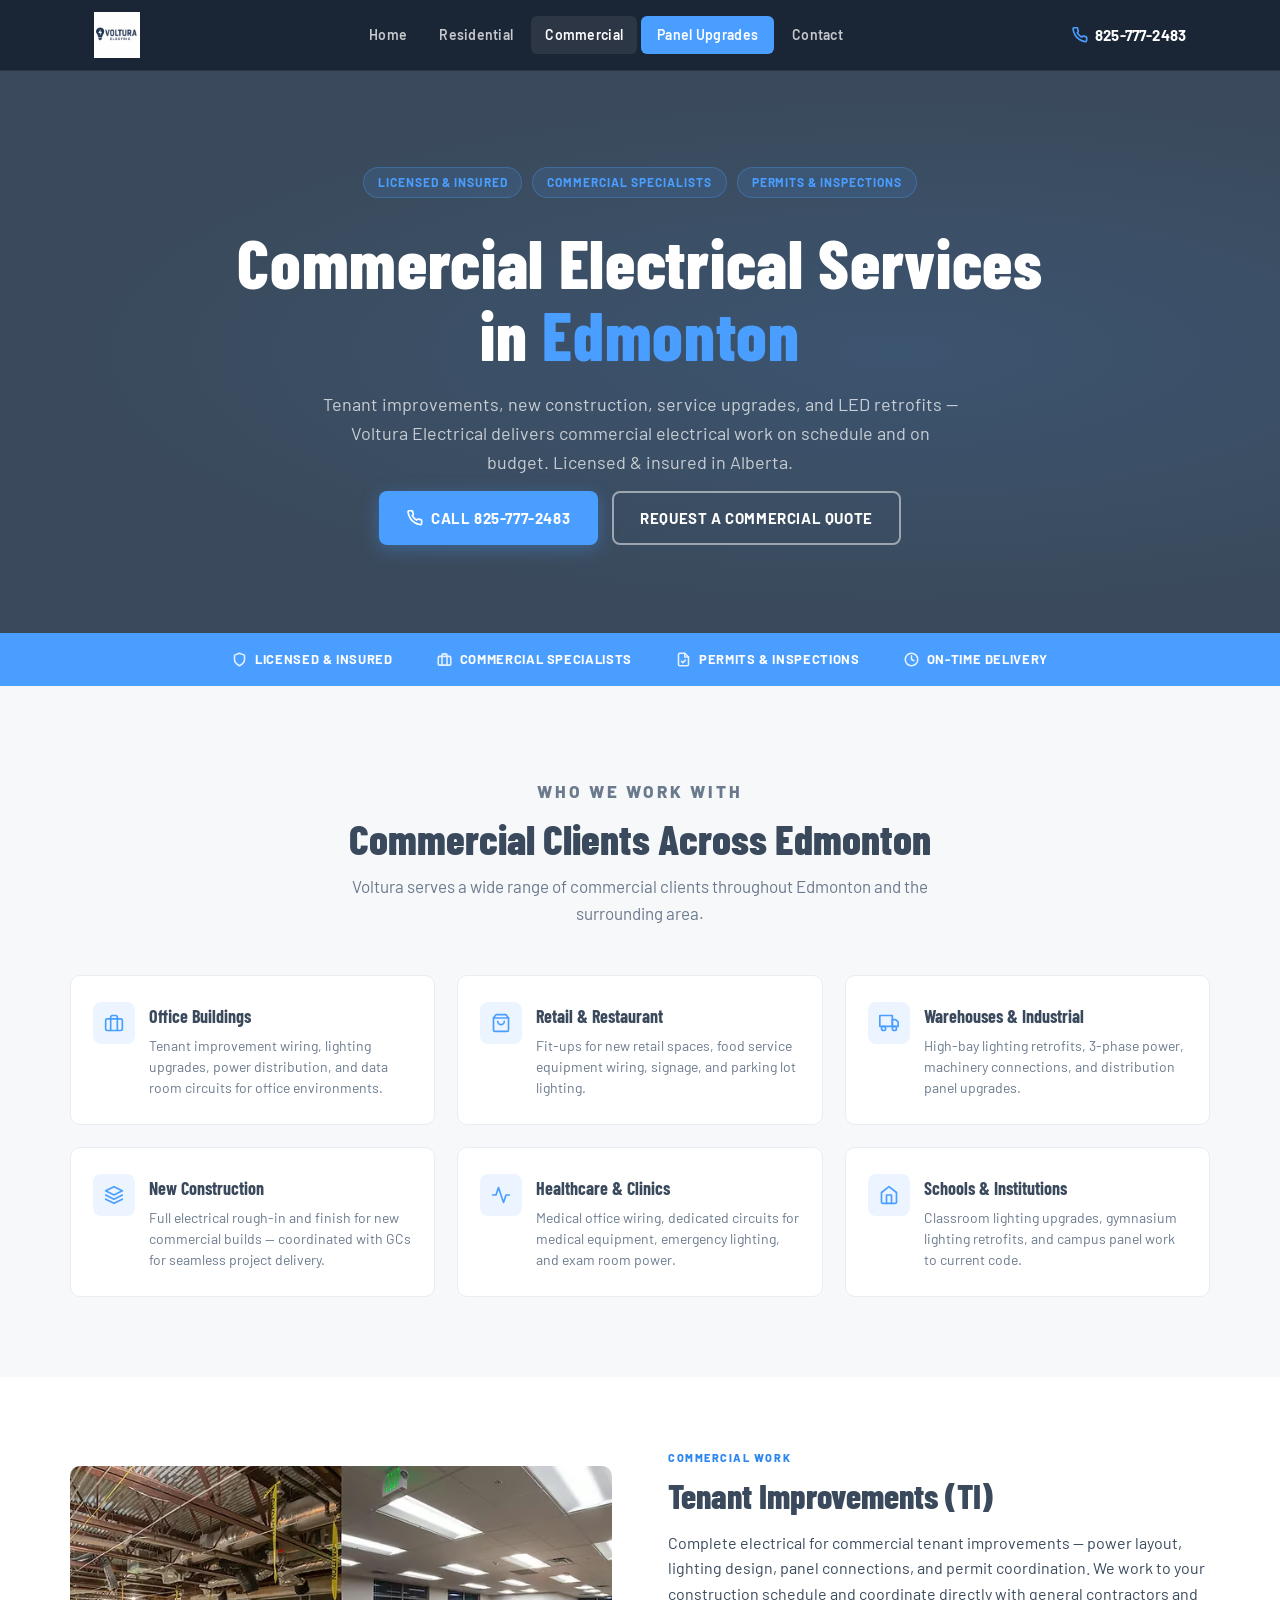
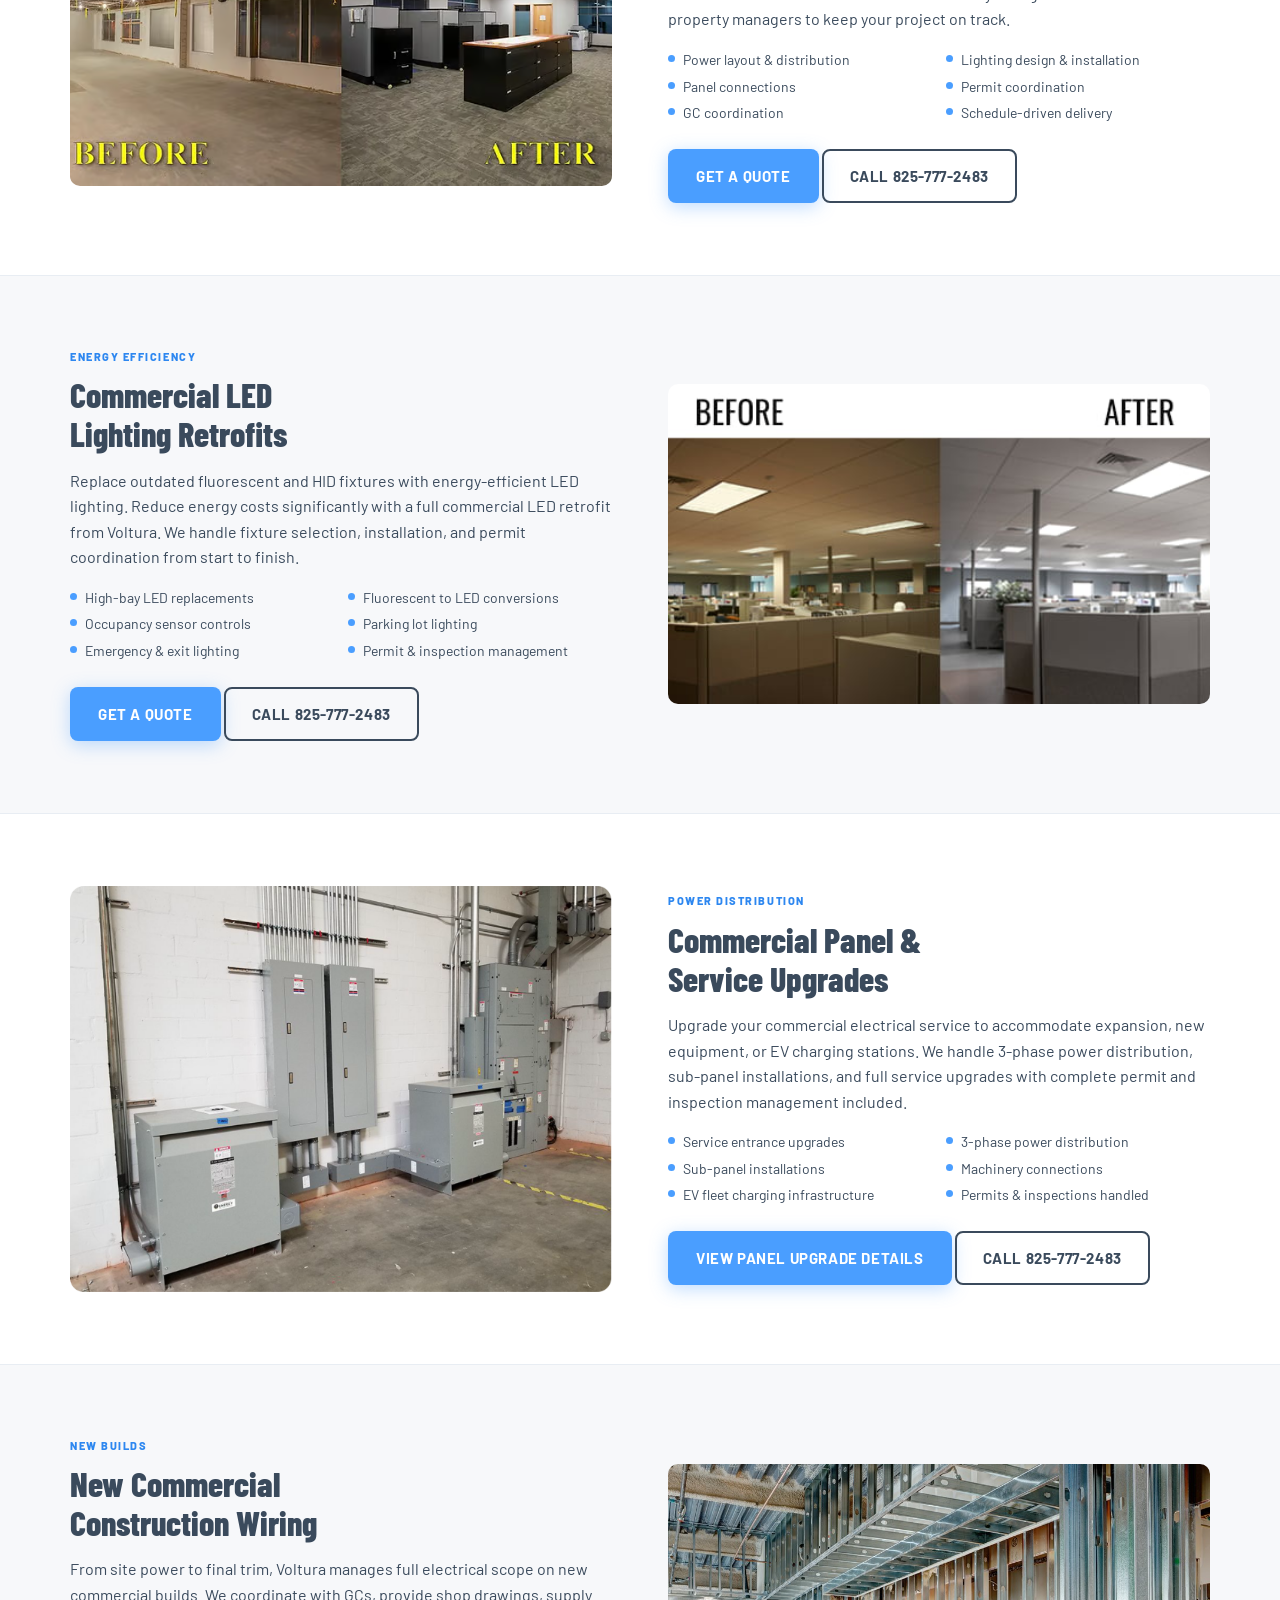
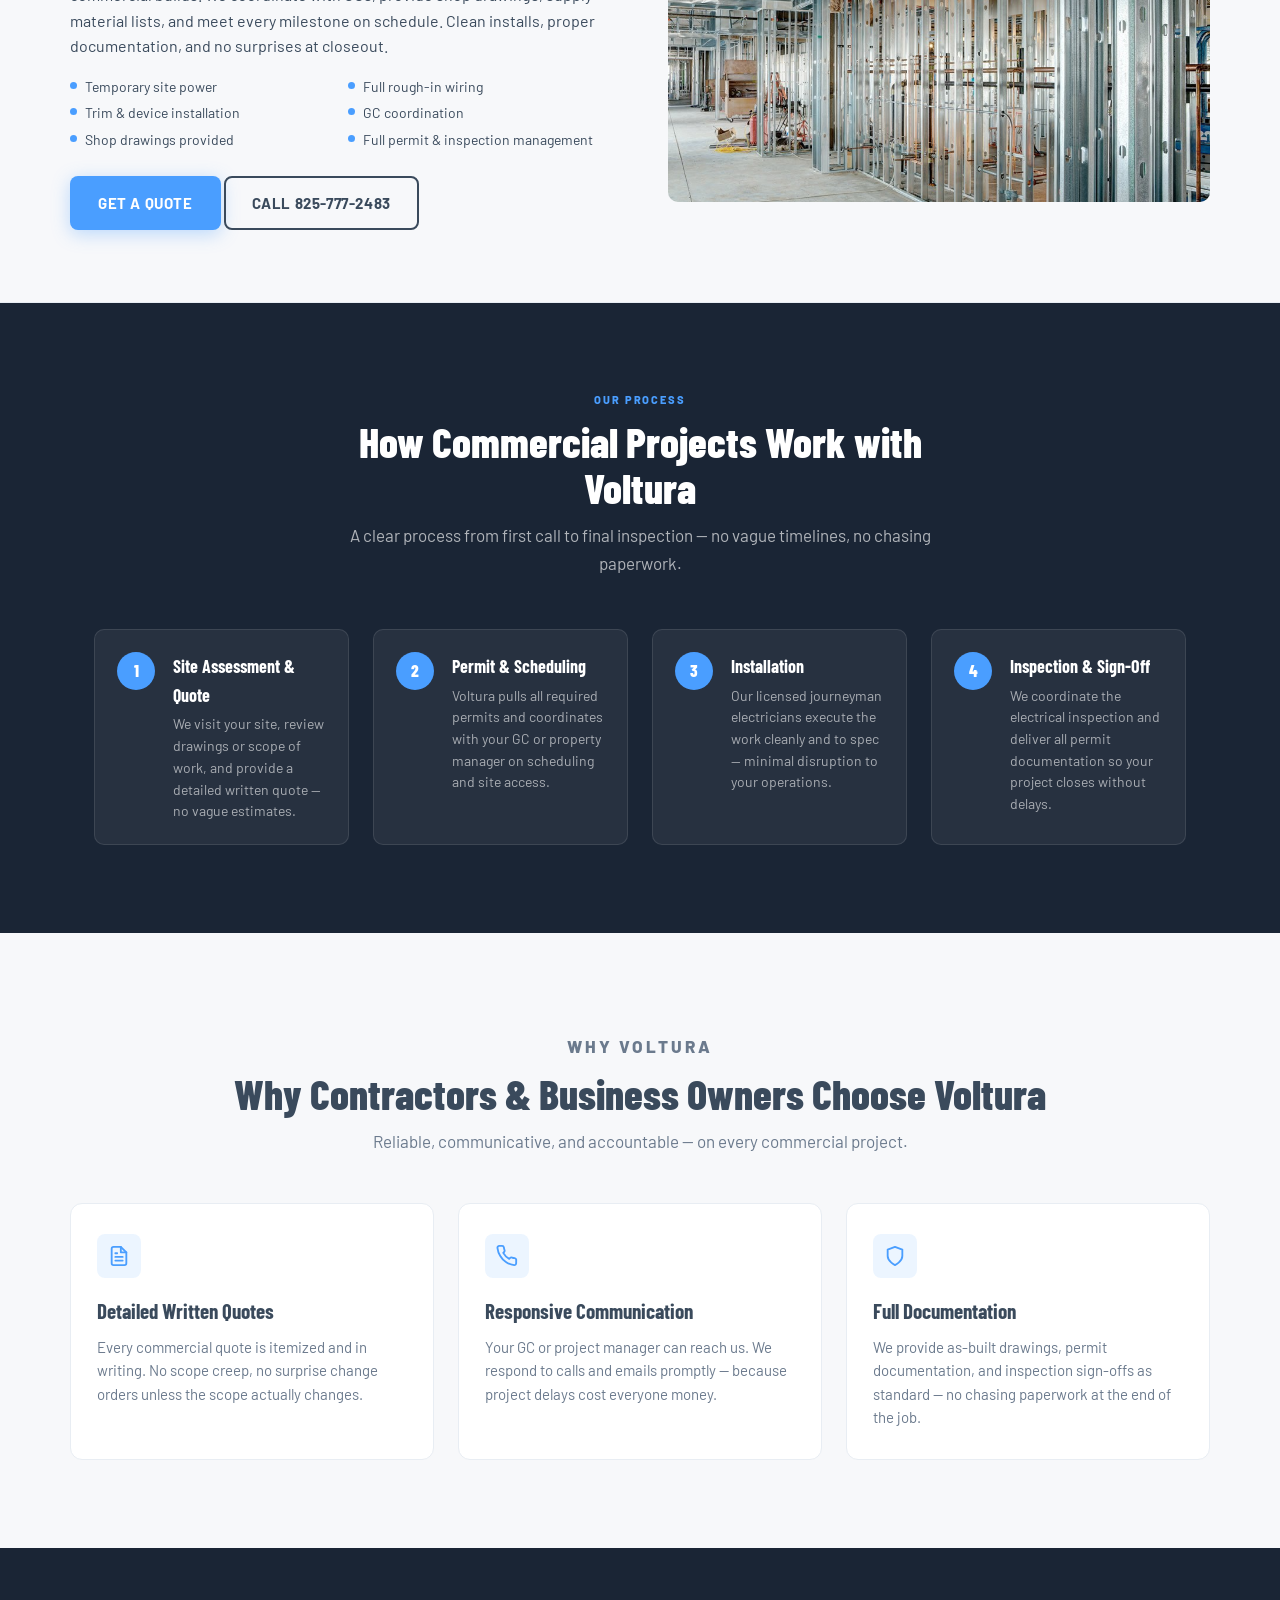
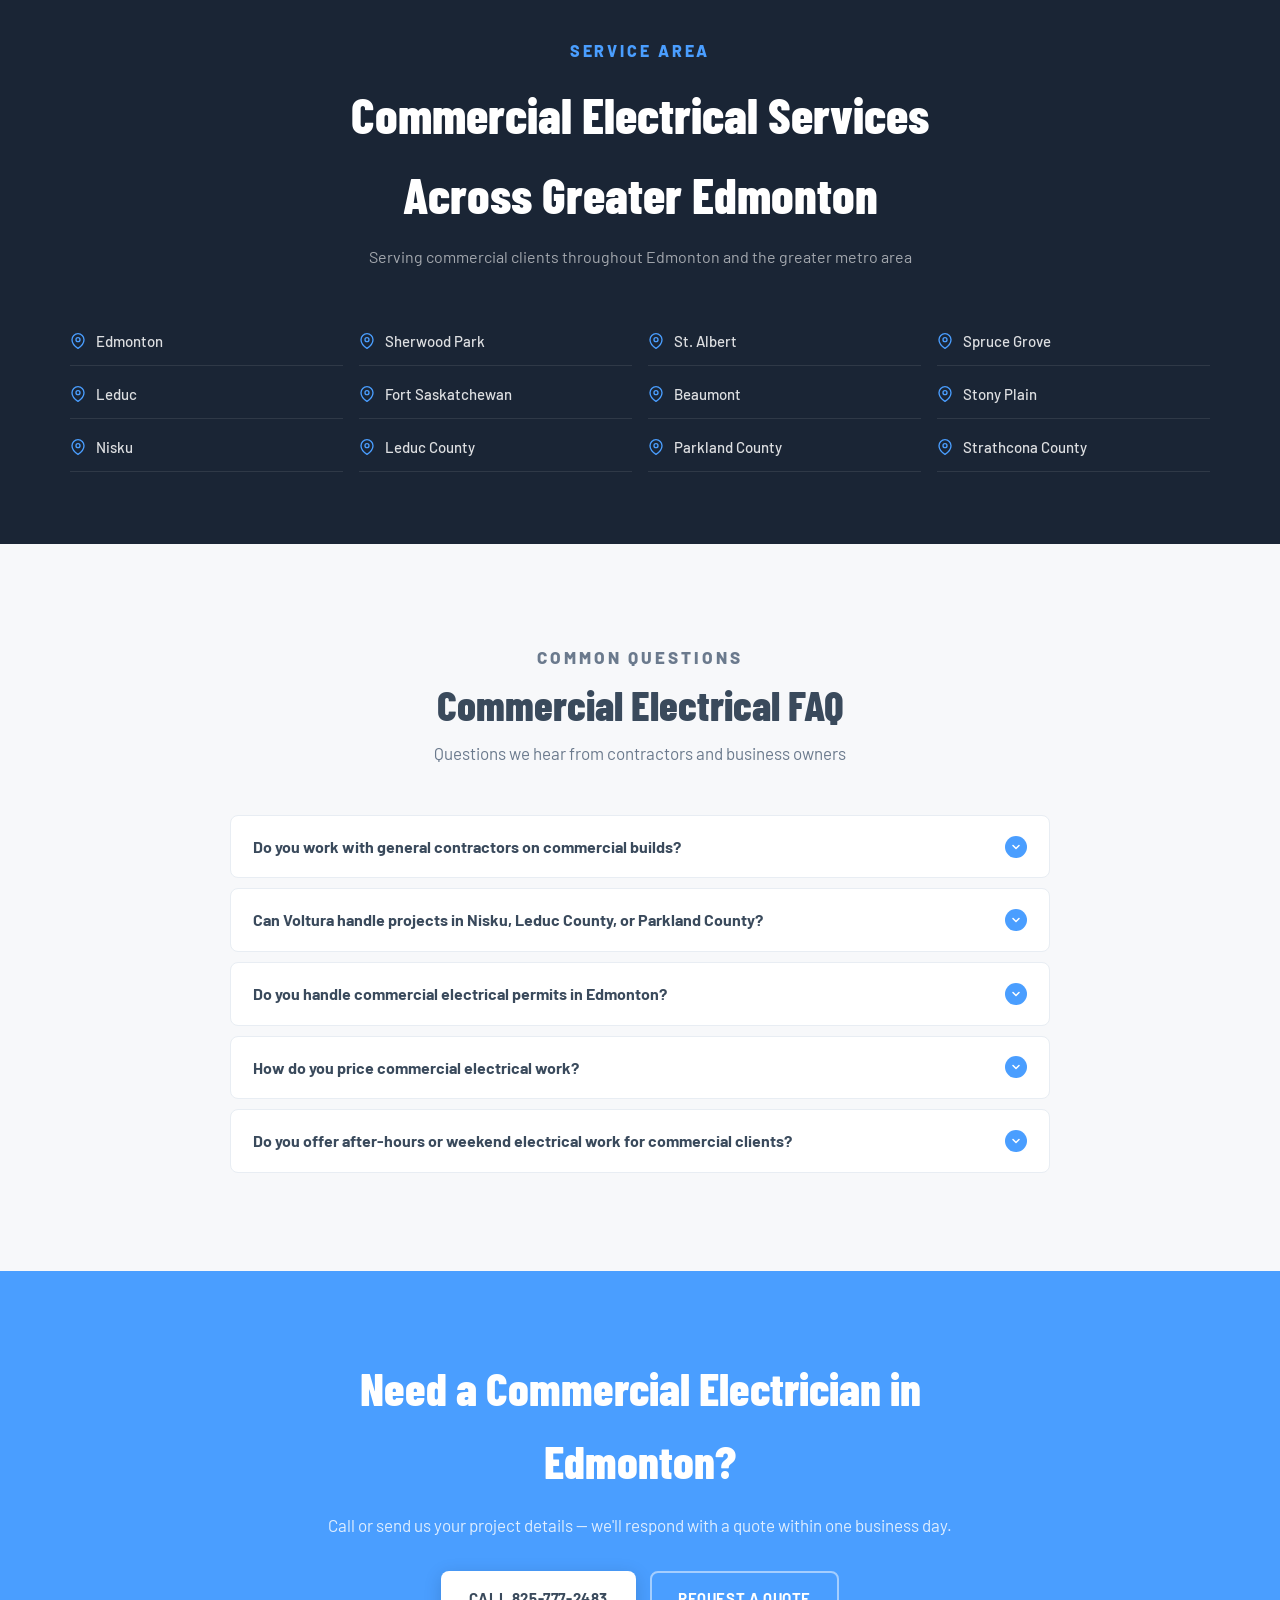
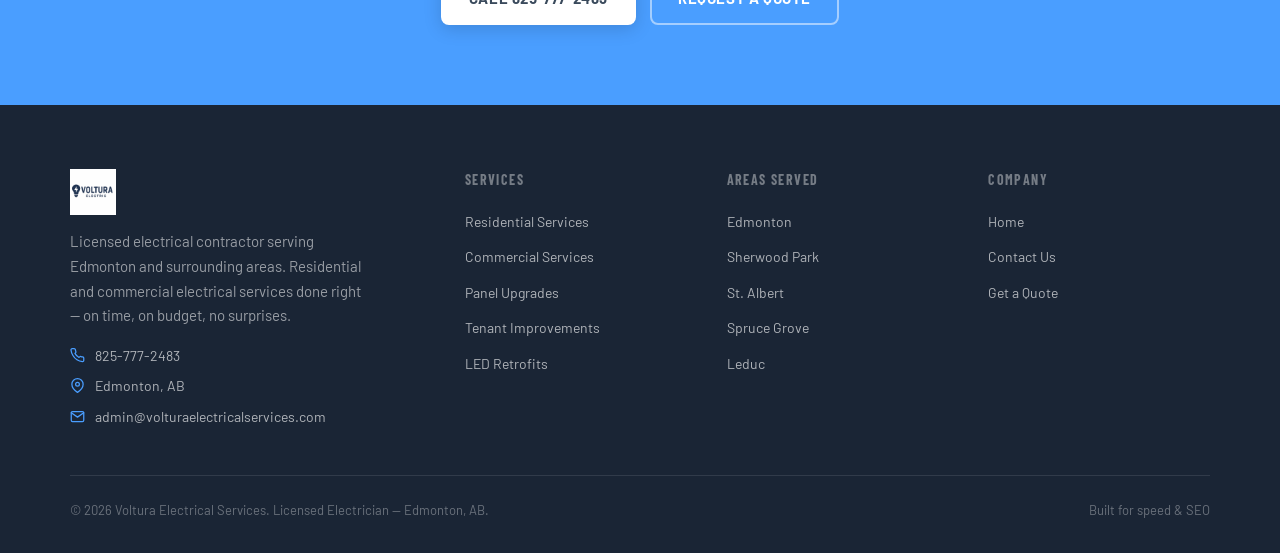
==== commit 83046229: "Add real photos to commercial service blocks - Add 4 commercial images: tenant improvements, LED ret" ====
--- a/commercial-services/index.html
+++ b/commercial-services/index.html
@@ -184,8 +184,8 @@
   <!-- 1: Tenant Improvements -->
   <div class="service-block" id="tenant-improvement">
     <div class="service-block__inner">
-      <div class="service-block__icon-col" style="background:linear-gradient(160deg,#2d3d4e 0%,#1a2535 100%);display:flex;align-items:center;justify-content:center;">
-        <svg width="90" height="90" viewBox="0 0 24 24" fill="none" stroke="#4a9eff" stroke-width="1.5" stroke-linecap="round" stroke-linejoin="round" opacity="0.85"><rect x="2" y="7" width="20" height="14" rx="2"/><path d="M16 21V5a2 2 0 0 0-2-2h-4a2 2 0 0 0-2 2v16"/></svg>
+      <div class="service-block__icon-col">
+        <img src="/images/tenant-improvements.avif" alt="Commercial tenant improvement electrical work Edmonton" style="width:100%;height:100%;object-fit:cover;display:block;">
       </div>
       <div class="service-block__content">
         <p class="service-block__eyebrow">Commercial Work</p>
@@ -210,8 +210,8 @@
   <!-- 2: LED Retrofits -->
   <div class="service-block" id="led-retrofit">
     <div class="service-block__inner">
-      <div class="service-block__icon-col" style="background:linear-gradient(160deg,#2d3d4e 0%,#1a2535 100%);display:flex;align-items:center;justify-content:center;">
-        <svg width="90" height="90" viewBox="0 0 24 24" fill="none" stroke="#4a9eff" stroke-width="1.5" stroke-linecap="round" stroke-linejoin="round" opacity="0.85"><circle cx="12" cy="12" r="5"/><line x1="12" y1="1" x2="12" y2="3"/><line x1="12" y1="21" x2="12" y2="23"/><line x1="4.22" y1="4.22" x2="5.64" y2="5.64"/><line x1="18.36" y1="18.36" x2="19.78" y2="19.78"/><line x1="1" y1="12" x2="3" y2="12"/><line x1="21" y1="12" x2="23" y2="12"/><line x1="4.22" y1="19.78" x2="5.64" y2="18.36"/><line x1="18.36" y1="5.64" x2="19.78" y2="4.22"/></svg>
+      <div class="service-block__icon-col">
+        <img src="/images/commercial-led-retrofits.jpg" alt="Commercial LED lighting retrofit Edmonton" style="width:100%;height:100%;object-fit:cover;display:block;">
       </div>
       <div class="service-block__content">
         <p class="service-block__eyebrow">Energy Efficiency</p>
@@ -236,8 +236,8 @@
   <!-- 3: Panel & Service Upgrades -->
   <div class="service-block" id="commercial-panel">
     <div class="service-block__inner">
-      <div class="service-block__icon-col" style="background:linear-gradient(160deg,#2d3d4e 0%,#1a2535 100%);display:flex;align-items:center;justify-content:center;">
-        <svg width="90" height="90" viewBox="0 0 24 24" fill="none" stroke="#4a9eff" stroke-width="1.5" stroke-linecap="round" stroke-linejoin="round" opacity="0.85"><rect x="2" y="2" width="20" height="20" rx="2"/><line x1="8" y1="6" x2="8" y2="10"/><line x1="12" y1="6" x2="12" y2="14"/><line x1="16" y1="6" x2="16" y2="8"/><line x1="4" y1="18" x2="20" y2="18"/></svg>
+      <div class="service-block__icon-col">
+        <img src="/images/commercial-panel-upgrades.webp" alt="Commercial electrical panel upgrade Edmonton" style="width:100%;height:100%;object-fit:cover;display:block;">
       </div>
       <div class="service-block__content">
         <p class="service-block__eyebrow">Power Distribution</p>
@@ -262,8 +262,8 @@
   <!-- 4: New Construction -->
   <div class="service-block" id="new-construction">
     <div class="service-block__inner">
-      <div class="service-block__icon-col" style="background:linear-gradient(160deg,#2d3d4e 0%,#1a2535 100%);display:flex;align-items:center;justify-content:center;">
-        <svg width="90" height="90" viewBox="0 0 24 24" fill="none" stroke="#4a9eff" stroke-width="1.5" stroke-linecap="round" stroke-linejoin="round" opacity="0.85"><polygon points="12 2 2 7 12 12 22 7 12 2"/><polyline points="2 17 12 22 22 17"/><polyline points="2 12 12 17 22 12"/></svg>
+      <div class="service-block__icon-col">
+        <img src="/images/new-commercial-construction.jpg" alt="New commercial construction electrical wiring Edmonton" style="width:100%;height:100%;object-fit:cover;display:block;">
       </div>
       <div class="service-block__content">
         <p class="service-block__eyebrow">New Builds</p>
--- a/css/style.css
+++ b/css/style.css
@@ -1527,9 +1527,9 @@
 
 
 .service-block__img { border-radius: 10px; min-height: 320px; background: var(--light); overflow: hidden; }
-
-
 .service-block__img img { width: 100%; height: 100%; object-fit: cover; min-height: 320px; }
+.service-block__icon-col { border-radius: 10px; overflow: hidden; min-height: 320px; }
+.service-block__icon-col img { width: 100%; height: 100%; object-fit: cover; display: block; min-height: 320px; }
 
 
 
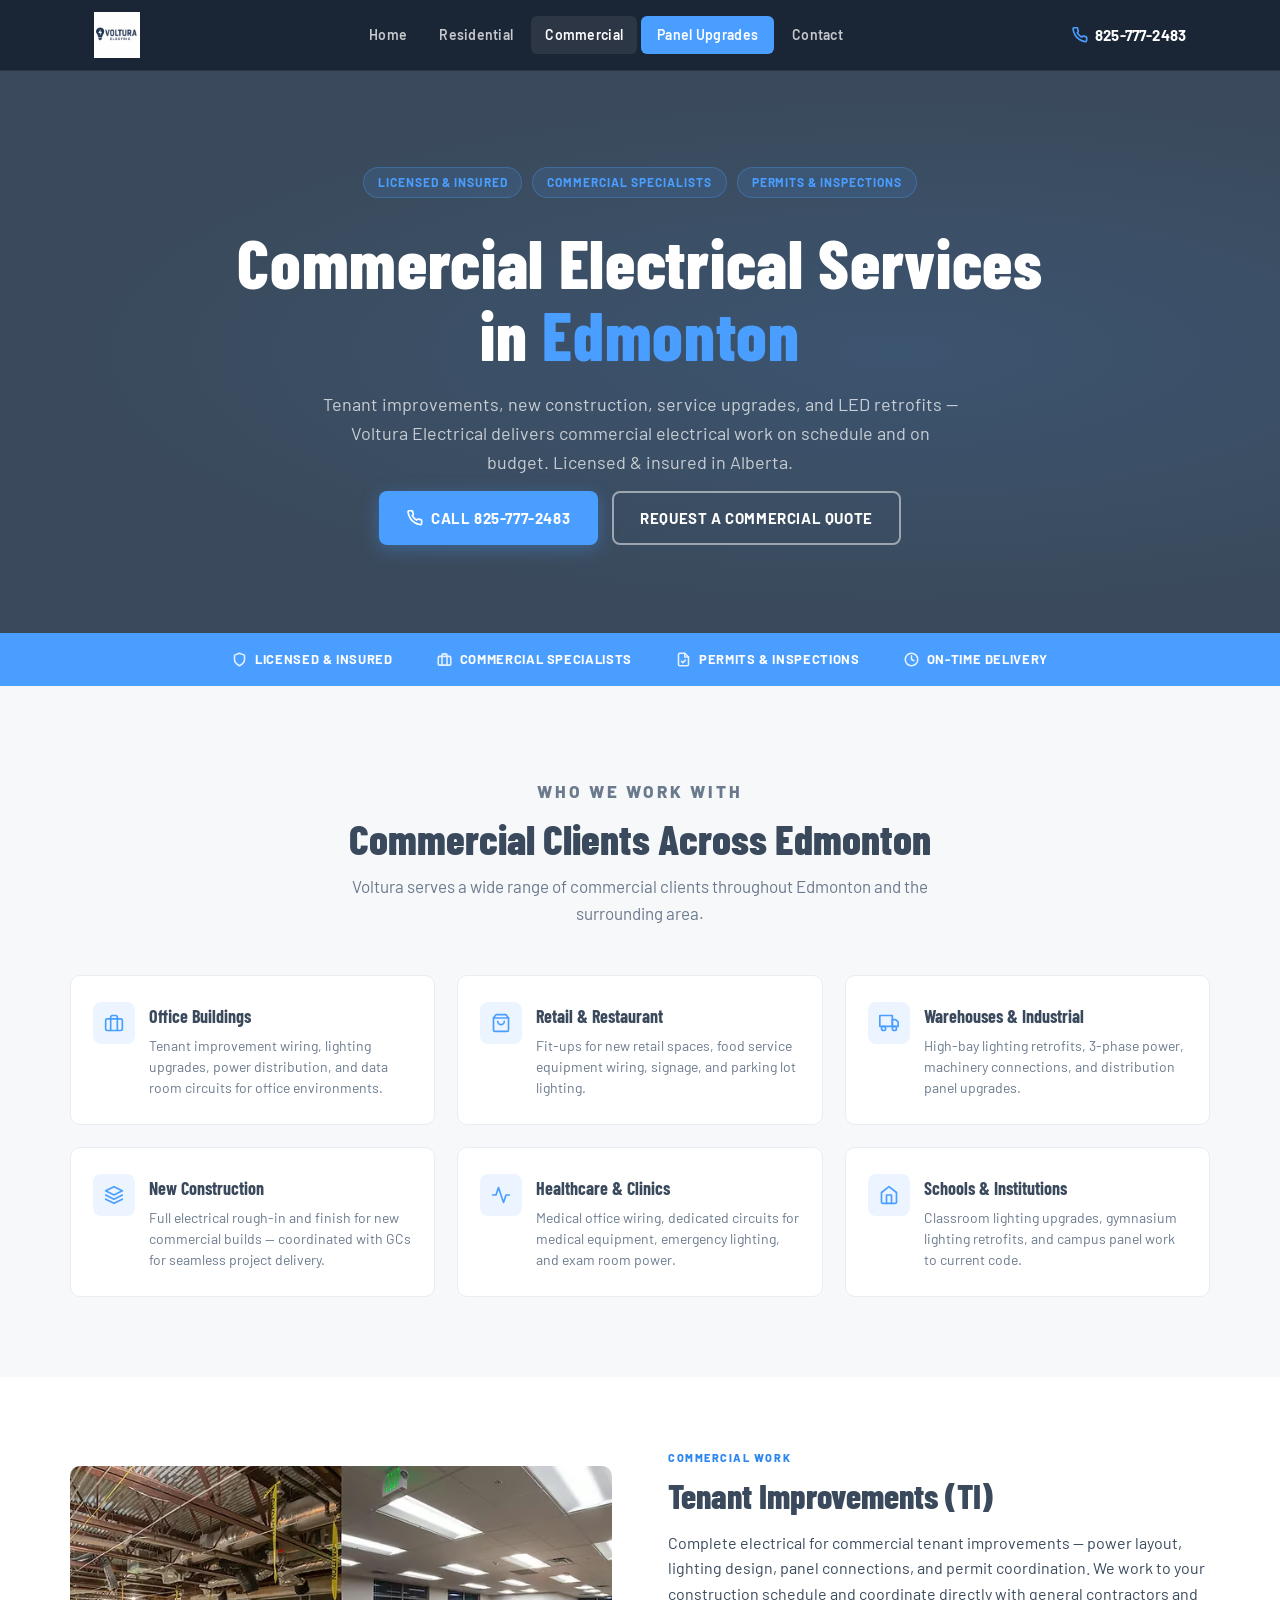
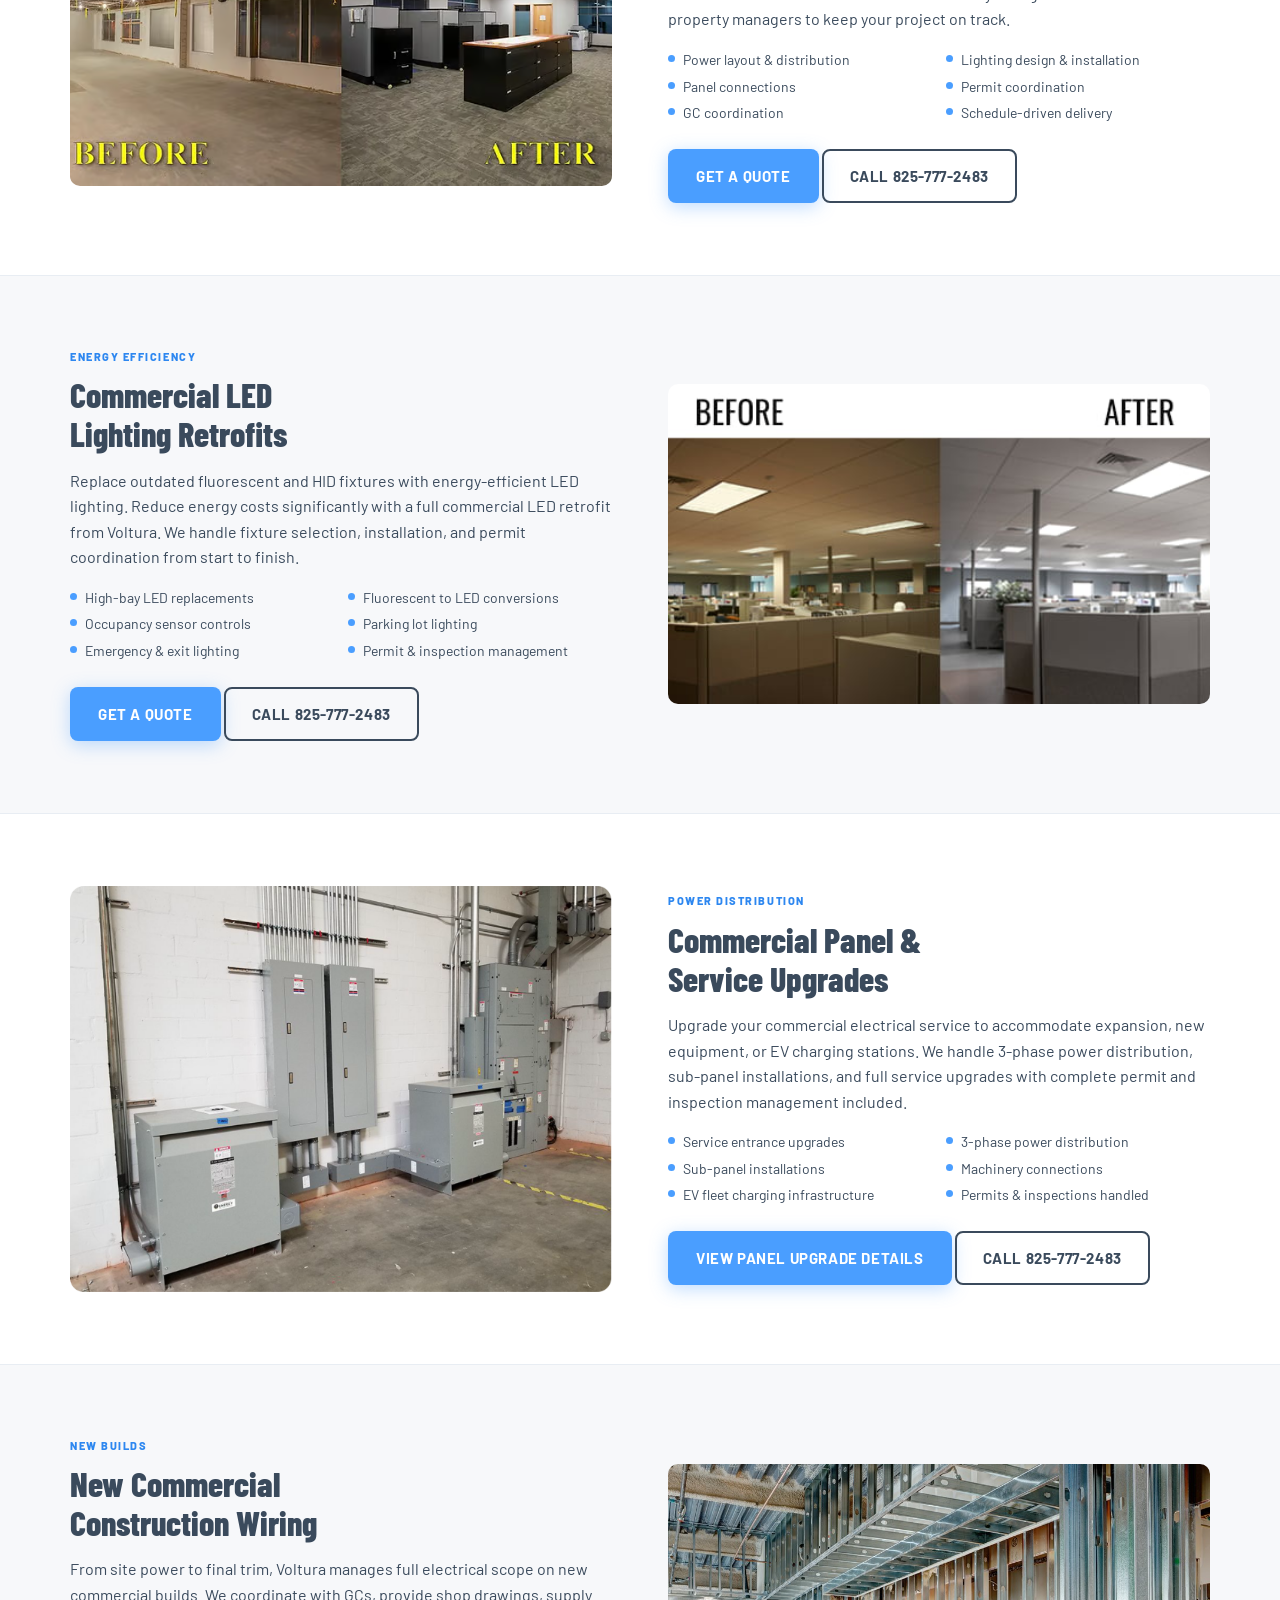
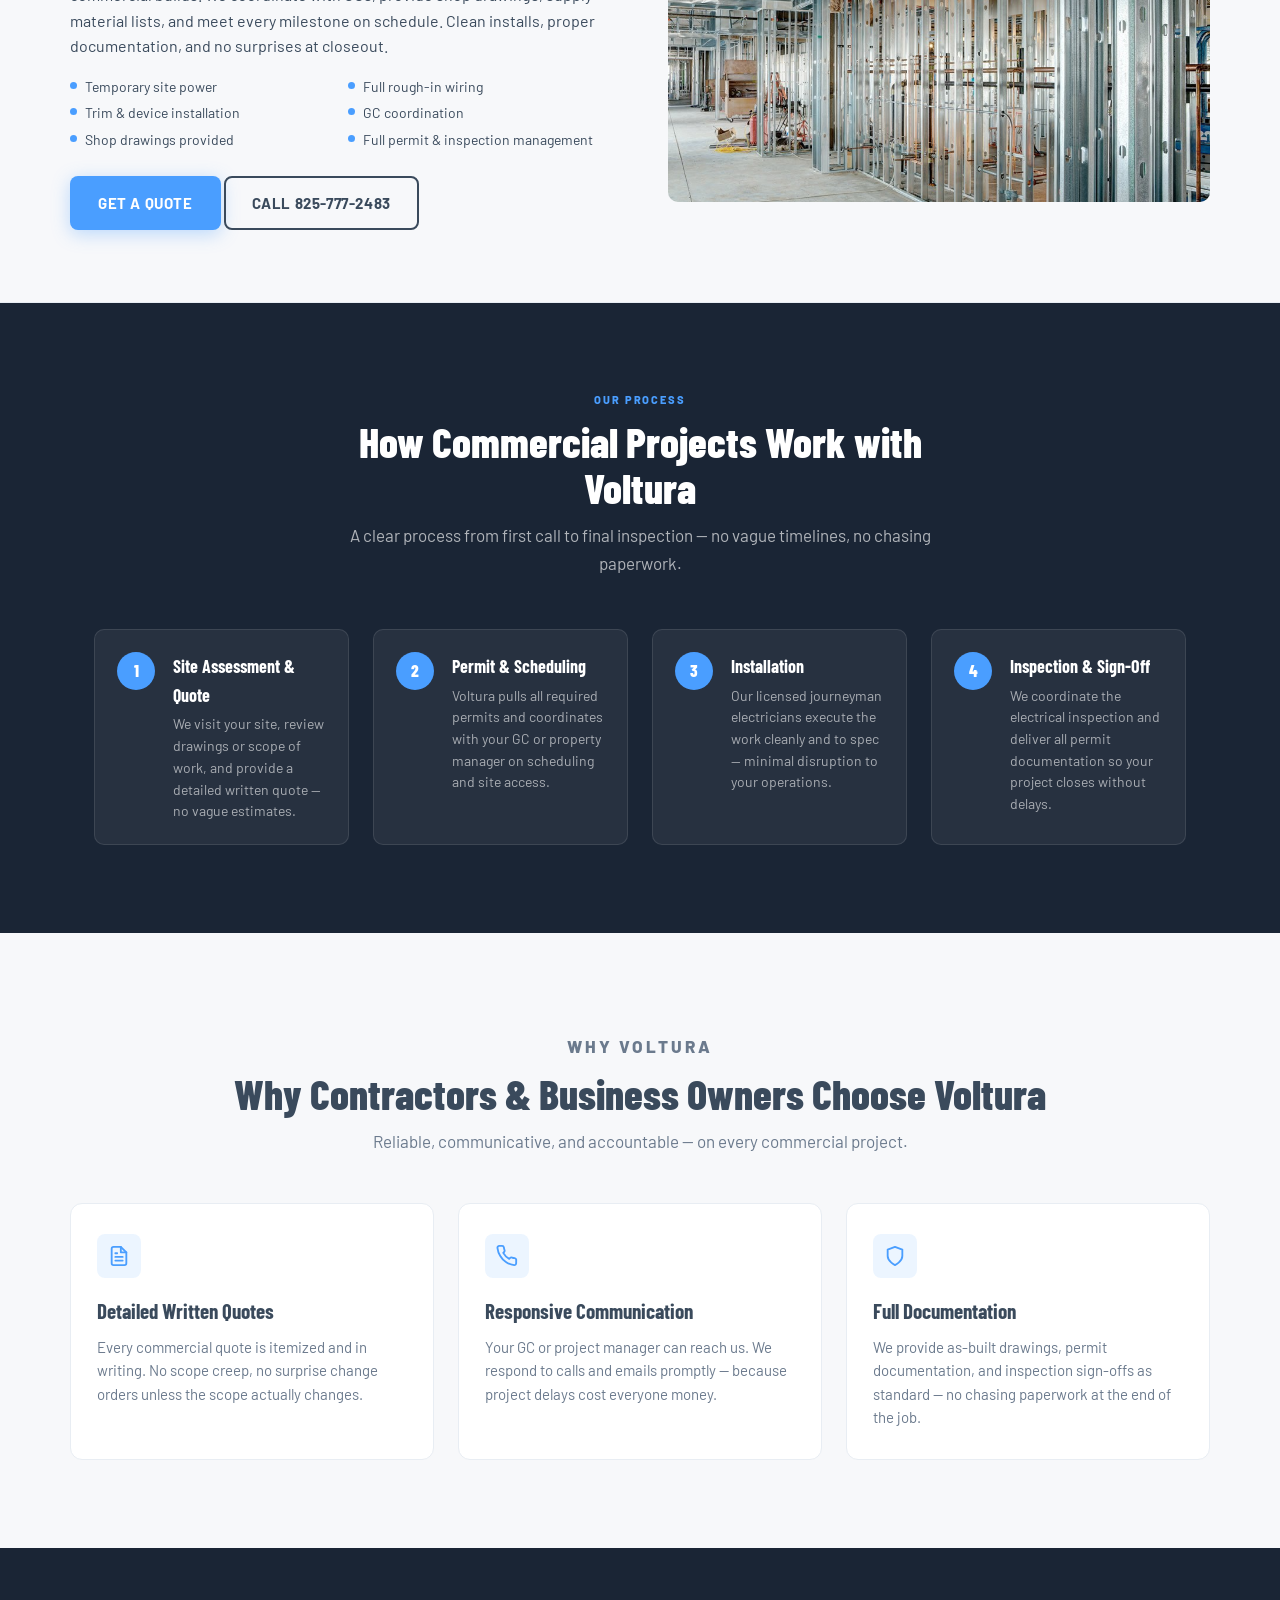
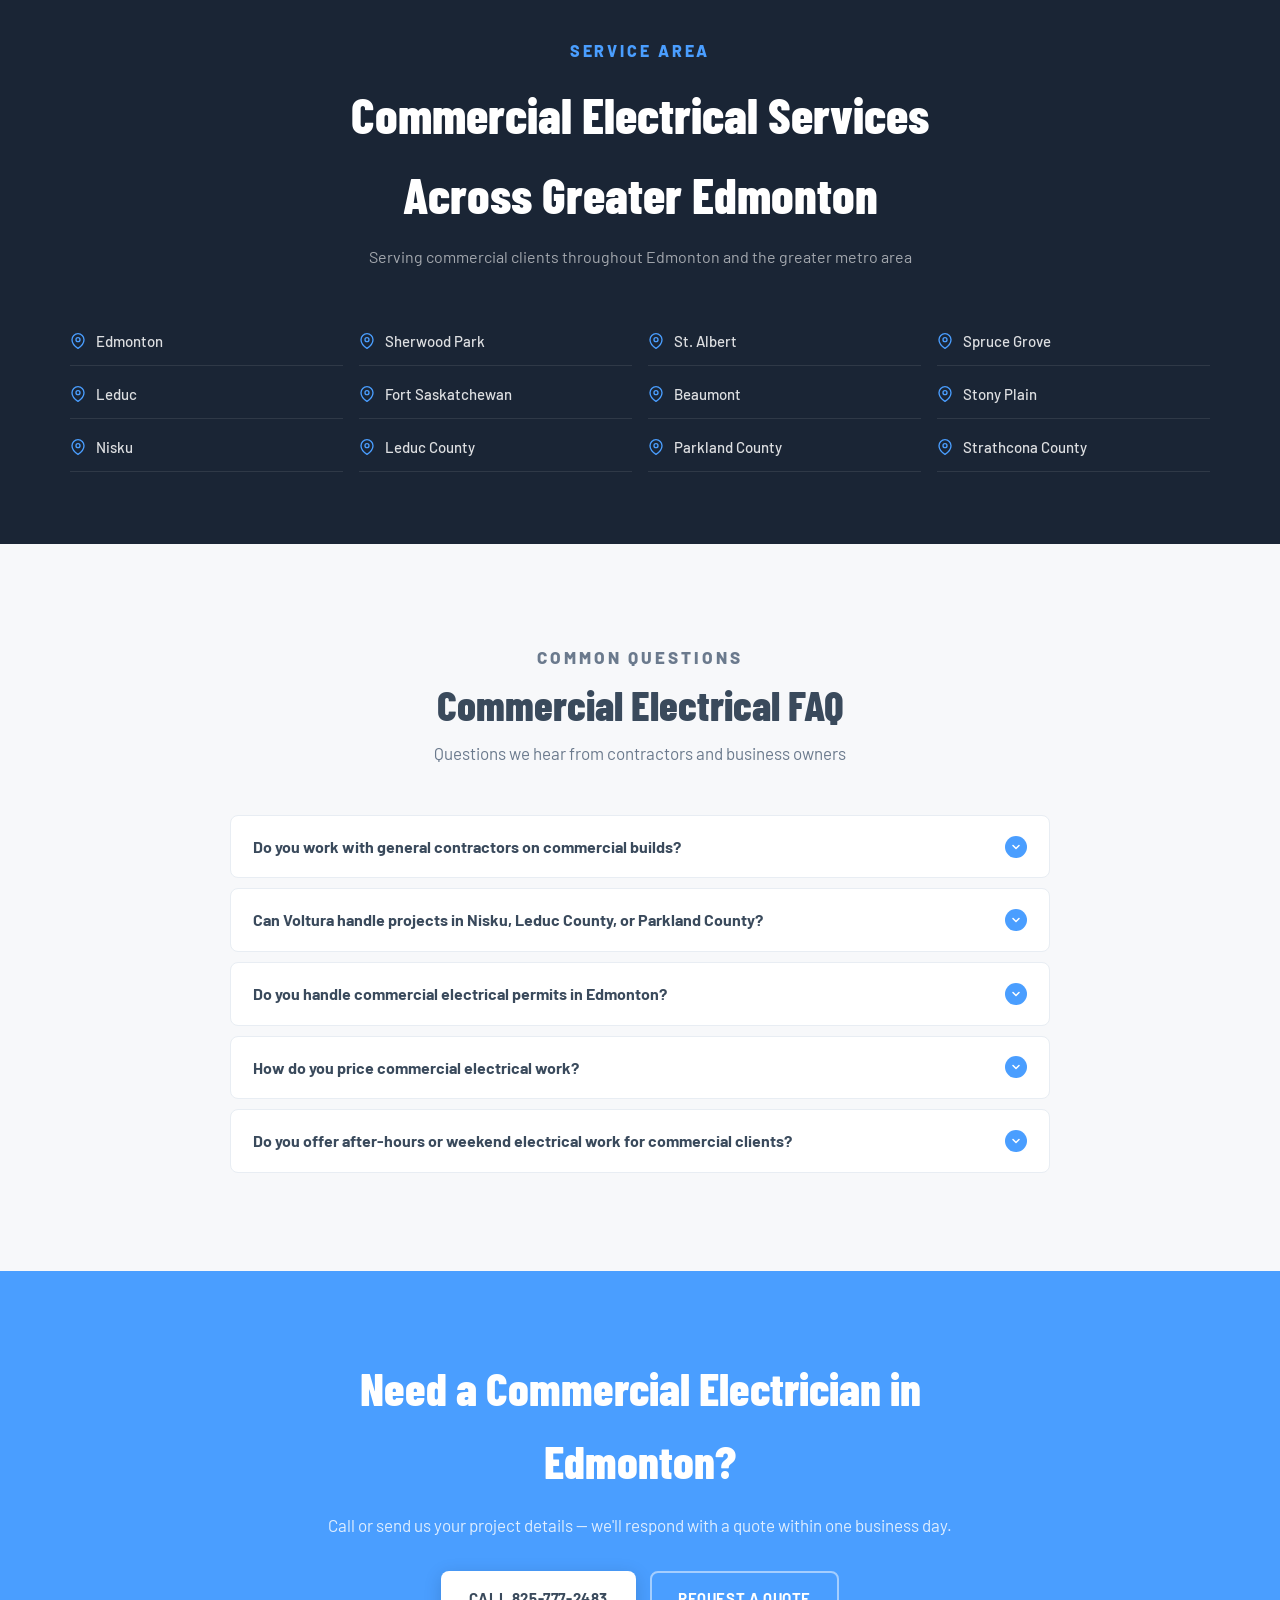
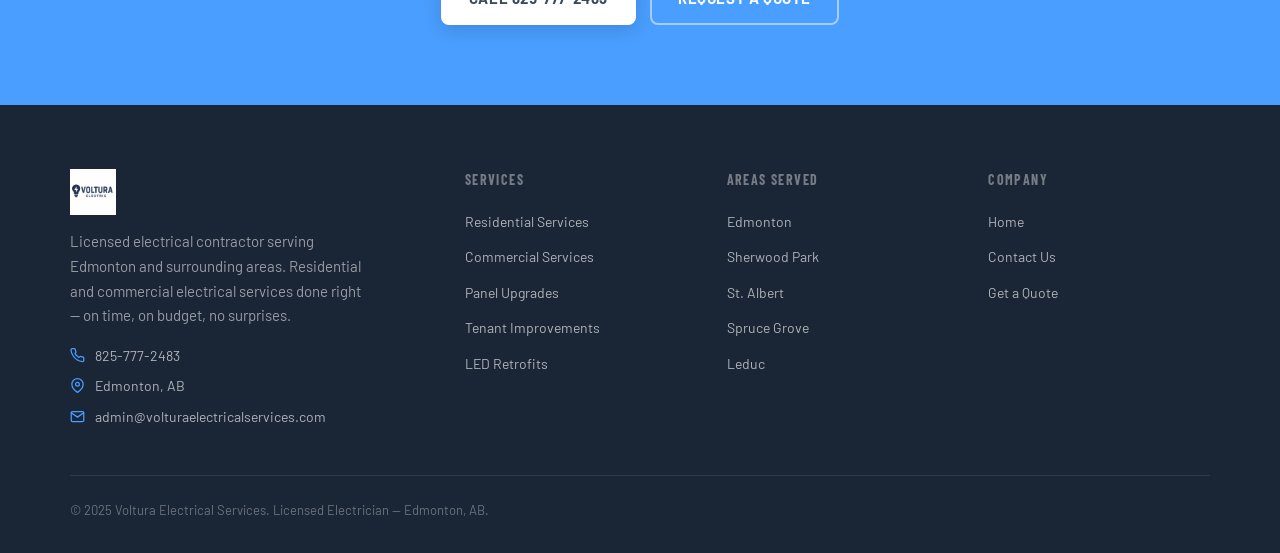
==== commit 7b22dcc0: "Remove 'Built for speed & SEO', update copyright to 2025" ====
--- a/commercial-services/index.html
+++ b/commercial-services/index.html
@@ -14,6 +14,11 @@
   <meta property="og:description" content="Edmonton's reliable commercial electrician. Tenant improvements, service upgrades, lighting retrofits &amp; new construction wiring. Licensed &amp; insured." />
   <meta property="og:url" content="https://volturaelectricalservices.com/commercial-services/" />
   <meta property="og:type" content="website" />
+  <meta property="og:image" content="https://volturaelectricalservices.com/images/og-image.png">
+  <meta property="og:image:width" content="1200">
+  <meta property="og:image:height" content="630">
+  <meta name="twitter:card" content="summary_large_image">
+  <meta name="twitter:image" content="https://volturaelectricalservices.com/images/og-image.png">
   <link rel="preconnect" href="https://fonts.googleapis.com" />
   <link rel="preconnect" href="https://fonts.gstatic.com" crossorigin />
   <link href="https://fonts.googleapis.com/css2?family=Barlow:wght@400;500;600;700&family=Barlow+Condensed:wght@600;700;800&display=swap" rel="stylesheet" />
@@ -490,8 +495,8 @@
       </div>
     </div>
     <div class="footer__bottom">
-      <p>&copy; 2026 Voltura Electrical Services. Licensed Electrician &mdash; Edmonton, AB.</p>
-      <p>Built for speed &amp; SEO</p>
+      <p>&copy; 2025 Voltura Electrical Services. Licensed Electrician &mdash; Edmonton, AB.</p>
+      
     </div>
   </div>
 </footer>
--- a/css/style.css
+++ b/css/style.css
@@ -1275,6 +1275,7 @@
 
 
 .form-group label { font-size: 14px; font-weight: 600; color: var(--navy); }
+.contact-section .form-group label { color: rgba(255,255,255,0.9); }
 
 
 .form-group input,
@@ -1352,7 +1353,7 @@
 .pu-hero__inner { position: relative; z-index: 1; }
 
 
-.pu-grid { max-width: var(--max); margin: 0 auto; display: grid; grid-template-columns: 1fr 1fr; gap: 40px; padding: 80px 24px; }
+.pu-grid { max-width: var(--max); margin: 0 auto; display: grid; grid-template-columns: 1fr 1fr; gap: 40px; padding: 80px 24px; align-items: center; }
 
 
 .pu-grid--flip { direction: rtl; }
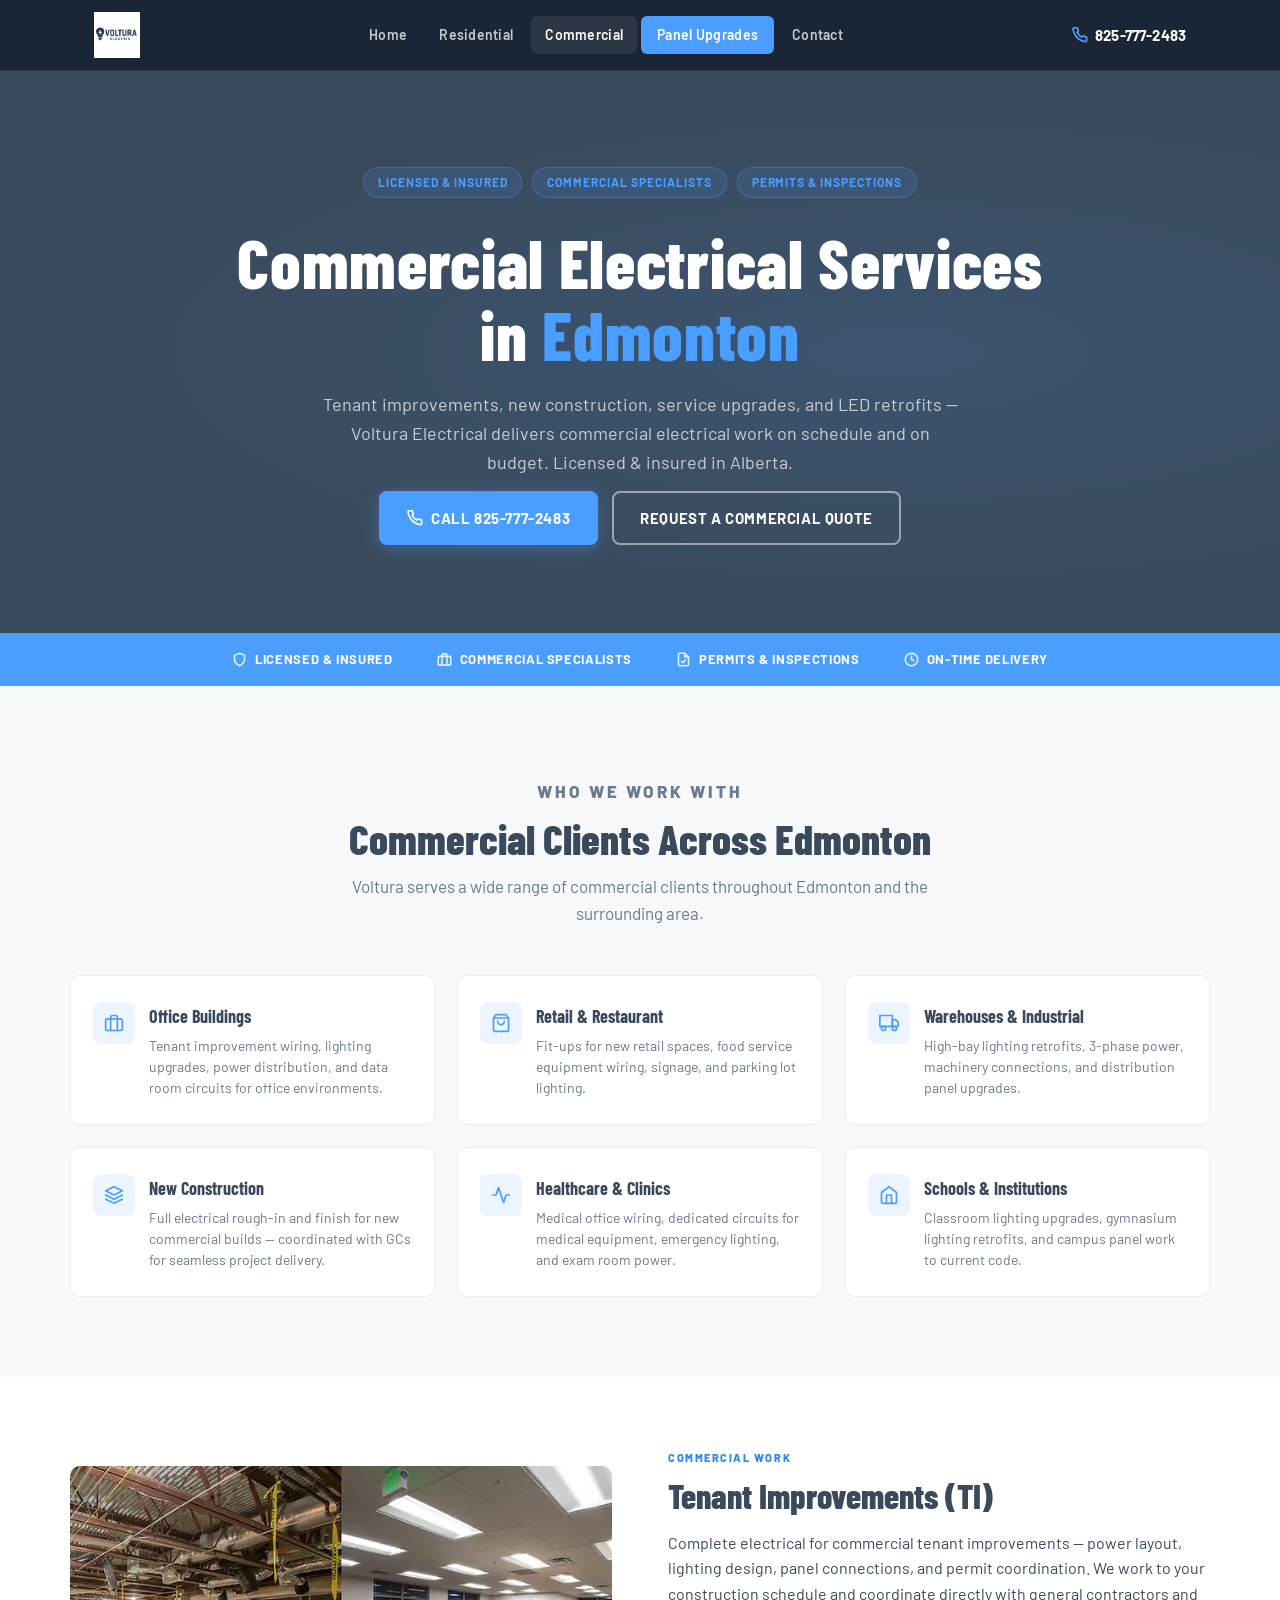
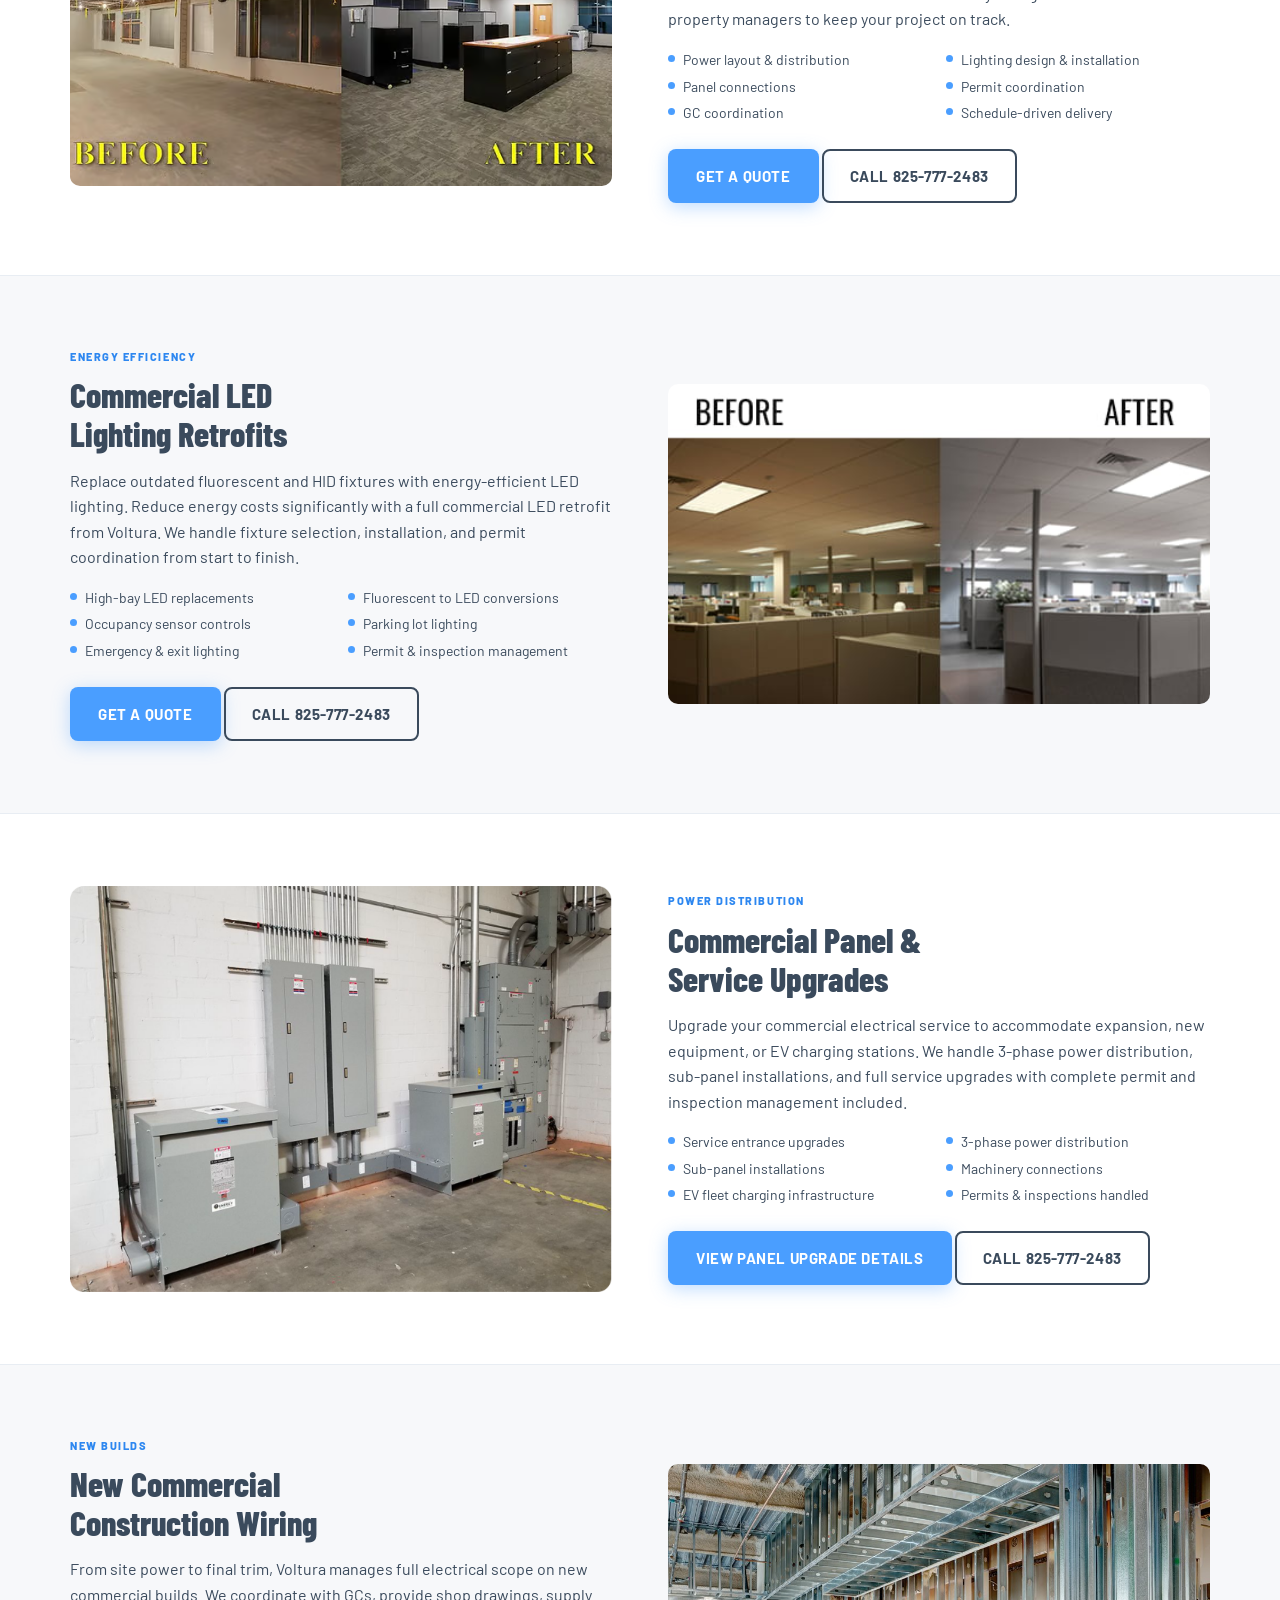
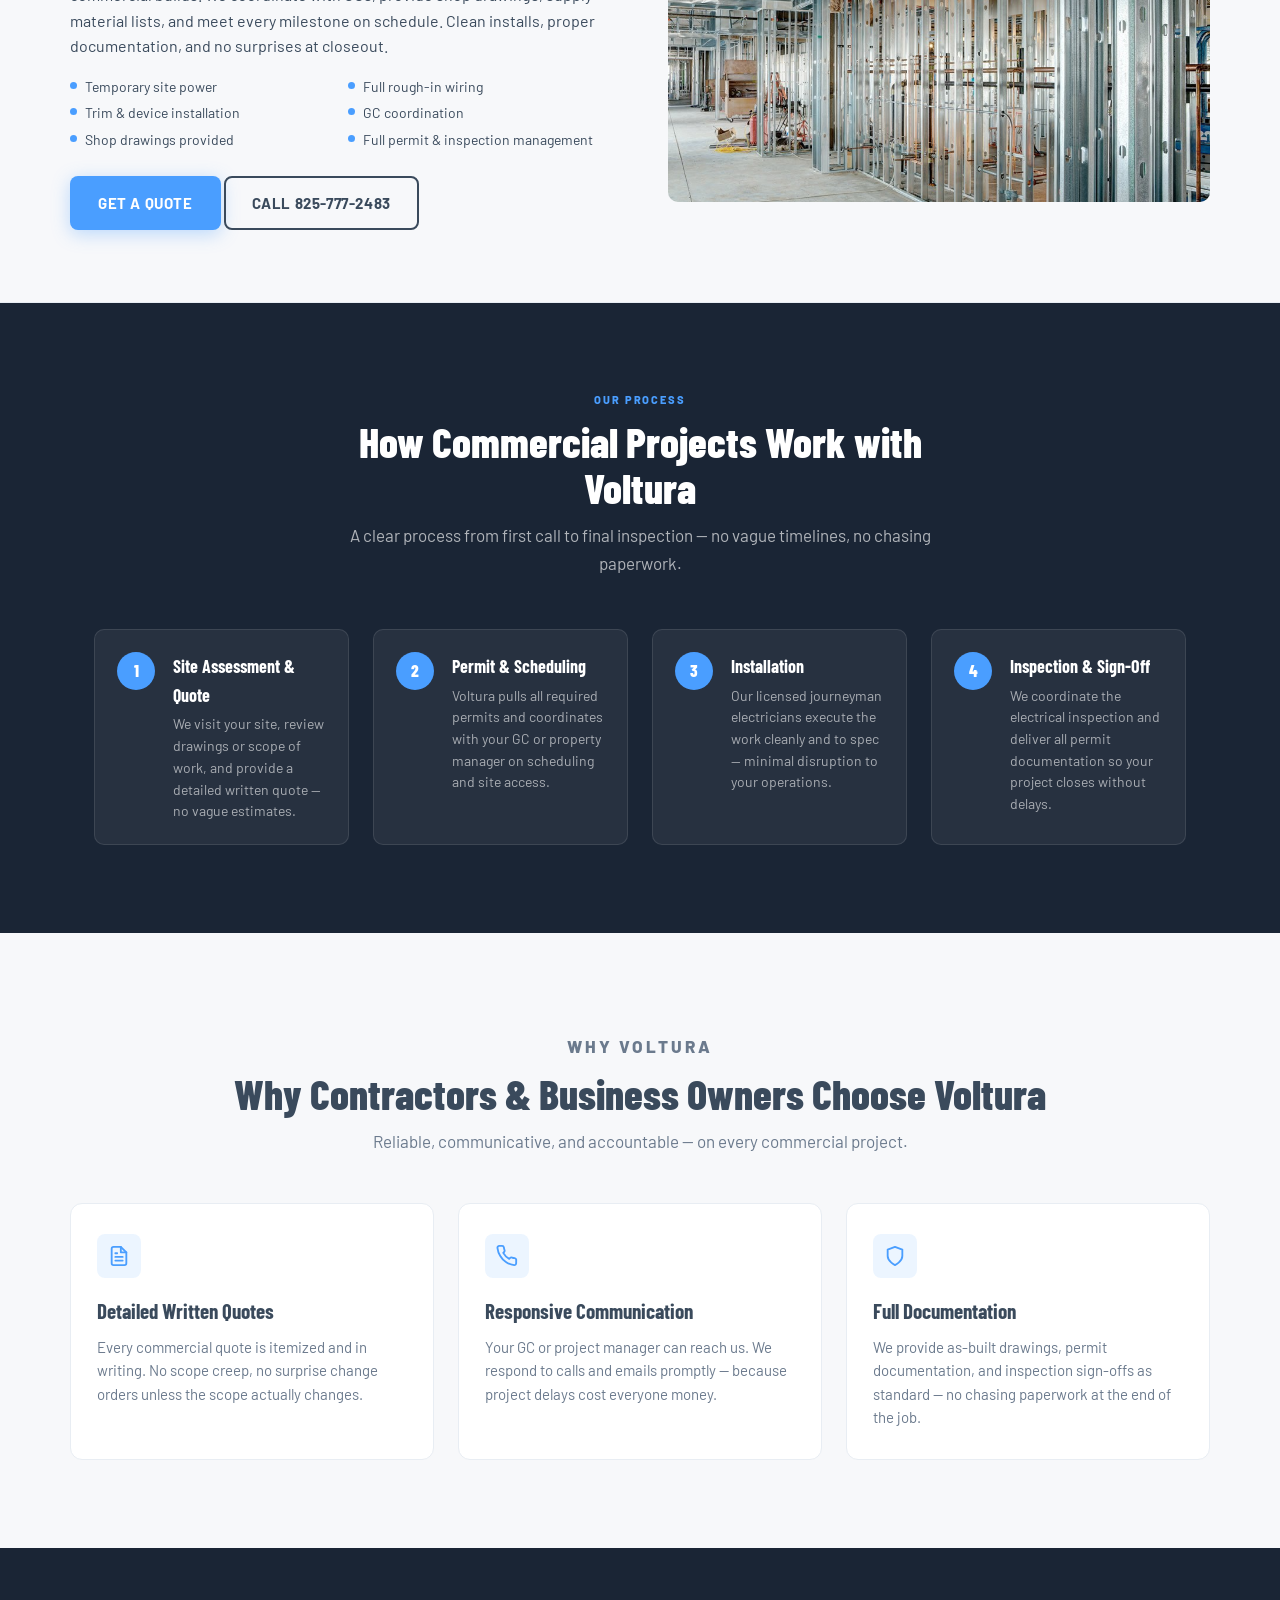
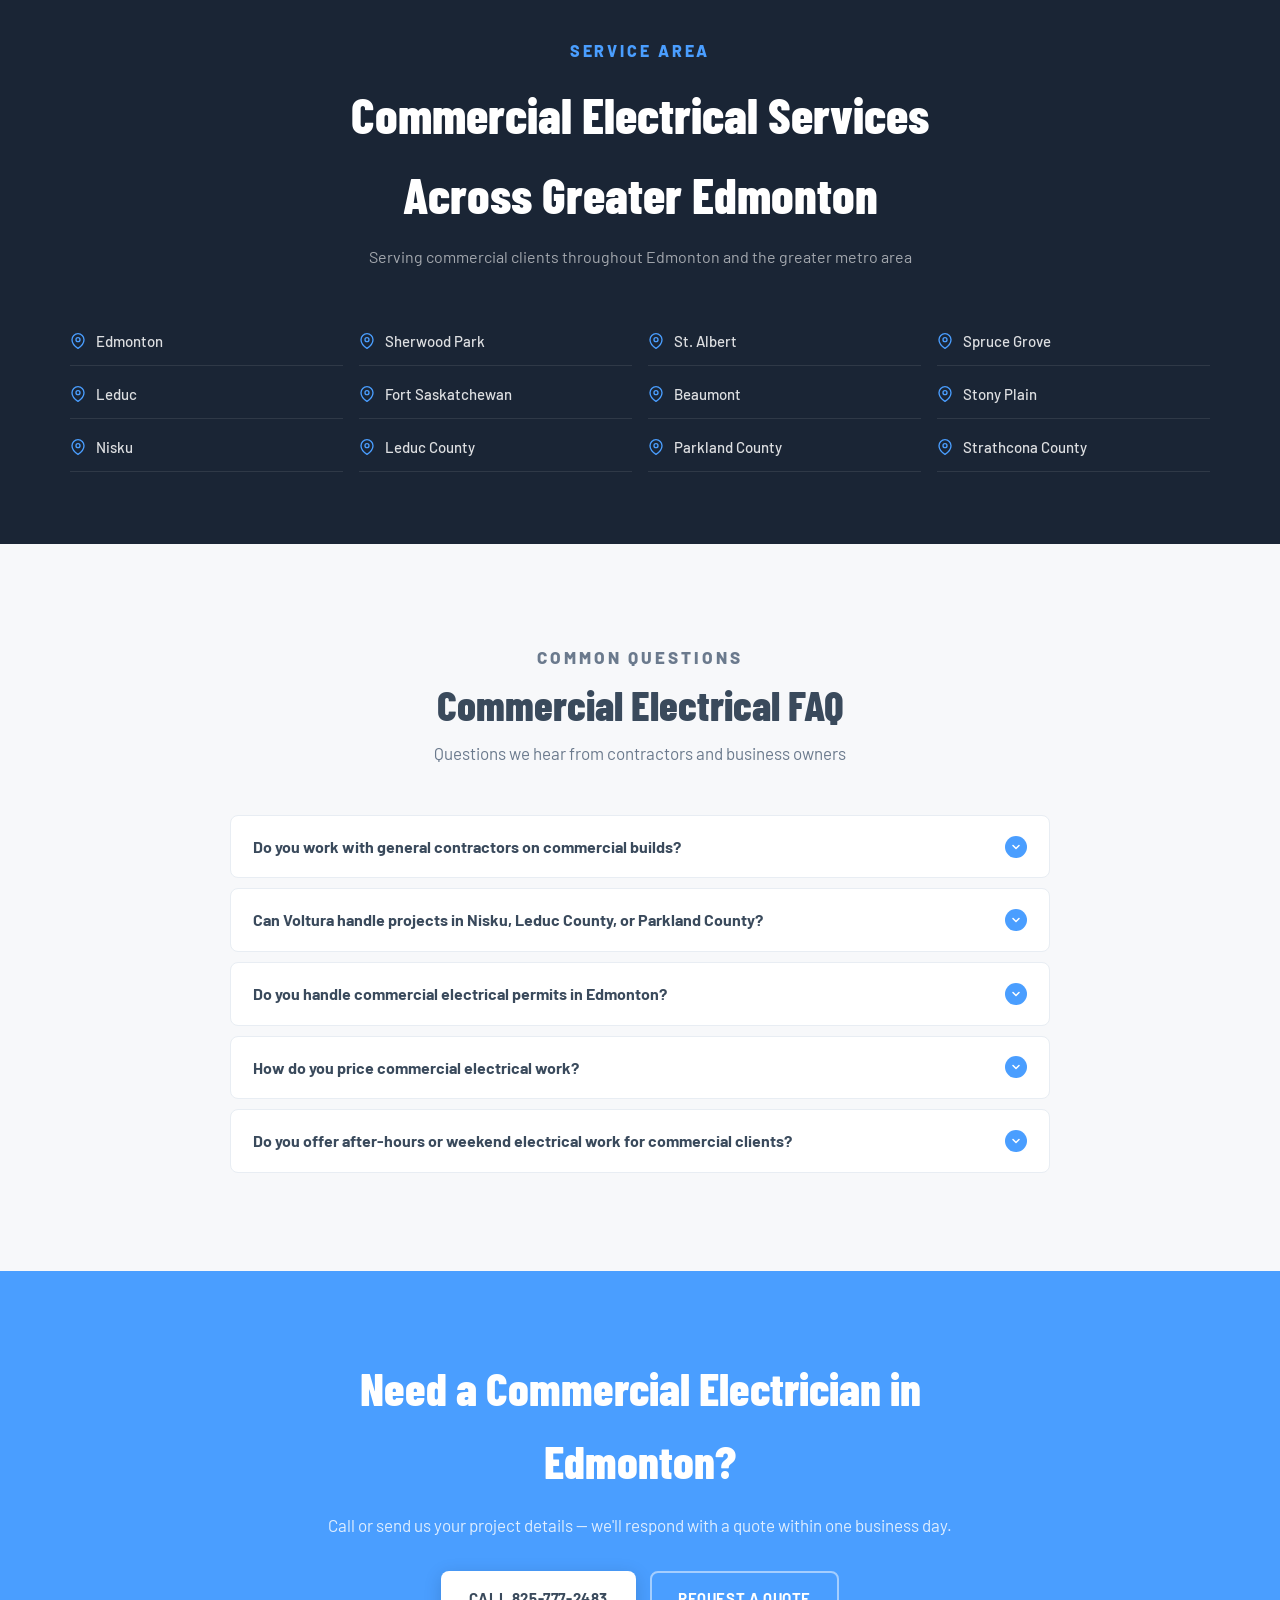
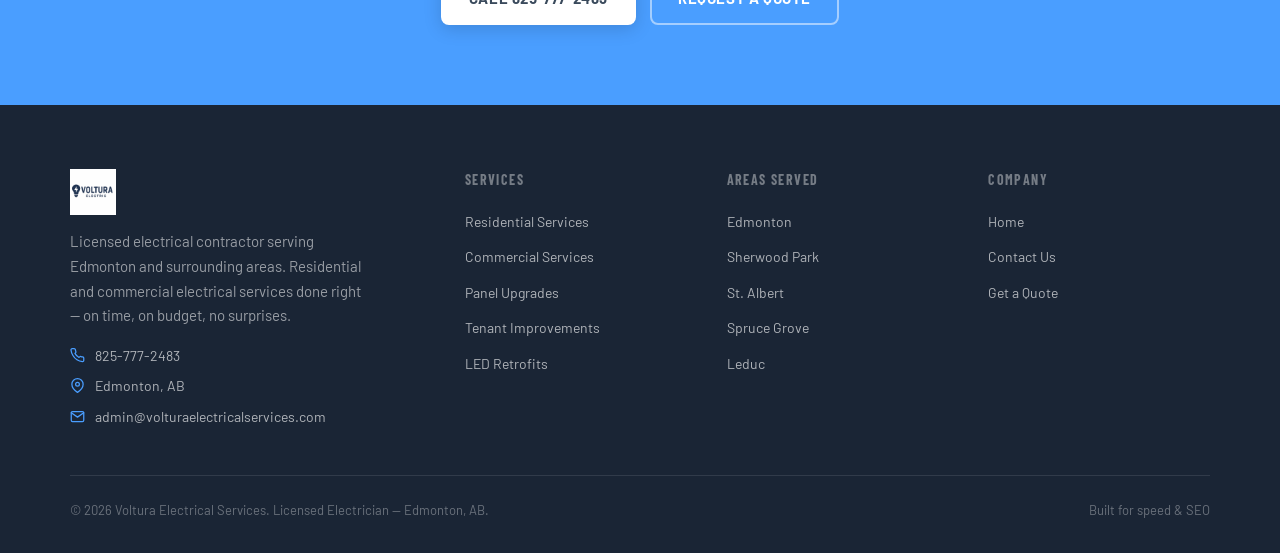
==== commit 46d828d1: "SEO optimization: FAQPage schema, BreadcrumbList, keyword enhancements - Add FAQPage JSON-LD to pane" ====
--- a/commercial-services/index.html
+++ b/commercial-services/index.html
@@ -26,6 +26,64 @@
   <script type="application/ld+json">
   {
     "@context": "https://schema.org",
+    "@type": "FAQPage",
+    "mainEntity": [
+      {
+        "@type": "Question",
+        "name": "Do you work with general contractors on commercial builds in Edmonton?",
+        "acceptedAnswer": {
+          "@type": "Answer",
+          "text": "Yes — Voltura regularly sub-contracts on commercial and industrial builds throughout Edmonton and the surrounding region. We provide current certificates of insurance, coordinate directly with your site supervisor on scheduling and access, pull all required electrical permits, and deliver full permit and inspection documentation at project close. Call 825-777-2483 to discuss scope and availability."
+        }
+      },
+      {
+        "@type": "Question",
+        "name": "Can Voltura handle commercial electrical projects in Nisku, Leduc County, or Parkland County?",
+        "acceptedAnswer": {
+          "@type": "Answer",
+          "text": "Yes. Voltura Electrical Services operates throughout the greater Edmonton area including Nisku, Leduc, Leduc County, Parkland County, Strathcona County, Spruce Grove, Stony Plain, Fort Saskatchewan, and Beaumont. We are familiar with the permit and inspection requirements in each jurisdiction."
+        }
+      },
+      {
+        "@type": "Question",
+        "name": "Do you handle commercial electrical permits in Edmonton?",
+        "acceptedAnswer": {
+          "@type": "Answer",
+          "text": "Yes — Voltura handles all electrical permit applications with the City of Edmonton Safety Codes or the applicable AHJ for every commercial project. We manage scheduling of required inspections throughout the project and provide all permit records and inspection certificates at completion. Permit management is included as standard — never an add-on."
+        }
+      },
+      {
+        "@type": "Question",
+        "name": "How do you price commercial electrical work in Edmonton?",
+        "acceptedAnswer": {
+          "@type": "Answer",
+          "text": "Commercial electrical projects are quoted based on full scope: material takeoffs, labour hours, permit and inspection fees, equipment rental if required, and waste disposal. After an initial site visit and review of drawings or scope documents, we provide a detailed written quote. We are transparent about costs from day one — no change orders without your approval."
+        }
+      },
+      {
+        "@type": "Question",
+        "name": "Do you offer after-hours or weekend electrical work for commercial clients?",
+        "acceptedAnswer": {
+          "@type": "Answer",
+          "text": "Yes — Voltura can schedule evening and weekend shifts for commercial clients who need work done outside regular business hours to avoid disrupting operations. This is common for restaurant renovations, retail fit-outs, and office buildings that need electrical upgrades without downtime. Mention your scheduling requirement when requesting a quote."
+        }
+      }
+    ]
+  }
+  </script>
+  <script type="application/ld+json">
+  {
+    "@context": "https://schema.org",
+    "@type": "BreadcrumbList",
+    "itemListElement": [
+      {"@type": "ListItem", "position": 1, "name": "Home", "item": "https://volturaelectricalservices.com/"},
+      {"@type": "ListItem", "position": 2, "name": "Commercial Electrical Services Edmonton", "item": "https://volturaelectricalservices.com/commercial-services/"}
+    ]
+  }
+  </script>
+  <script type="application/ld+json">
+  {
+    "@context": "https://schema.org",
     "@type": "Service",
     "name": "Commercial Electrical Services Edmonton",
     "provider": {
@@ -300,7 +358,7 @@
       <h2 class="section-title" style="color:var(--white);">How Commercial Projects Work with Voltura</h2>
       <p style="font-size:17px;color:rgba(255,255,255,.65);margin-top:12px;">A clear process from first call to final inspection &mdash; no vague timelines, no chasing paperwork.</p>
     </div>
-    <div class="how__steps" style="display:grid;grid-template-columns:repeat(4,1fr);gap:24px;">
+    <div class="how__steps com-steps-grid">
       <div class="how__step" style="background:rgba(255,255,255,.06);border-color:rgba(255,255,255,.1);">
         <div class="how__step-num">1</div>
         <div class="how__step-text">
@@ -495,8 +553,8 @@
       </div>
     </div>
     <div class="footer__bottom">
-      <p>&copy; 2025 Voltura Electrical Services. Licensed Electrician &mdash; Edmonton, AB.</p>
-      
+      <p>&copy; 2026 Voltura Electrical Services. Licensed Electrician &mdash; Edmonton, AB.</p>
+      <p>Built for speed &amp; SEO</p>
     </div>
   </div>
 </footer>
--- a/css/style.css
+++ b/css/style.css
@@ -103,7 +103,13 @@
   -webkit-font-smoothing: antialiased;
 
 
-}
+  overflow-x: hidden;
+
+
+}
+
+
+html { overflow-x: hidden; }
 
 
 
@@ -1353,7 +1359,7 @@
 .pu-hero__inner { position: relative; z-index: 1; }
 
 
-.pu-grid { max-width: var(--max); margin: 0 auto; display: grid; grid-template-columns: 1fr 1fr; gap: 40px; padding: 80px 24px; align-items: center; }
+.pu-grid { max-width: var(--max); margin: 0 auto; display: grid; grid-template-columns: 1fr 1fr; gap: 40px; padding: 80px 24px; }
 
 
 .pu-grid--flip { direction: rtl; }
@@ -2013,6 +2019,30 @@
 
 
 
+/* -- COMMERCIAL HOW-IT-WORKS STEPS GRID -- */
+
+.com-steps-grid {
+  display: grid;
+  grid-template-columns: repeat(4, 1fr);
+  gap: 24px;
+}
+
+/* -- PANEL UPGRADE PAGE GRID HELPERS -- */
+
+.pu-pricing-grid {
+  display: grid;
+  grid-template-columns: 1fr 1fr;
+  gap: 56px;
+  align-items: start;
+}
+
+.pu-process-grid {
+  display: grid;
+  grid-template-columns: 1fr 1fr;
+  gap: 64px;
+  align-items: center;
+}
+
 /* ============================================================
 
 
@@ -2058,6 +2088,15 @@
   .pu-grid--flip { direction: ltr; }
 
 
+  .com-steps-grid { grid-template-columns: repeat(2, 1fr); }
+
+
+  .pu-pricing-grid { grid-template-columns: 1fr; gap: 36px; }
+
+
+  .pu-process-grid { grid-template-columns: 1fr; gap: 36px; }
+
+
   .how__inner { grid-template-columns: 1fr; }
 
 
@@ -2091,6 +2130,9 @@
 @media (max-width: 600px) {
 
 
+  .com-steps-grid { grid-template-columns: 1fr; }
+
+
   .hero { padding: 64px 20px 60px; }
 
 
